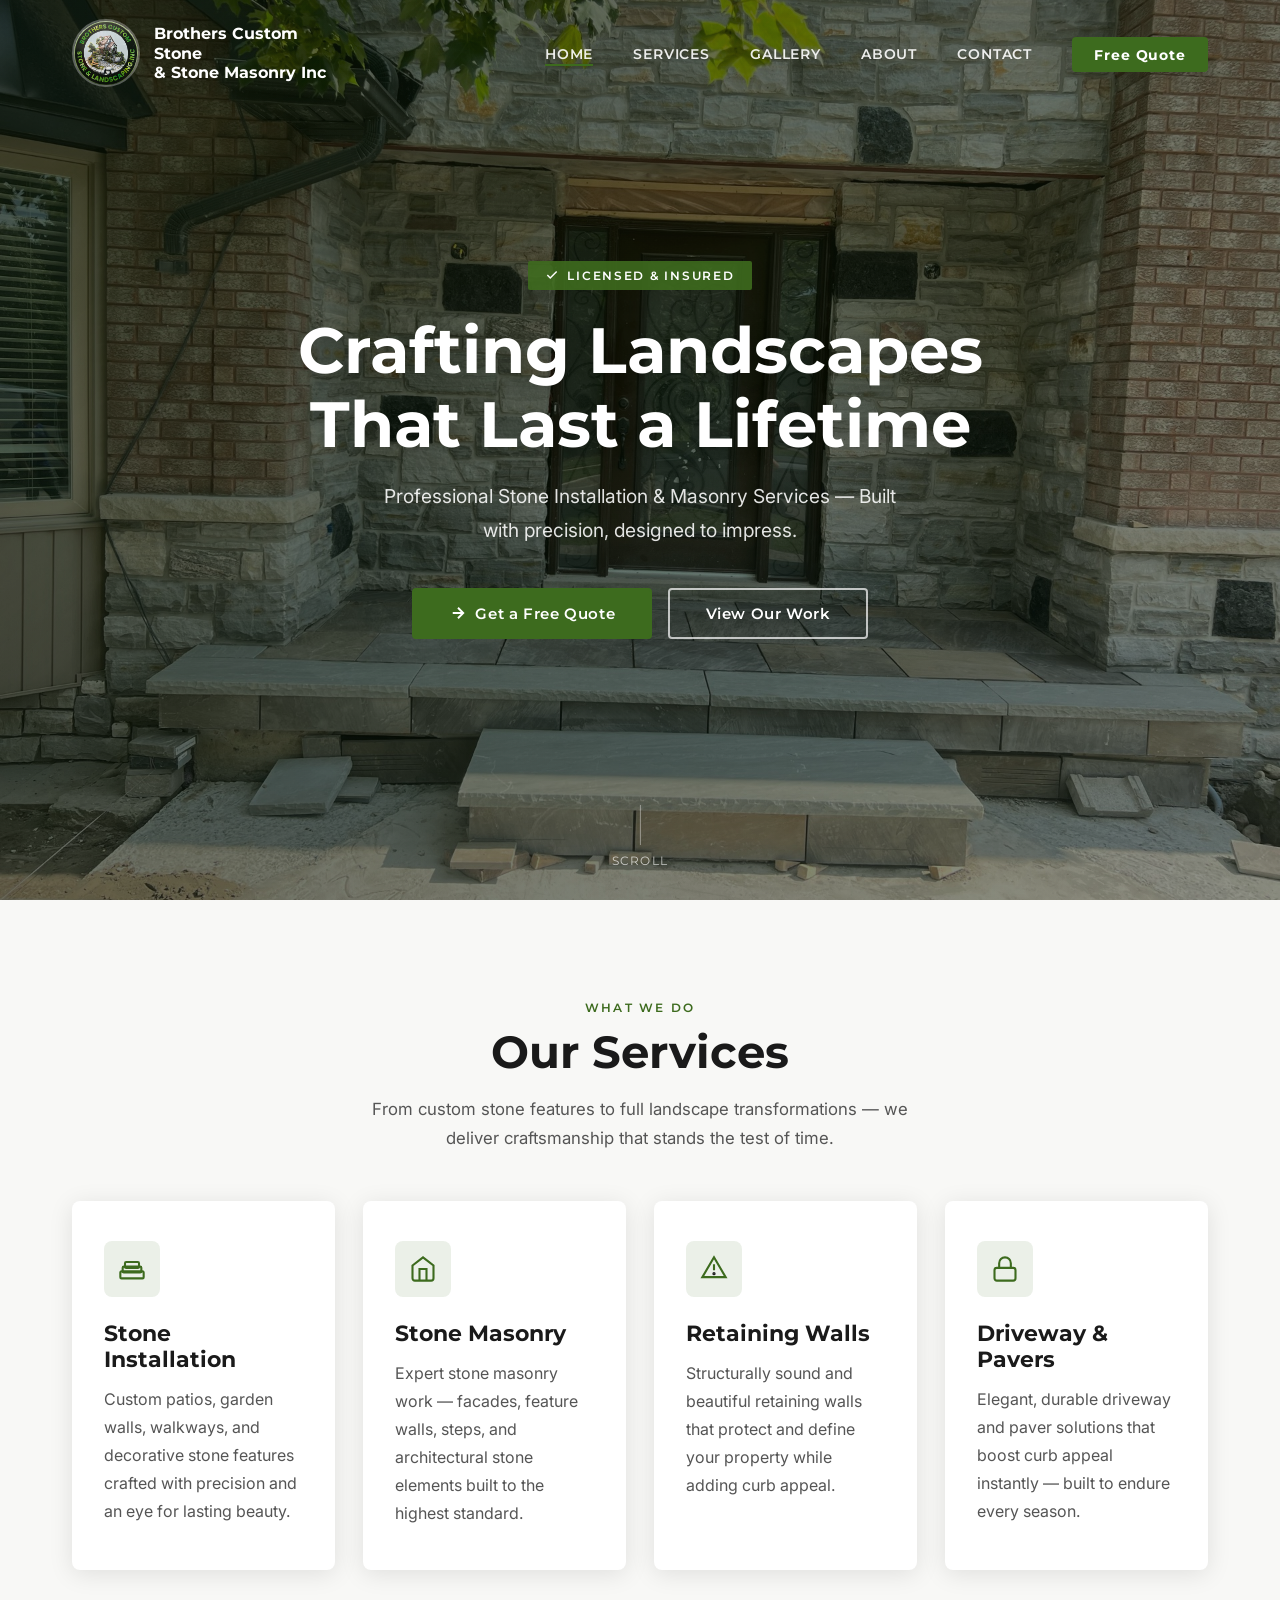
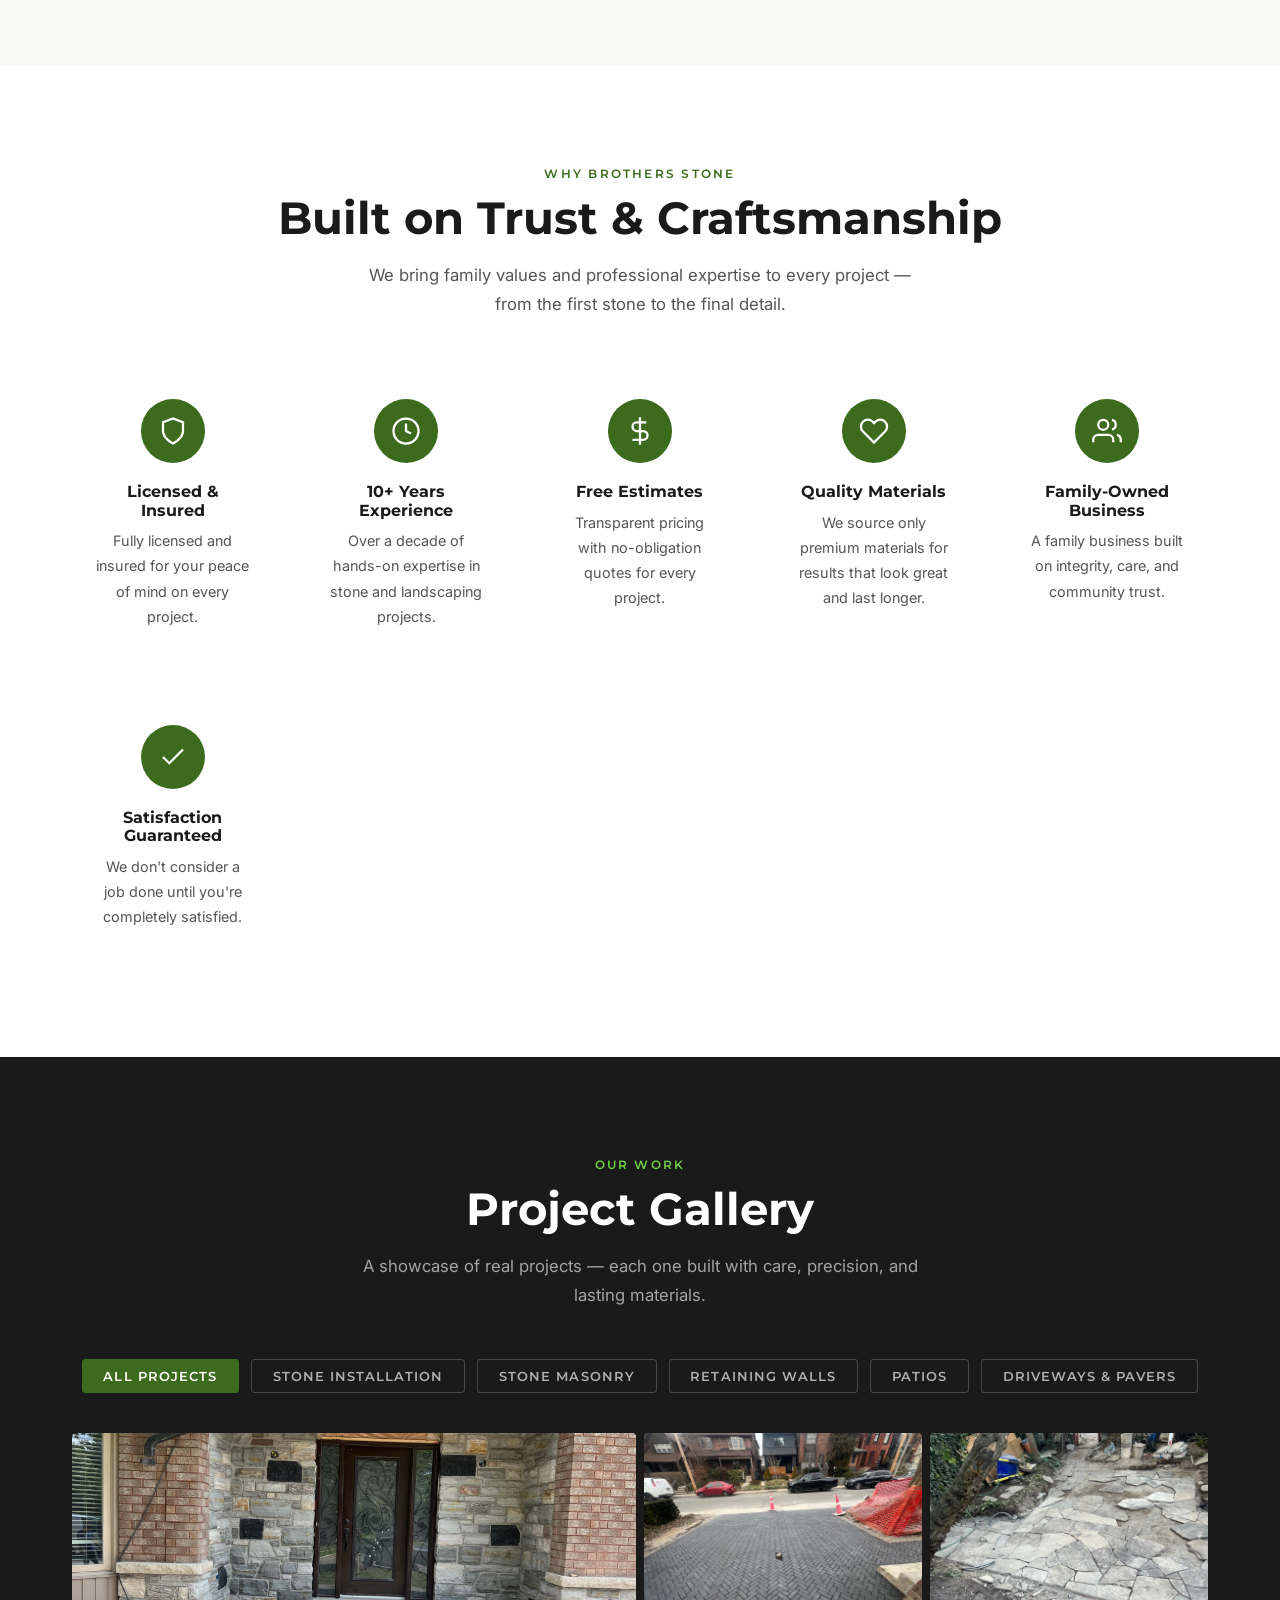
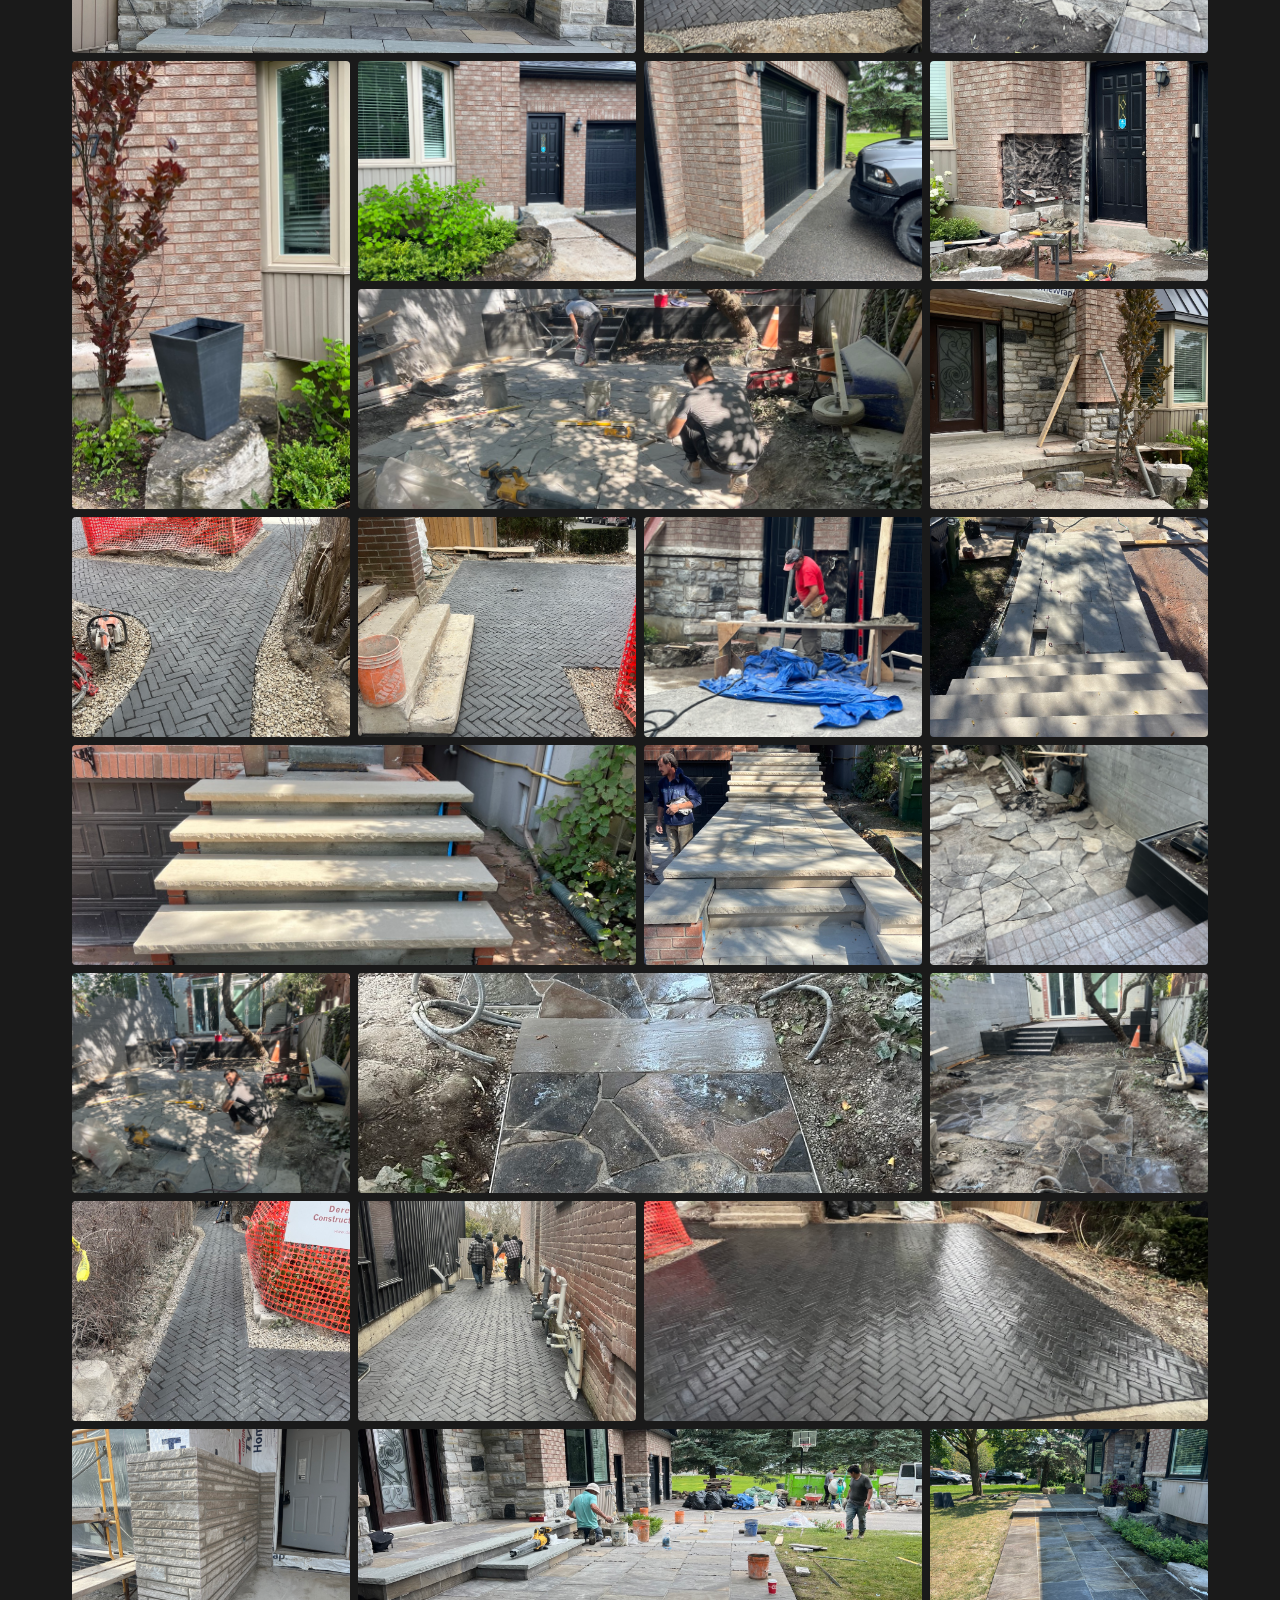
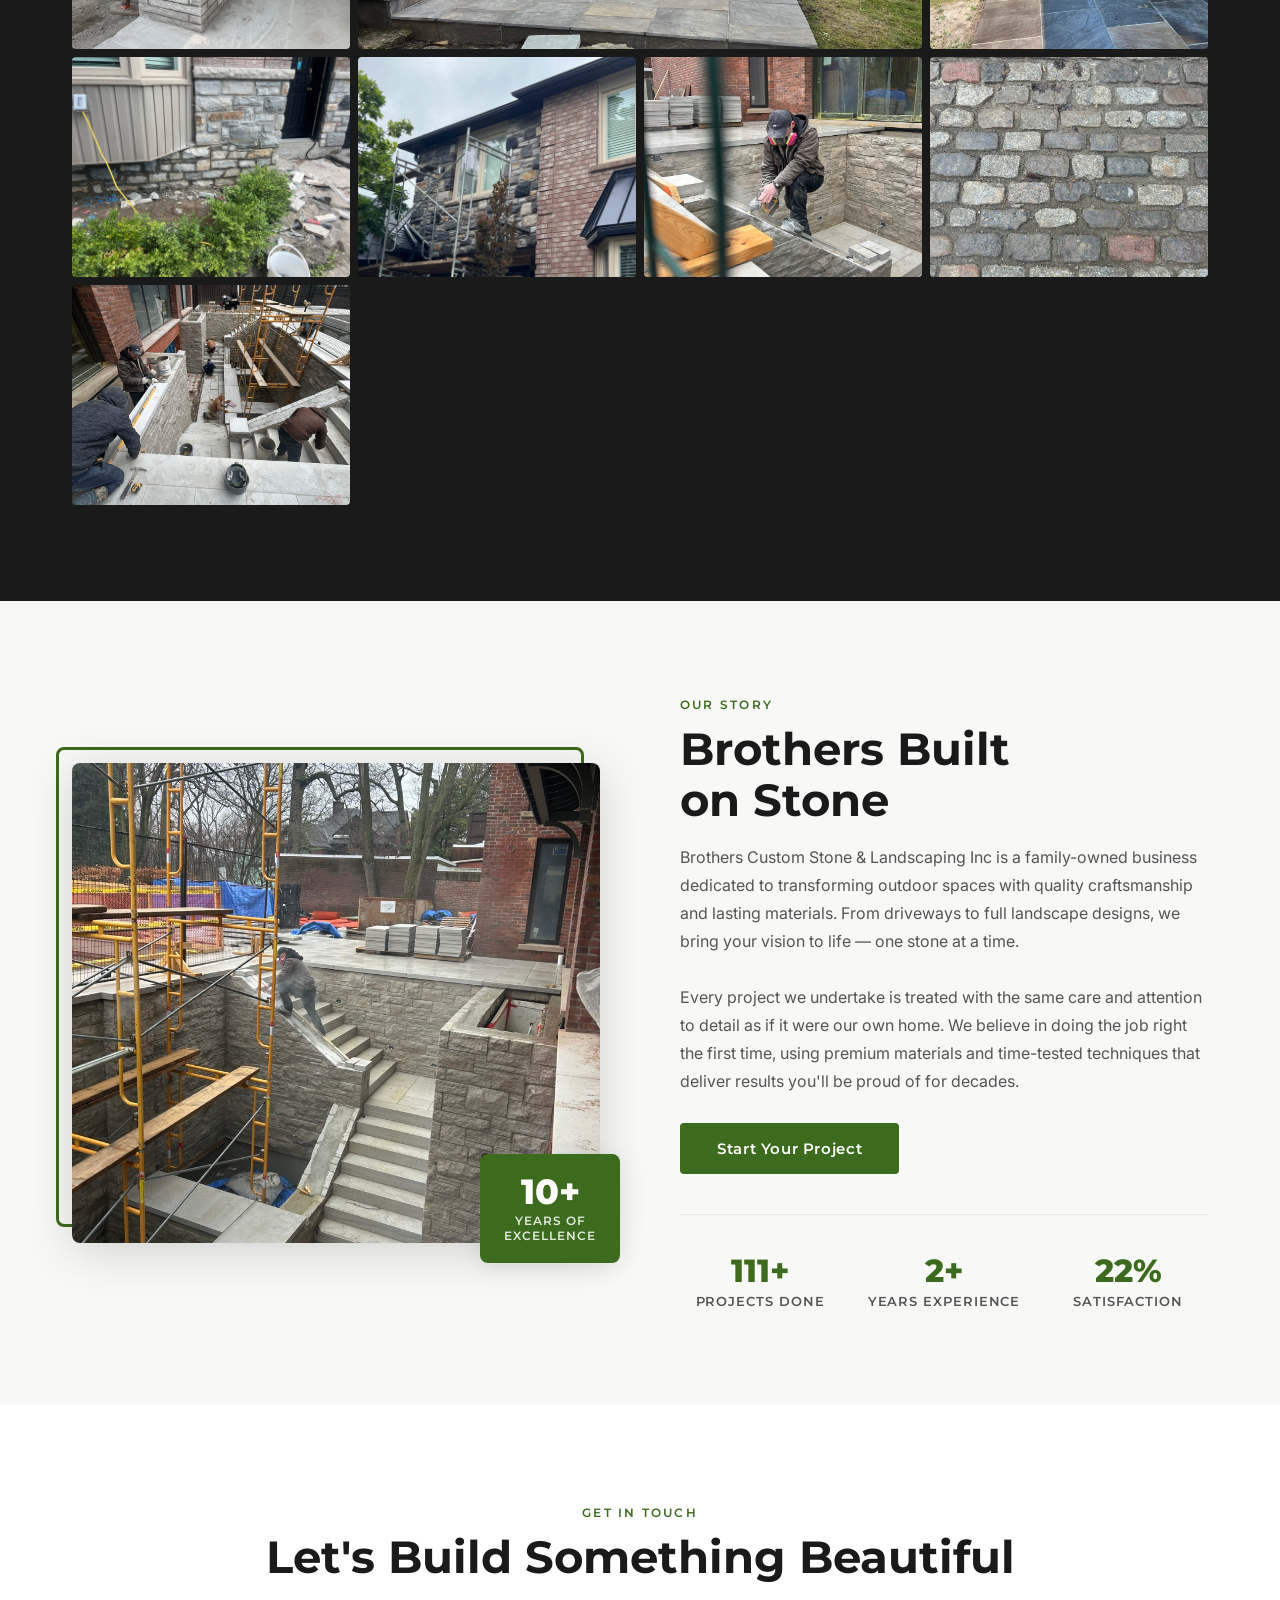
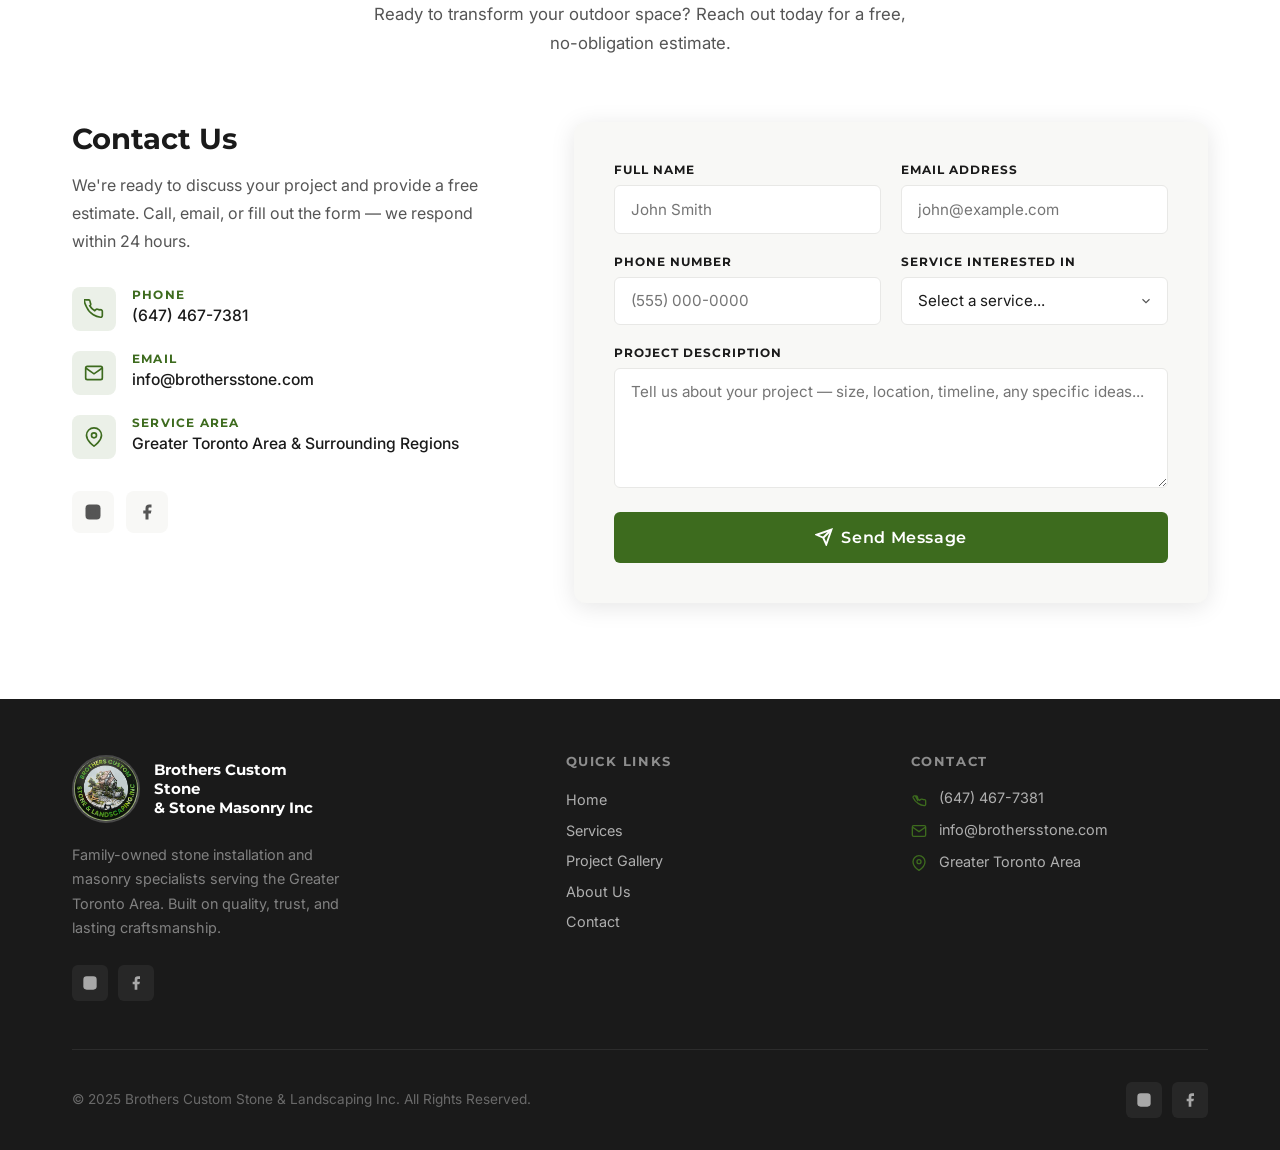
==== index.html @ 7e3fc7a3 "Initial website upload" ====
<!DOCTYPE html>
<html lang="en">
<head>
  <meta charset="UTF-8" />
  <meta name="viewport" content="width=device-width, initial-scale=1.0" />
  <title>Brothers Custom Stone &amp; Landscaping Inc — Professional Stone Installation</title>
  <meta name="description" content="Brothers Custom Stone &amp; Landscaping Inc. Professional stone installation, stone masonry, retaining walls, and driveway &amp; paver services." />
  <link rel="preconnect" href="https://fonts.googleapis.com" />
  <link rel="preconnect" href="https://fonts.gstatic.com" crossorigin />
  <link href="https://fonts.googleapis.com/css2?family=Montserrat:wght@400;600;700;800&family=Inter:wght@400;500;600&display=swap" rel="stylesheet" />
  <link rel="stylesheet" href="styles.css" />
</head>
<body>

<!-- Scroll Progress Bar -->
<div id="scroll-progress"></div>

<!-- Back to Top -->
<button id="back-to-top" aria-label="Back to top">
  <svg viewBox="0 0 24 24"><polyline points="18 15 12 9 6 15"/></svg>
</button>

<!-- ===== NAVBAR ===== -->
<nav id="navbar">
  <div class="nav-inner">
    <a href="#hero" class="nav-logo">
      <img src="images/logo/logo11.jpg" alt="Brothers Custom Stone &amp; Landscaping Inc Logo" />
      <span class="nav-brand">Brothers Custom Stone<br>&amp; Stone Masonry Inc</span>
    </a>
    <ul class="nav-menu">
      <li><a href="#hero" class="nav-link">Home</a></li>
      <li><a href="#services" class="nav-link">Services</a></li>
      <li><a href="#gallery" class="nav-link">Gallery</a></li>
      <li><a href="#about" class="nav-link">About</a></li>
      <li><a href="#contact" class="nav-link">Contact</a></li>
      <li><a href="#contact" class="nav-cta">Free Quote</a></li>
    </ul>
    <button class="hamburger" aria-label="Toggle menu">
      <span></span><span></span><span></span>
    </button>
  </div>
</nav>

<div class="nav-overlay"></div>

<!-- ===== HERO ===== -->
<section id="hero">
  <div class="hero-slider">
    <div class="hero-slide active"></div>
    <div class="hero-slide"></div>
    <div class="hero-slide"></div>
    <div class="hero-slide"></div>
  </div>
  <div class="hero-overlay"></div>
  <div class="hero-content">
    <div class="hero-badge">
      <svg width="14" height="14" viewBox="0 0 24 24" fill="none" stroke="currentColor" stroke-width="2.5"><polyline points="20 6 9 17 4 12"/></svg>
      Licensed &amp; Insured
    </div>
    <h1 class="hero-title">Crafting Landscapes<br>That Last a Lifetime</h1>
    <p class="hero-sub">Professional Stone Installation &amp; Masonry Services — Built with precision, designed to impress.</p>
    <div class="hero-actions">
      <a href="#contact" class="btn btn-primary">
        <svg width="18" height="18" viewBox="0 0 24 24" fill="none" stroke="currentColor" stroke-width="2.5"><path d="M5 12h14M12 5l7 7-7 7"/></svg>
        Get a Free Quote
      </a>
      <a href="#gallery" class="btn btn-outline">View Our Work</a>
    </div>
  </div>
  <div class="hero-scroll">
    <div class="hero-scroll-line"></div>
    <span>Scroll</span>
  </div>
</section>

<!-- ===== SERVICES ===== -->
<section id="services">
  <div class="container">
    <div class="text-center">
      <span class="section-tag">What We Do</span>
      <h2 class="section-title">Our Services</h2>
      <p class="section-sub">From custom stone features to full landscape transformations — we deliver craftsmanship that stands the test of time.</p>
    </div>
    <div class="services-grid">
      <div class="service-card fade-up">
        <div class="service-icon">
          <svg viewBox="0 0 24 24"><rect x="2" y="14" width="20" height="6" rx="1"/><rect x="4" y="10" width="16" height="5" rx="1"/><rect x="6" y="6" width="12" height="5" rx="1"/></svg>
        </div>
        <h3>Stone Installation</h3>
        <p>Custom patios, garden walls, walkways, and decorative stone features crafted with precision and an eye for lasting beauty.</p>
      </div>
      <div class="service-card fade-up fade-up-delay-1">
        <div class="service-icon">
          <svg viewBox="0 0 24 24"><path d="M3 9l9-7 9 7v11a2 2 0 01-2 2H5a2 2 0 01-2-2z"/><polyline points="9 22 9 12 15 12 15 22"/></svg>
        </div>
        <h3>Stone Masonry</h3>
        <p>Expert stone masonry work — facades, feature walls, steps, and architectural stone elements built to the highest standard.</p>
      </div>
      <div class="service-card fade-up fade-up-delay-2">
        <div class="service-icon">
          <svg viewBox="0 0 24 24"><polygon points="12 2 2 19 22 19"/><line x1="12" y1="8" x2="12" y2="13"/><circle cx="12" cy="16" r="0.5" fill="currentColor" stroke="currentColor"/></svg>
        </div>
        <h3>Retaining Walls</h3>
        <p>Structurally sound and beautiful retaining walls that protect and define your property while adding curb appeal.</p>
      </div>
      <div class="service-card fade-up fade-up-delay-3">
        <div class="service-icon">
          <svg viewBox="0 0 24 24"><rect x="3" y="11" width="18" height="11" rx="2"/><path d="M7 11V7a5 5 0 0110 0v4"/></svg>
        </div>
        <h3>Driveway &amp; Pavers</h3>
        <p>Elegant, durable driveway and paver solutions that boost curb appeal instantly — built to endure every season.</p>
      </div>
    </div>
  </div>
</section>

<!-- ===== WHY CHOOSE US ===== -->
<section id="why-us">
  <div class="container">
    <div class="text-center">
      <span class="section-tag">Why Brothers Stone</span>
      <h2 class="section-title">Built on Trust &amp; Craftsmanship</h2>
      <p class="section-sub">We bring family values and professional expertise to every project — from the first stone to the final detail.</p>
    </div>
    <div class="why-grid">
      <div class="why-item fade-up">
        <div class="why-icon"><svg viewBox="0 0 24 24"><path d="M12 22s8-4 8-10V5l-8-3-8 3v7c0 6 8 10 8 10z"/></svg></div>
        <h3>Licensed &amp; Insured</h3>
        <p>Fully licensed and insured for your peace of mind on every project.</p>
      </div>
      <div class="why-item fade-up fade-up-delay-1">
        <div class="why-icon"><svg viewBox="0 0 24 24"><circle cx="12" cy="12" r="10"/><polyline points="12 6 12 12 16 14"/></svg></div>
        <h3>10+ Years Experience</h3>
        <p>Over a decade of hands-on expertise in stone and landscaping projects.</p>
      </div>
      <div class="why-item fade-up fade-up-delay-2">
        <div class="why-icon"><svg viewBox="0 0 24 24"><line x1="12" y1="1" x2="12" y2="23"/><path d="M17 5H9.5a3.5 3.5 0 000 7h5a3.5 3.5 0 010 7H6"/></svg></div>
        <h3>Free Estimates</h3>
        <p>Transparent pricing with no-obligation quotes for every project.</p>
      </div>
      <div class="why-item fade-up fade-up-delay-3">
        <div class="why-icon"><svg viewBox="0 0 24 24"><path d="M20.84 4.61a5.5 5.5 0 00-7.78 0L12 5.67l-1.06-1.06a5.5 5.5 0 00-7.78 7.78l1.06 1.06L12 21.23l7.78-7.78 1.06-1.06a5.5 5.5 0 000-7.78z"/></svg></div>
        <h3>Quality Materials</h3>
        <p>We source only premium materials for results that look great and last longer.</p>
      </div>
      <div class="why-item fade-up fade-up-delay-4">
        <div class="why-icon"><svg viewBox="0 0 24 24"><path d="M17 21v-2a4 4 0 00-4-4H5a4 4 0 00-4 4v2"/><circle cx="9" cy="7" r="4"/><path d="M23 21v-2a4 4 0 00-3-3.87"/><path d="M16 3.13a4 4 0 010 7.75"/></svg></div>
        <h3>Family-Owned Business</h3>
        <p>A family business built on integrity, care, and community trust.</p>
      </div>
      <div class="why-item fade-up fade-up-delay-5">
        <div class="why-icon"><svg viewBox="0 0 24 24"><polyline points="20 6 9 17 4 12"/></svg></div>
        <h3>Satisfaction Guaranteed</h3>
        <p>We don't consider a job done until you're completely satisfied.</p>
      </div>
    </div>
  </div>
</section>

<!-- ===== GALLERY ===== -->
<section id="gallery">
  <div class="container">
    <div class="text-center">
      <span class="section-tag">Our Work</span>
      <h2 class="section-title">Project Gallery</h2>
      <p class="section-sub">A showcase of real projects — each one built with care, precision, and lasting materials.</p>
    </div>
    <div class="gallery-filter">
      <button class="filter-btn active" data-filter="all">All Projects</button>
      <button class="filter-btn" data-filter="stone">Stone Installation</button>
      <button class="filter-btn" data-filter="masonry">Stone Masonry</button>
      <button class="filter-btn" data-filter="retaining">Retaining Walls</button>
      <button class="filter-btn" data-filter="patio">Patios</button>
      <button class="filter-btn" data-filter="paver">Driveways &amp; Pavers</button>
    </div>
    <div class="gallery-grid">

      <!-- Hero / Featured -->
      <div class="gallery-item wide" data-category="stone">
        <img src="images/hero2.jpg" alt="Stone front entrance" loading="lazy" />
        <div class="gallery-overlay">
          <span class="gallery-label">Stone Installation</span>
          <span class="gallery-title">Front Entrance Stone Facade</span>
        </div>
        <div class="gallery-zoom"><svg viewBox="0 0 24 24"><path d="M15 3h6v6M9 21H3v-6M21 3l-7 7M3 21l7-7"/></svg></div>
      </div>

      <div class="gallery-item" data-category="paver">
        <img src="images/project4/p4_3.jpg" alt="Herringbone paver driveway aerial" loading="lazy" />
        <div class="gallery-overlay">
          <span class="gallery-label">Driveways &amp; Pavers</span>
          <span class="gallery-title">Herringbone Paver Driveway</span>
        </div>
        <div class="gallery-zoom"><svg viewBox="0 0 24 24"><path d="M15 3h6v6M9 21H3v-6M21 3l-7 7M3 21l7-7"/></svg></div>
      </div>

      <div class="gallery-item" data-category="patio">
        <img src="images/project3/p3_1.jpg" alt="Flagstone patio" loading="lazy" />
        <div class="gallery-overlay">
          <span class="gallery-label">Patio</span>
          <span class="gallery-title">Natural Flagstone Patio</span>
        </div>
        <div class="gallery-zoom"><svg viewBox="0 0 24 24"><path d="M15 3h6v6M9 21H3v-6M21 3l-7 7M3 21l7-7"/></svg></div>
      </div>

      <!-- Project 1 - Stone Installation -->
      <div class="gallery-item tall" data-category="stone">
        <img src="images/project1/p1_1.jpg" alt="Stone landscaping around home" loading="lazy" />
        <div class="gallery-overlay">
          <span class="gallery-label">Stone Installation</span>
          <span class="gallery-title">Garden Stone Feature</span>
        </div>
        <div class="gallery-zoom"><svg viewBox="0 0 24 24"><path d="M15 3h6v6M9 21H3v-6M21 3l-7 7M3 21l7-7"/></svg></div>
      </div>

      <div class="gallery-item" data-category="stone">
        <img src="images/project1/p1_2.jpg" alt="Stone around home entrance" loading="lazy" />
        <div class="gallery-overlay">
          <span class="gallery-label">Stone Installation</span>
          <span class="gallery-title">Home Entrance Stonework</span>
        </div>
        <div class="gallery-zoom"><svg viewBox="0 0 24 24"><path d="M15 3h6v6M9 21H3v-6M21 3l-7 7M3 21l7-7"/></svg></div>
      </div>

      <div class="gallery-item" data-category="stone">
        <img src="images/project1/p1_3.jpg" alt="Stone feature detail" loading="lazy" />
        <div class="gallery-overlay">
          <span class="gallery-label">Stone Installation</span>
          <span class="gallery-title">Stone Feature Detail</span>
        </div>
        <div class="gallery-zoom"><svg viewBox="0 0 24 24"><path d="M15 3h6v6M9 21H3v-6M21 3l-7 7M3 21l7-7"/></svg></div>
      </div>

      <div class="gallery-item wide" data-category="patio">
        <img src="images/project3/p3_3.jpg" alt="Large flagstone patio" loading="lazy" />
        <div class="gallery-overlay">
          <span class="gallery-label">Patio</span>
          <span class="gallery-title">Flagstone Backyard Patio</span>
        </div>
        <div class="gallery-zoom"><svg viewBox="0 0 24 24"><path d="M15 3h6v6M9 21H3v-6M21 3l-7 7M3 21l7-7"/></svg></div>
      </div>

      <div class="gallery-item" data-category="stone">
        <img src="images/project1/p1_4.jpg" alt="Stone retaining feature" loading="lazy" />
        <div class="gallery-overlay">
          <span class="gallery-label">Stone Installation</span>
          <span class="gallery-title">Stone Retaining Feature</span>
        </div>
        <div class="gallery-zoom"><svg viewBox="0 0 24 24"><path d="M15 3h6v6M9 21H3v-6M21 3l-7 7M3 21l7-7"/></svg></div>
      </div>

      <div class="gallery-item" data-category="stone">
        <img src="images/project1/p1_5.jpg" alt="Stone installation detail" loading="lazy" />
        <div class="gallery-overlay">
          <span class="gallery-label">Stone Installation</span>
          <span class="gallery-title">Custom Stone Detail</span>
        </div>
        <div class="gallery-zoom"><svg viewBox="0 0 24 24"><path d="M15 3h6v6M9 21H3v-6M21 3l-7 7M3 21l7-7"/></svg></div>
      </div>

      <!-- Project 4 - Pavers -->
      <div class="gallery-item" data-category="paver">
        <img src="images/project4/p4_1.jpg" alt="Paver driveway" loading="lazy" />
        <div class="gallery-overlay">
          <span class="gallery-label">Driveways &amp; Pavers</span>
          <span class="gallery-title">Paver Driveway Installation</span>
        </div>
        <div class="gallery-zoom"><svg viewBox="0 0 24 24"><path d="M15 3h6v6M9 21H3v-6M21 3l-7 7M3 21l7-7"/></svg></div>
      </div>

      <div class="gallery-item" data-category="paver">
        <img src="images/project4/p4_2.jpg" alt="Paver installation in progress" loading="lazy" />
        <div class="gallery-overlay">
          <span class="gallery-label">Driveways &amp; Pavers</span>
          <span class="gallery-title">Driveway in Progress</span>
        </div>
        <div class="gallery-zoom"><svg viewBox="0 0 24 24"><path d="M15 3h6v6M9 21H3v-6M21 3l-7 7M3 21l7-7"/></svg></div>
      </div>

      <div class="gallery-item" data-category="stone">
        <img src="images/project1/p1_6.jpg" alt="Stone walkway" loading="lazy" />
        <div class="gallery-overlay">
          <span class="gallery-label">Stone Installation</span>
          <span class="gallery-title">Stone Walkway</span>
        </div>
        <div class="gallery-zoom"><svg viewBox="0 0 24 24"><path d="M15 3h6v6M9 21H3v-6M21 3l-7 7M3 21l7-7"/></svg></div>
      </div>

      <!-- Project 2 - Retaining Walls -->
      <div class="gallery-item wide" data-category="retaining">
        <img src="images/project2/p2_1.jpg" alt="Retaining wall construction" loading="lazy" />
        <div class="gallery-overlay">
          <span class="gallery-label">Retaining Walls</span>
          <span class="gallery-title">Retaining Wall Build</span>
        </div>
        <div class="gallery-zoom"><svg viewBox="0 0 24 24"><path d="M15 3h6v6M9 21H3v-6M21 3l-7 7M3 21l7-7"/></svg></div>
      </div>

      <div class="gallery-item" data-category="retaining">
        <img src="images/project2/p2_2.jpg" alt="Retaining wall work" loading="lazy" />
        <div class="gallery-overlay">
          <span class="gallery-label">Retaining Walls</span>
          <span class="gallery-title">Concrete Retaining Wall</span>
        </div>
        <div class="gallery-zoom"><svg viewBox="0 0 24 24"><path d="M15 3h6v6M9 21H3v-6M21 3l-7 7M3 21l7-7"/></svg></div>
      </div>

      <div class="gallery-item" data-category="retaining">
        <img src="images/project2/p2_3.jpg" alt="Retaining wall completed" loading="lazy" />
        <div class="gallery-overlay">
          <span class="gallery-label">Retaining Walls</span>
          <span class="gallery-title">Completed Retaining Wall</span>
        </div>
        <div class="gallery-zoom"><svg viewBox="0 0 24 24"><path d="M15 3h6v6M9 21H3v-6M21 3l-7 7M3 21l7-7"/></svg></div>
      </div>

      <!-- Project 3 - Patios -->
      <div class="gallery-item" data-category="patio">
        <img src="images/project3/p3_2.jpg" alt="Patio stone laying" loading="lazy" />
        <div class="gallery-overlay">
          <span class="gallery-label">Patio</span>
          <span class="gallery-title">Patio Stone Laying</span>
        </div>
        <div class="gallery-zoom"><svg viewBox="0 0 24 24"><path d="M15 3h6v6M9 21H3v-6M21 3l-7 7M3 21l7-7"/></svg></div>
      </div>

      <div class="gallery-item" data-category="patio">
        <img src="images/project3/p3_4.jpg" alt="Flagstone detail" loading="lazy" />
        <div class="gallery-overlay">
          <span class="gallery-label">Patio</span>
          <span class="gallery-title">Flagstone Patio Detail</span>
        </div>
        <div class="gallery-zoom"><svg viewBox="0 0 24 24"><path d="M15 3h6v6M9 21H3v-6M21 3l-7 7M3 21l7-7"/></svg></div>
      </div>

      <div class="gallery-item wide" data-category="patio">
        <img src="images/project3/p3_5.jpg" alt="Stone patio wide" loading="lazy" />
        <div class="gallery-overlay">
          <span class="gallery-label">Patio</span>
          <span class="gallery-title">Stone Patio Panoramic</span>
        </div>
        <div class="gallery-zoom"><svg viewBox="0 0 24 24"><path d="M15 3h6v6M9 21H3v-6M21 3l-7 7M3 21l7-7"/></svg></div>
      </div>

      <div class="gallery-item" data-category="patio">
        <img src="images/project3/p3_6.jpg" alt="Completed flagstone patio" loading="lazy" />
        <div class="gallery-overlay">
          <span class="gallery-label">Patio</span>
          <span class="gallery-title">Completed Flagstone Patio</span>
        </div>
        <div class="gallery-zoom"><svg viewBox="0 0 24 24"><path d="M15 3h6v6M9 21H3v-6M21 3l-7 7M3 21l7-7"/></svg></div>
      </div>

      <!-- More Pavers -->
      <div class="gallery-item" data-category="paver">
        <img src="images/project4/p4_4.jpg" alt="Paver walkway" loading="lazy" />
        <div class="gallery-overlay">
          <span class="gallery-label">Driveways &amp; Pavers</span>
          <span class="gallery-title">Paver Walkway</span>
        </div>
        <div class="gallery-zoom"><svg viewBox="0 0 24 24"><path d="M15 3h6v6M9 21H3v-6M21 3l-7 7M3 21l7-7"/></svg></div>
      </div>

      <div class="gallery-item" data-category="paver">
        <img src="images/project4/p4_5.jpg" alt="Paver driveway detail" loading="lazy" />
        <div class="gallery-overlay">
          <span class="gallery-label">Driveways &amp; Pavers</span>
          <span class="gallery-title">Paver Driveway Detail</span>
        </div>
        <div class="gallery-zoom"><svg viewBox="0 0 24 24"><path d="M15 3h6v6M9 21H3v-6M21 3l-7 7M3 21l7-7"/></svg></div>
      </div>

      <div class="gallery-item wide" data-category="paver">
        <img src="images/project4/p4_6.jpg" alt="Completed paver driveway" loading="lazy" />
        <div class="gallery-overlay">
          <span class="gallery-label">Driveways &amp; Pavers</span>
          <span class="gallery-title">Completed Paver Driveway</span>
        </div>
        <div class="gallery-zoom"><svg viewBox="0 0 24 24"><path d="M15 3h6v6M9 21H3v-6M21 3l-7 7M3 21l7-7"/></svg></div>
      </div>

      <!-- Stone Masonry -->
      <div class="gallery-item" data-category="masonry">
        <img src="images/hero1.jpg" alt="Custom stone wall" loading="lazy" />
        <div class="gallery-overlay">
          <span class="gallery-label">Stone Masonry</span>
          <span class="gallery-title">Custom Stone Wall</span>
        </div>
        <div class="gallery-zoom"><svg viewBox="0 0 24 24"><path d="M15 3h6v6M9 21H3v-6M21 3l-7 7M3 21l7-7"/></svg></div>
      </div>

      <div class="gallery-item wide" data-category="masonry">
        <img src="images/hero3.jpg" alt="Stone masonry project" loading="lazy" />
        <div class="gallery-overlay">
          <span class="gallery-label">Stone Masonry</span>
          <span class="gallery-title">Stone Masonry Project</span>
        </div>
        <div class="gallery-zoom"><svg viewBox="0 0 24 24"><path d="M15 3h6v6M9 21H3v-6M21 3l-7 7M3 21l7-7"/></svg></div>
      </div>

      <div class="gallery-item" data-category="masonry">
        <img src="images/hero4.jpg" alt="Masonry detail" loading="lazy" />
        <div class="gallery-overlay">
          <span class="gallery-label">Stone Masonry</span>
          <span class="gallery-title">Masonry Work Detail</span>
        </div>
        <div class="gallery-zoom"><svg viewBox="0 0 24 24"><path d="M15 3h6v6M9 21H3v-6M21 3l-7 7M3 21l7-7"/></svg></div>
      </div>

      <div class="gallery-item" data-category="stone">
        <img src="images/project1/p1_7.jpg" alt="Stone masonry beside entrance" loading="lazy" />
        <div class="gallery-overlay">
          <span class="gallery-label">Stone Installation</span>
          <span class="gallery-title">Stone Beside Entrance</span>
        </div>
        <div class="gallery-zoom"><svg viewBox="0 0 24 24"><path d="M15 3h6v6M9 21H3v-6M21 3l-7 7M3 21l7-7"/></svg></div>
      </div>

      <div class="gallery-item" data-category="stone">
        <img src="images/project1/p1_8.jpg" alt="Stone work detail" loading="lazy" />
        <div class="gallery-overlay">
          <span class="gallery-label">Stone Installation</span>
          <span class="gallery-title">Stone Work Detail</span>
        </div>
        <div class="gallery-zoom"><svg viewBox="0 0 24 24"><path d="M15 3h6v6M9 21H3v-6M21 3l-7 7M3 21l7-7"/></svg></div>
      </div>

      <div class="gallery-item" data-category="masonry">
        <img src="images/img1.jpg" alt="Stone masonry craftsmanship" loading="lazy" />
        <div class="gallery-overlay">
          <span class="gallery-label">Stone Masonry</span>
          <span class="gallery-title">Masonry Craftsmanship</span>
        </div>
        <div class="gallery-zoom"><svg viewBox="0 0 24 24"><path d="M15 3h6v6M9 21H3v-6M21 3l-7 7M3 21l7-7"/></svg></div>
      </div>

      <div class="gallery-item" data-category="masonry">
        <img src="images/img2.jpg" alt="Stone masonry project" loading="lazy" />
        <div class="gallery-overlay">
          <span class="gallery-label">Stone Masonry</span>
          <span class="gallery-title">Masonry Project</span>
        </div>
        <div class="gallery-zoom"><svg viewBox="0 0 24 24"><path d="M15 3h6v6M9 21H3v-6M21 3l-7 7M3 21l7-7"/></svg></div>
      </div>

      <div class="gallery-item" data-category="masonry">
        <img src="images/img3.jpg" alt="Stone masonry work" loading="lazy" />
        <div class="gallery-overlay">
          <span class="gallery-label">Stone Masonry</span>
          <span class="gallery-title">Masonry Work</span>
        </div>
        <div class="gallery-zoom"><svg viewBox="0 0 24 24"><path d="M15 3h6v6M9 21H3v-6M21 3l-7 7M3 21l7-7"/></svg></div>
      </div>

    </div>
  </div>
</section>

<!-- ===== ABOUT ===== -->
<section id="about">
  <div class="container">
    <div class="about-grid">
      <div class="about-image-wrap fade-left">
        <img src="images/about.jpg" alt="Brothers Custom Stone team at work" />
        <div class="about-badge">
          <div class="about-badge-num">10+</div>
          <div class="about-badge-text">Years of<br>Excellence</div>
        </div>
      </div>
      <div class="about-text fade-right">
        <span class="section-tag">Our Story</span>
        <h2 class="section-title">Brothers Built<br>on Stone</h2>
        <p>Brothers Custom Stone &amp; Landscaping Inc is a family-owned business dedicated to transforming outdoor spaces with quality craftsmanship and lasting materials. From driveways to full landscape designs, we bring your vision to life — one stone at a time.</p>
        <p>Every project we undertake is treated with the same care and attention to detail as if it were our own home. We believe in doing the job right the first time, using premium materials and time-tested techniques that deliver results you'll be proud of for decades.</p>
        <a href="#contact" class="btn btn-primary">Start Your Project</a>
        <div class="about-stats">
          <div class="stat-item">
            <div class="stat-num" data-target="500" data-suffix="+">0+</div>
            <div class="stat-label">Projects Done</div>
          </div>
          <div class="stat-item">
            <div class="stat-num" data-target="10" data-suffix="+">0+</div>
            <div class="stat-label">Years Experience</div>
          </div>
          <div class="stat-item">
            <div class="stat-num" data-target="100" data-suffix="%">0%</div>
            <div class="stat-label">Satisfaction</div>
          </div>
        </div>
      </div>
    </div>
  </div>
</section>

<!-- ===== CONTACT ===== -->
<section id="contact">
  <div class="container">
    <div class="text-center" style="margin-bottom: 4rem;">
      <span class="section-tag">Get In Touch</span>
      <h2 class="section-title">Let's Build Something Beautiful</h2>
      <p class="section-sub">Ready to transform your outdoor space? Reach out today for a free, no-obligation estimate.</p>
    </div>
    <div class="contact-grid">
      <div class="contact-info fade-left">
        <h2 class="section-title text-left" style="font-size: 1.8rem; margin-bottom: 1rem;">Contact Us</h2>
        <p>We're ready to discuss your project and provide a free estimate. Call, email, or fill out the form — we respond within 24 hours.</p>
        <div class="contact-details">
          <div class="contact-item">
            <div class="contact-item-icon">
              <svg viewBox="0 0 24 24"><path d="M22 16.92v3a2 2 0 01-2.18 2 19.79 19.79 0 01-8.63-3.07A19.5 19.5 0 013.07 9.6 19.79 19.79 0 01.22 1 2 2 0 012.22.98h3a2 2 0 012 1.72 12.84 12.84 0 00.7 2.81 2 2 0 01-.45 2.11L6.91 8.09a16 16 0 006 6l1.27-1.27a2 2 0 012.11-.45 12.84 12.84 0 002.81.7A2 2 0 0122 14.96v1.96z"/></svg>
            </div>
            <div>
              <div class="contact-item-label">Phone</div>
              <div class="contact-item-value"><a href="tel:6474677381">(647) 467-7381</a></div>
            </div>
          </div>
          <div class="contact-item">
            <div class="contact-item-icon">
              <svg viewBox="0 0 24 24"><path d="M4 4h16c1.1 0 2 .9 2 2v12c0 1.1-.9 2-2 2H4c-1.1 0-2-.9-2-2V6c0-1.1.9-2 2-2z"/><polyline points="22,6 12,13 2,6"/></svg>
            </div>
            <div>
              <div class="contact-item-label">Email</div>
              <div class="contact-item-value"><a href="mailto:info@brothersstone.com">info@brothersstone.com</a></div>
            </div>
          </div>
          <div class="contact-item">
            <div class="contact-item-icon">
              <svg viewBox="0 0 24 24"><path d="M21 10c0 7-9 13-9 13s-9-6-9-13a9 9 0 0118 0z"/><circle cx="12" cy="10" r="3"/></svg>
            </div>
            <div>
              <div class="contact-item-label">Service Area</div>
              <div class="contact-item-value">Greater Toronto Area &amp; Surrounding Regions</div>
            </div>
          </div>
        </div>
        <div class="contact-social">
          <a href="#" class="social-link" aria-label="Instagram">
            <svg viewBox="0 0 24 24"><rect x="2" y="2" width="20" height="20" rx="5" ry="5"/><path d="M16 11.37A4 4 0 1112.63 8 4 4 0 0116 11.37z"/><line x1="17.5" y1="6.5" x2="17.51" y2="6.5" stroke-width="3" stroke-linecap="round"/></svg>
          </a>
          <a href="#" class="social-link" aria-label="Facebook">
            <svg viewBox="0 0 24 24"><path d="M18 2h-3a5 5 0 00-5 5v3H7v4h3v8h4v-8h3l1-4h-4V7a1 1 0 011-1h3z"/></svg>
          </a>
        </div>
      </div>
      <div class="contact-form fade-right">
        <form id="contact-form">
          <div class="form-row">
            <div class="form-group">
              <label for="name">Full Name</label>
              <input type="text" id="name" name="name" placeholder="John Smith" required />
            </div>
            <div class="form-group">
              <label for="email">Email Address</label>
              <input type="email" id="email" name="email" placeholder="john@example.com" required />
            </div>
          </div>
          <div class="form-row">
            <div class="form-group">
              <label for="phone">Phone Number</label>
              <input type="tel" id="phone" name="phone" placeholder="(555) 000-0000" />
            </div>
            <div class="form-group">
              <label for="service">Service Interested In</label>
              <select id="service" name="service" required>
                <option value="" disabled selected>Select a service...</option>
                <option value="stone">Stone Installation</option>
                <option value="masonry">Stone Masonry</option>
                <option value="retaining">Retaining Walls</option>
                <option value="driveway">Driveway &amp; Pavers</option>
              </select>
            </div>
          </div>
          <div class="form-group">
            <label for="message">Project Description</label>
            <textarea id="message" name="message" placeholder="Tell us about your project — size, location, timeline, any specific ideas..."></textarea>
          </div>
          <button type="submit" class="btn btn-primary btn-submit">
            <svg width="18" height="18" viewBox="0 0 24 24" fill="none" stroke="currentColor" stroke-width="2.5"><line x1="22" y1="2" x2="11" y2="13"/><polygon points="22 2 15 22 11 13 2 9 22 2"/></svg>
            Send Message
          </button>
        </form>
      </div>
    </div>
  </div>
</section>

<!-- ===== FOOTER ===== -->
<footer id="footer">
  <div class="container">
    <div class="footer-top">
      <div>
        <div class="footer-brand">
          <img src="images/logo/logo11.jpg" alt="Brothers Custom Stone Logo" />
          <span class="footer-brand-name">Brothers Custom Stone<br>&amp; Stone Masonry Inc</span>
        </div>
        <p class="footer-desc">Family-owned stone installation and masonry specialists serving the Greater Toronto Area. Built on quality, trust, and lasting craftsmanship.</p>
        <div class="footer-social">
          <a href="#" aria-label="Instagram">
            <svg viewBox="0 0 24 24" fill="currentColor"><rect x="2" y="2" width="20" height="20" rx="5" ry="5"/></svg>
          </a>
          <a href="#" aria-label="Facebook">
            <svg viewBox="0 0 24 24" fill="currentColor"><path d="M18 2h-3a5 5 0 00-5 5v3H7v4h3v8h4v-8h3l1-4h-4V7a1 1 0 011-1h3z"/></svg>
          </a>
        </div>
      </div>
      <div class="footer-col">
        <h4>Quick Links</h4>
        <ul class="footer-links">
          <li><a href="#hero">Home</a></li>
          <li><a href="#services">Services</a></li>
          <li><a href="#gallery">Project Gallery</a></li>
          <li><a href="#about">About Us</a></li>
          <li><a href="#contact">Contact</a></li>
        </ul>
      </div>
      <div class="footer-col">
        <h4>Contact</h4>
        <div class="footer-contact-list">
          <div class="footer-contact-item">
            <svg viewBox="0 0 24 24" stroke-width="2"><path d="M22 16.92v3a2 2 0 01-2.18 2 19.79 19.79 0 01-8.63-3.07A19.5 19.5 0 013.07 9.6a2 2 0 011.72-2.18h3a2 2 0 012 1.72 12.84 12.84 0 00.7 2.81 2 2 0 01-.45 2.11L6.91 8.09a16 16 0 006 6l1.27-1.27a2 2 0 012.11-.45 12.84 12.84 0 002.81.7A2 2 0 0122 14.96v1.96z"/></svg>
            (647) 467-7381
          </div>
          <div class="footer-contact-item">
            <svg viewBox="0 0 24 24" stroke-width="2"><path d="M4 4h16c1.1 0 2 .9 2 2v12c0 1.1-.9 2-2 2H4c-1.1 0-2-.9-2-2V6c0-1.1.9-2 2-2z"/><polyline points="22,6 12,13 2,6"/></svg>
            info@brothersstone.com
          </div>
          <div class="footer-contact-item">
            <svg viewBox="0 0 24 24" stroke-width="2"><path d="M21 10c0 7-9 13-9 13s-9-6-9-13a9 9 0 0118 0z"/><circle cx="12" cy="10" r="3"/></svg>
            Greater Toronto Area
          </div>
        </div>
      </div>
    </div>
    <div class="footer-bottom">
      <p class="footer-copy">&copy; 2025 Brothers Custom Stone &amp; Landscaping Inc. All Rights Reserved.</p>
      <div class="footer-social">
        <a href="#" aria-label="Instagram">
          <svg viewBox="0 0 24 24" fill="currentColor"><rect x="2" y="2" width="20" height="20" rx="5" ry="5"/></svg>
        </a>
        <a href="#" aria-label="Facebook">
          <svg viewBox="0 0 24 24" fill="currentColor"><path d="M18 2h-3a5 5 0 00-5 5v3H7v4h3v8h4v-8h3l1-4h-4V7a1 1 0 011-1h3z"/></svg>
        </a>
      </div>
    </div>
  </div>
</footer>

<!-- ===== LIGHTBOX ===== -->
<div class="lightbox" id="lightbox">
  <div class="lightbox-inner">
    <button class="lightbox-close" id="lightbox-close" aria-label="Close">&times;</button>
    <img id="lightbox-img" src="" alt="Gallery image" />
    <div class="lightbox-caption" id="lightbox-caption"></div>
  </div>
  <button class="lightbox-prev" id="lightbox-prev" aria-label="Previous">
    <svg viewBox="0 0 24 24"><polyline points="15 18 9 12 15 6"/></svg>
  </button>
  <button class="lightbox-next" id="lightbox-next" aria-label="Next">
    <svg viewBox="0 0 24 24"><polyline points="9 18 15 12 9 6"/></svg>
  </button>
</div>

<script src="script.js"></script>
</body>
</html>
---- styles.css ----
/* ===== RESET & BASE ===== */
*, *::before, *::after { box-sizing: border-box; margin: 0; padding: 0; }

:root {
  --green: #3d6b1e;
  --green-light: #4d8526;
  --green-dark: #2c4e15;
  --white: #ffffff;
  --off-white: #f8f8f6;
  --charcoal: #1a1a1a;
  --mid-gray: #555;
  --light-gray: #e8e8e6;
  --font-heading: 'Montserrat', sans-serif;
  --font-body: 'Inter', sans-serif;
  --transition: 0.3s ease;
  --shadow: 0 4px 24px rgba(0,0,0,0.10);
  --shadow-lg: 0 8px 48px rgba(0,0,0,0.16);
}

html { scroll-behavior: smooth; font-size: 16px; }

body {
  font-family: var(--font-body);
  color: var(--charcoal);
  background: var(--white);
  overflow-x: hidden;
}

img { display: block; max-width: 100%; }
a { text-decoration: none; color: inherit; }
ul { list-style: none; }

/* ===== TYPOGRAPHY ===== */
h1, h2, h3, h4 { font-family: var(--font-heading); font-weight: 700; line-height: 1.15; }
h1 { font-size: clamp(2.2rem, 5vw, 4rem); }
h2 { font-size: clamp(1.8rem, 3.5vw, 2.8rem); }
h3 { font-size: clamp(1.1rem, 2vw, 1.4rem); }
p { line-height: 1.75; color: var(--mid-gray); }

.section-tag {
  display: inline-block;
  font-family: var(--font-heading);
  font-size: 0.78rem;
  font-weight: 600;
  letter-spacing: 0.18em;
  text-transform: uppercase;
  color: var(--green);
  margin-bottom: 0.75rem;
}

.section-title {
  color: var(--charcoal);
  margin-bottom: 1rem;
}

.section-sub {
  max-width: 560px;
  margin: 0 auto 3rem;
  font-size: 1.05rem;
  text-align: center;
}

.text-center { text-align: center; }
.text-left { text-align: left; }

/* ===== BUTTONS ===== */
.btn {
  display: inline-flex;
  align-items: center;
  gap: 0.5rem;
  padding: 0.9rem 2.2rem;
  border-radius: 4px;
  font-family: var(--font-heading);
  font-weight: 600;
  font-size: 0.95rem;
  letter-spacing: 0.04em;
  cursor: pointer;
  border: 2px solid transparent;
  transition: var(--transition);
}

.btn-primary {
  background: var(--green);
  color: var(--white);
  border-color: var(--green);
}
.btn-primary:hover {
  background: var(--green-dark);
  border-color: var(--green-dark);
  transform: translateY(-2px);
  box-shadow: 0 6px 20px rgba(61,107,30,0.35);
}

.btn-outline {
  background: transparent;
  color: var(--white);
  border-color: rgba(255,255,255,0.7);
}
.btn-outline:hover {
  background: rgba(255,255,255,0.12);
  border-color: var(--white);
}

/* ===== NAVBAR ===== */
#navbar {
  position: fixed;
  top: 0; left: 0; right: 0;
  z-index: 1000;
  padding: 1.2rem 0;
  transition: background 0.4s ease, box-shadow 0.4s ease, padding 0.4s ease;
}

#navbar.scrolled {
  background: var(--white);
  box-shadow: 0 2px 20px rgba(0,0,0,0.08);
  padding: 0.75rem 0;
}

.nav-inner {
  max-width: 1200px;
  margin: 0 auto;
  padding: 0 2rem;
  display: flex;
  align-items: center;
  justify-content: space-between;
}

.nav-logo {
  display: flex;
  align-items: center;
  gap: 0.85rem;
}

.nav-logo img {
  height: 68px;
  width: 68px;
  border-radius: 50%;
  object-fit: cover;
  object-position: center center;
  border: 2px solid rgba(255,255,255,0.3);
  transition: border-color var(--transition);
}
#navbar.scrolled .nav-logo img { border-color: var(--light-gray); }

.nav-brand {
  font-family: var(--font-heading);
  font-weight: 700;
  font-size: 1rem;
  line-height: 1.2;
  color: var(--white);
  transition: color var(--transition);
  max-width: 180px;
}
#navbar.scrolled .nav-brand { color: var(--charcoal); }

.nav-menu {
  display: flex;
  align-items: center;
  gap: 2.5rem;
}

.nav-link {
  font-family: var(--font-heading);
  font-weight: 600;
  font-size: 0.88rem;
  letter-spacing: 0.06em;
  text-transform: uppercase;
  color: rgba(255,255,255,0.9);
  position: relative;
  transition: color var(--transition);
}

.nav-link::after {
  content: '';
  position: absolute;
  bottom: -3px; left: 0;
  width: 0; height: 2px;
  background: var(--green);
  transition: width var(--transition);
}
.nav-link:hover::after, .nav-link.active::after { width: 100%; }
.nav-link:hover { color: var(--white); }

#navbar.scrolled .nav-link { color: var(--charcoal); }
#navbar.scrolled .nav-link:hover { color: var(--green); }

.nav-cta {
  font-family: var(--font-heading);
  font-weight: 700;
  font-size: 0.85rem;
  letter-spacing: 0.06em;
  padding: 0.6rem 1.4rem;
  background: var(--green);
  color: var(--white);
  border-radius: 4px;
  transition: var(--transition);
}
.nav-cta:hover {
  background: var(--green-dark);
  transform: translateY(-1px);
  box-shadow: 0 4px 14px rgba(61,107,30,0.35);
}

.hamburger {
  display: none;
  flex-direction: column;
  gap: 5px;
  cursor: pointer;
  padding: 4px;
}
.hamburger span {
  display: block;
  width: 26px; height: 2px;
  background: var(--white);
  border-radius: 2px;
  transition: var(--transition);
}
#navbar.scrolled .hamburger span { background: var(--charcoal); }
.hamburger.active span:nth-child(1) { transform: translateY(7px) rotate(45deg); }
.hamburger.active span:nth-child(2) { opacity: 0; }
.hamburger.active span:nth-child(3) { transform: translateY(-7px) rotate(-45deg); }

/* ===== HERO ===== */
#hero {
  position: relative;
  height: 100vh;
  min-height: 600px;
  display: flex;
  align-items: center;
  justify-content: center;
  overflow: hidden;
}

.hero-slider {
  position: absolute;
  inset: 0;
}

.hero-slide {
  position: absolute;
  inset: 0;
  background-size: cover;
  background-position: center;
  opacity: 0;
  transition: opacity 1.2s ease;
}
.hero-slide.active { opacity: 1; }

.hero-slide:nth-child(1) { background-image: url('images/hero2.jpg'); }
.hero-slide:nth-child(2) { background-image: url('images/project4/p4_2.jpg'); }
.hero-slide:nth-child(3) { background-image: url('images/project3/p3_3.jpg'); }
.hero-slide:nth-child(4) { background-image: url('images/hero3.jpg'); }

.hero-overlay {
  position: absolute;
  inset: 0;
  background: linear-gradient(135deg, rgba(10,20,5,0.72) 0%, rgba(10,20,5,0.45) 100%);
}

.hero-content {
  position: relative;
  z-index: 2;
  text-align: center;
  padding: 0 1.5rem;
  max-width: 820px;
}

.hero-badge {
  display: inline-flex;
  align-items: center;
  gap: 0.5rem;
  background: rgba(61,107,30,0.9);
  color: var(--white);
  font-family: var(--font-heading);
  font-size: 0.78rem;
  font-weight: 600;
  letter-spacing: 0.14em;
  text-transform: uppercase;
  padding: 0.45rem 1.1rem;
  border-radius: 2px;
  margin-bottom: 1.5rem;
}

.hero-title {
  color: var(--white);
  margin-bottom: 1.2rem;
  text-shadow: 0 2px 20px rgba(0,0,0,0.3);
}

.hero-sub {
  color: rgba(255,255,255,0.88);
  font-size: clamp(1rem, 2vw, 1.2rem);
  margin-bottom: 2.5rem;
  max-width: 540px;
  margin-left: auto;
  margin-right: auto;
}

.hero-actions {
  display: flex;
  gap: 1rem;
  justify-content: center;
  flex-wrap: wrap;
}

.hero-scroll {
  position: absolute;
  bottom: 2rem;
  left: 50%;
  transform: translateX(-50%);
  z-index: 2;
  display: flex;
  flex-direction: column;
  align-items: center;
  gap: 0.5rem;
  color: rgba(255,255,255,0.7);
  font-size: 0.75rem;
  letter-spacing: 0.1em;
  font-family: var(--font-heading);
  text-transform: uppercase;
}
.hero-scroll-line {
  width: 1px; height: 40px;
  background: rgba(255,255,255,0.4);
  animation: scrollLine 1.8s ease-in-out infinite;
}
@keyframes scrollLine {
  0%, 100% { opacity: 0.4; transform: scaleY(1); }
  50% { opacity: 1; transform: scaleY(0.5); }
}

/* ===== SECTIONS ===== */
section { padding: 6rem 0; }

.container {
  max-width: 1200px;
  margin: 0 auto;
  padding: 0 2rem;
}

/* ===== SERVICES ===== */
#services { background: var(--off-white); }

.services-grid {
  display: grid;
  grid-template-columns: repeat(auto-fit, minmax(260px, 1fr));
  gap: 1.75rem;
}

.service-card {
  background: var(--white);
  border-radius: 8px;
  padding: 2.5rem 2rem;
  box-shadow: var(--shadow);
  border-bottom: 3px solid transparent;
  transition: var(--transition);
  position: relative;
  overflow: hidden;
}
.service-card::before {
  content: '';
  position: absolute;
  top: 0; left: 0; right: 0;
  height: 3px;
  background: var(--green);
  transform: scaleX(0);
  transition: transform var(--transition);
}
.service-card:hover::before { transform: scaleX(1); }
.service-card:hover {
  transform: translateY(-6px);
  box-shadow: var(--shadow-lg);
}

.service-icon {
  width: 56px; height: 56px;
  background: rgba(61,107,30,0.1);
  border-radius: 8px;
  display: flex;
  align-items: center;
  justify-content: center;
  margin-bottom: 1.5rem;
}
.service-icon svg { width: 28px; height: 28px; stroke: var(--green); fill: none; stroke-width: 1.8; }

.service-card h3 {
  color: var(--charcoal);
  margin-bottom: 0.75rem;
}

/* ===== WHY US ===== */
#why-us { background: var(--white); }

.why-grid {
  display: grid;
  grid-template-columns: repeat(auto-fit, minmax(200px, 1fr));
  gap: 2rem;
}

.why-item {
  text-align: center;
  padding: 2rem 1.5rem;
  border-radius: 8px;
  transition: var(--transition);
}
.why-item:hover {
  background: var(--off-white);
  transform: translateY(-4px);
}

.why-icon {
  width: 64px; height: 64px;
  background: var(--green);
  border-radius: 50%;
  display: flex;
  align-items: center;
  justify-content: center;
  margin: 0 auto 1.25rem;
}
.why-icon svg { width: 30px; height: 30px; stroke: var(--white); fill: none; stroke-width: 1.8; }

.why-item h3 {
  margin-bottom: 0.5rem;
  font-size: 1rem;
}
.why-item p { font-size: 0.9rem; }

/* ===== GALLERY ===== */
#gallery { background: var(--charcoal); }
#gallery .section-title { color: var(--white); }
#gallery .section-tag { color: #6fcf42; }
#gallery .section-sub { color: rgba(255,255,255,0.6); }

.gallery-filter {
  display: flex;
  gap: 0.75rem;
  justify-content: center;
  flex-wrap: wrap;
  margin-bottom: 2.5rem;
}

.filter-btn {
  font-family: var(--font-heading);
  font-weight: 600;
  font-size: 0.82rem;
  letter-spacing: 0.08em;
  text-transform: uppercase;
  padding: 0.5rem 1.3rem;
  border-radius: 3px;
  border: 1.5px solid rgba(255,255,255,0.2);
  color: rgba(255,255,255,0.65);
  background: transparent;
  cursor: pointer;
  transition: var(--transition);
}
.filter-btn.active, .filter-btn:hover {
  background: var(--green);
  border-color: var(--green);
  color: var(--white);
}

.gallery-grid {
  display: grid;
  grid-template-columns: repeat(4, 1fr);
  grid-auto-rows: 220px;
  grid-auto-flow: dense;
  gap: 8px;
}

.gallery-item {
  position: relative;
  overflow: hidden;
  border-radius: 4px;
  cursor: pointer;
}
.gallery-item.wide { grid-column: span 2; }
.gallery-item.tall { grid-row: span 2; }

.gallery-item img {
  width: 100%; height: 100%;
  object-fit: cover;
  transition: transform 0.6s ease;
}
.gallery-item:hover img { transform: scale(1.07); }

.gallery-overlay {
  position: absolute;
  inset: 0;
  background: linear-gradient(to top, rgba(10,20,5,0.8) 0%, transparent 60%);
  opacity: 0;
  transition: opacity var(--transition);
  display: flex;
  flex-direction: column;
  justify-content: flex-end;
  padding: 1.25rem;
}
.gallery-item:hover .gallery-overlay { opacity: 1; }

.gallery-label {
  font-family: var(--font-heading);
  font-size: 0.8rem;
  font-weight: 700;
  letter-spacing: 0.1em;
  text-transform: uppercase;
  color: rgba(255,255,255,0.75);
  margin-bottom: 0.25rem;
}
.gallery-title {
  color: var(--white);
  font-family: var(--font-heading);
  font-weight: 700;
  font-size: 0.95rem;
}

.gallery-zoom {
  position: absolute;
  top: 1rem; right: 1rem;
  width: 36px; height: 36px;
  background: rgba(255,255,255,0.15);
  backdrop-filter: blur(4px);
  border-radius: 50%;
  display: flex;
  align-items: center;
  justify-content: center;
  opacity: 0;
  transform: scale(0.8);
  transition: var(--transition);
}
.gallery-item:hover .gallery-zoom {
  opacity: 1;
  transform: scale(1);
}
.gallery-zoom svg { width: 16px; height: 16px; stroke: white; fill: none; }

/* ===== ABOUT ===== */
#about { background: var(--off-white); }

.about-grid {
  display: grid;
  grid-template-columns: 1fr 1fr;
  gap: 5rem;
  align-items: center;
}

.about-image-wrap {
  position: relative;
}
.about-image-wrap::before {
  content: '';
  position: absolute;
  top: -16px; left: -16px;
  right: 16px; bottom: 16px;
  border: 3px solid var(--green);
  border-radius: 8px;
  z-index: 0;
}
.about-image-wrap img {
  position: relative;
  z-index: 1;
  border-radius: 8px;
  width: 100%;
  height: 480px;
  object-fit: cover;
  box-shadow: var(--shadow-lg);
}

.about-badge {
  position: absolute;
  bottom: -20px; right: -20px;
  z-index: 2;
  background: var(--green);
  color: var(--white);
  padding: 1.25rem 1.5rem;
  border-radius: 8px;
  text-align: center;
  box-shadow: var(--shadow);
}
.about-badge-num {
  font-family: var(--font-heading);
  font-size: 2.2rem;
  font-weight: 800;
  line-height: 1;
}
.about-badge-text {
  font-family: var(--font-heading);
  font-size: 0.75rem;
  font-weight: 600;
  text-transform: uppercase;
  letter-spacing: 0.08em;
  opacity: 0.85;
  margin-top: 0.25rem;
}

.about-text .section-tag { display: block; }
.about-text .section-title { text-align: left; }
.about-text > p { margin-bottom: 1.75rem; }

.about-stats {
  display: grid;
  grid-template-columns: repeat(3, 1fr);
  gap: 1.5rem;
  margin-top: 2.5rem;
  padding-top: 2.5rem;
  border-top: 1px solid var(--light-gray);
}
.stat-item { text-align: center; }
.stat-num {
  font-family: var(--font-heading);
  font-size: 2rem;
  font-weight: 800;
  color: var(--green);
  line-height: 1;
}
.stat-label {
  font-size: 0.82rem;
  color: var(--mid-gray);
  margin-top: 0.35rem;
  font-family: var(--font-heading);
  font-weight: 600;
  text-transform: uppercase;
  letter-spacing: 0.07em;
}

/* ===== CONTACT ===== */
#contact { background: var(--white); }

.contact-grid {
  display: grid;
  grid-template-columns: 1fr 1.5fr;
  gap: 5rem;
  align-items: start;
}

.contact-info h2 { text-align: left; margin-bottom: 1rem; }
.contact-info > p { margin-bottom: 2rem; }

.contact-details {
  display: flex;
  flex-direction: column;
  gap: 1.25rem;
}

.contact-item {
  display: flex;
  align-items: flex-start;
  gap: 1rem;
}
.contact-item-icon {
  width: 44px; height: 44px;
  background: rgba(61,107,30,0.1);
  border-radius: 8px;
  display: flex;
  align-items: center;
  justify-content: center;
  flex-shrink: 0;
}
.contact-item-icon svg { width: 20px; height: 20px; stroke: var(--green); fill: none; stroke-width: 2; }
.contact-item-label {
  font-family: var(--font-heading);
  font-size: 0.75rem;
  font-weight: 700;
  text-transform: uppercase;
  letter-spacing: 0.1em;
  color: var(--green);
  margin-bottom: 0.2rem;
}
.contact-item-value {
  font-size: 0.98rem;
  color: var(--charcoal);
  font-weight: 500;
}

.contact-social {
  display: flex;
  gap: 0.75rem;
  margin-top: 2rem;
}
.social-link {
  width: 42px; height: 42px;
  background: var(--off-white);
  border-radius: 8px;
  display: flex;
  align-items: center;
  justify-content: center;
  transition: var(--transition);
}
.social-link:hover { background: var(--green); }
.social-link svg { width: 18px; height: 18px; fill: var(--mid-gray); transition: fill var(--transition); }
.social-link:hover svg { fill: var(--white); }

.contact-form {
  background: var(--off-white);
  border-radius: 12px;
  padding: 2.5rem;
  box-shadow: var(--shadow);
}

.form-row {
  display: grid;
  grid-template-columns: 1fr 1fr;
  gap: 1.25rem;
}

.form-group {
  margin-bottom: 1.25rem;
}
.form-group label {
  display: block;
  font-family: var(--font-heading);
  font-weight: 700;
  font-size: 0.78rem;
  letter-spacing: 0.08em;
  text-transform: uppercase;
  color: var(--charcoal);
  margin-bottom: 0.5rem;
}
.form-group input,
.form-group select,
.form-group textarea {
  width: 100%;
  padding: 0.85rem 1rem;
  border: 1.5px solid var(--light-gray);
  border-radius: 6px;
  font-family: var(--font-body);
  font-size: 0.95rem;
  color: var(--charcoal);
  background: var(--white);
  transition: border-color var(--transition), box-shadow var(--transition);
  outline: none;
  -webkit-appearance: none;
  appearance: none;
}
.form-group select {
  background-image: url("data:image/svg+xml,%3Csvg xmlns='http://www.w3.org/2000/svg' width='14' height='14' viewBox='0 0 24 24' fill='none' stroke='%23555' stroke-width='2'%3E%3Cpolyline points='6 9 12 15 18 9'/%3E%3C/svg%3E");
  background-repeat: no-repeat;
  background-position: right 0.85rem center;
  padding-right: 2.5rem;
}
.form-group input:focus,
.form-group select:focus,
.form-group textarea:focus {
  border-color: var(--green);
  box-shadow: 0 0 0 3px rgba(61,107,30,0.12);
}
.form-group textarea { resize: vertical; min-height: 120px; }

.btn-submit {
  width: 100%;
  justify-content: center;
  padding: 1rem 2rem;
  font-size: 1rem;
  border-radius: 6px;
  border: none;
}

/* ===== FOOTER ===== */
#footer {
  background: var(--charcoal);
  padding: 3.5rem 0 2rem;
}

.footer-top {
  display: grid;
  grid-template-columns: 1.5fr 1fr 1fr;
  gap: 3rem;
  padding-bottom: 3rem;
  border-bottom: 1px solid rgba(255,255,255,0.08);
  margin-bottom: 2rem;
}

.footer-brand {
  display: flex;
  align-items: center;
  gap: 0.85rem;
  margin-bottom: 1.25rem;
}
.footer-brand img {
  height: 68px; width: 68px;
  border-radius: 50%;
  object-fit: cover;
  object-position: center center;
  border: 2px solid rgba(255,255,255,0.2);
}
.footer-brand-name {
  font-family: var(--font-heading);
  font-weight: 700;
  font-size: 0.95rem;
  color: var(--white);
  line-height: 1.25;
  max-width: 160px;
}

.footer-desc {
  color: rgba(255,255,255,0.45);
  font-size: 0.9rem;
  line-height: 1.7;
  margin-bottom: 1.5rem;
  max-width: 280px;
}

.footer-col h4 {
  font-family: var(--font-heading);
  font-size: 0.8rem;
  font-weight: 700;
  letter-spacing: 0.12em;
  text-transform: uppercase;
  color: rgba(255,255,255,0.5);
  margin-bottom: 1.25rem;
}

.footer-links {
  display: flex;
  flex-direction: column;
  gap: 0.65rem;
}
.footer-links a {
  color: rgba(255,255,255,0.65);
  font-size: 0.9rem;
  transition: color var(--transition);
}
.footer-links a:hover { color: var(--white); }

.footer-contact-list {
  display: flex;
  flex-direction: column;
  gap: 0.85rem;
}
.footer-contact-item {
  display: flex;
  align-items: flex-start;
  gap: 0.75rem;
  color: rgba(255,255,255,0.65);
  font-size: 0.9rem;
}
.footer-contact-item svg {
  width: 16px; height: 16px;
  stroke: var(--green);
  fill: none;
  flex-shrink: 0;
  margin-top: 2px;
}

.footer-bottom {
  display: flex;
  align-items: center;
  justify-content: space-between;
  flex-wrap: wrap;
  gap: 1rem;
}
.footer-copy {
  color: rgba(255,255,255,0.35);
  font-size: 0.85rem;
}
.footer-social {
  display: flex;
  gap: 0.6rem;
}
.footer-social a {
  width: 36px; height: 36px;
  border-radius: 6px;
  background: rgba(255,255,255,0.06);
  display: flex; align-items: center; justify-content: center;
  transition: background var(--transition);
}
.footer-social a:hover { background: var(--green); }
.footer-social svg { width: 16px; height: 16px; fill: rgba(255,255,255,0.6); transition: fill var(--transition); }
.footer-social a:hover svg { fill: var(--white); }

/* ===== LIGHTBOX ===== */
.lightbox {
  position: fixed;
  inset: 0;
  z-index: 9999;
  background: rgba(0,0,0,0.95);
  display: flex;
  align-items: center;
  justify-content: center;
  opacity: 0;
  pointer-events: none;
  transition: opacity 0.3s ease;
}
.lightbox.active { opacity: 1; pointer-events: all; }

.lightbox-inner {
  position: relative;
  max-width: 90vw;
  max-height: 90vh;
}
.lightbox-inner img {
  max-width: 90vw;
  max-height: 88vh;
  object-fit: contain;
  border-radius: 4px;
}
.lightbox-close {
  position: absolute;
  top: -44px; right: 0;
  background: none;
  border: none;
  cursor: pointer;
  color: rgba(255,255,255,0.75);
  font-size: 2rem;
  line-height: 1;
  transition: color var(--transition);
}
.lightbox-close:hover { color: var(--white); }

.lightbox-prev, .lightbox-next {
  position: fixed;
  top: 50%; transform: translateY(-50%);
  background: rgba(255,255,255,0.1);
  backdrop-filter: blur(4px);
  border: none;
  color: white;
  cursor: pointer;
  padding: 1rem 0.8rem;
  transition: background var(--transition);
  border-radius: 4px;
}
.lightbox-prev:hover, .lightbox-next:hover { background: var(--green); }
.lightbox-prev { left: 1.5rem; }
.lightbox-next { right: 1.5rem; }
.lightbox-prev svg, .lightbox-next svg { width: 22px; height: 22px; stroke: white; fill: none; stroke-width: 2.5; }

.lightbox-caption {
  position: absolute;
  bottom: -40px; left: 0; right: 0;
  text-align: center;
  color: rgba(255,255,255,0.6);
  font-size: 0.85rem;
  font-family: var(--font-heading);
  letter-spacing: 0.06em;
}

/* ===== SCROLL PROGRESS BAR ===== */
#scroll-progress {
  position: fixed;
  top: 0; left: 0;
  width: 0%;
  height: 3px;
  background: linear-gradient(90deg, var(--green), var(--green-light));
  z-index: 10000;
  transition: width 0.08s linear;
  box-shadow: 0 0 8px rgba(61,107,30,0.6);
}

/* ===== BACK TO TOP ===== */
#back-to-top {
  position: fixed;
  bottom: 2rem; right: 2rem;
  z-index: 999;
  width: 46px; height: 46px;
  background: var(--green);
  color: var(--white);
  border-radius: 8px;
  border: none;
  cursor: pointer;
  display: flex;
  align-items: center;
  justify-content: center;
  box-shadow: 0 4px 20px rgba(0,0,0,0.2);
  opacity: 0;
  transform: translateY(16px);
  transition: opacity 0.35s ease, transform 0.35s ease, background var(--transition);
  pointer-events: none;
}
#back-to-top.visible { opacity: 1; transform: translateY(0); pointer-events: all; }
#back-to-top:hover { background: var(--green-dark); }
#back-to-top svg { width: 20px; height: 20px; stroke: white; fill: none; stroke-width: 2.5; }

/* ===== SCROLL ANIMATIONS ===== */
.fade-up {
  opacity: 0;
  transform: translateY(36px);
  transition: opacity 0.75s ease, transform 0.75s ease;
}
.fade-up.visible {
  opacity: 1;
  transform: translateY(0);
}

.fade-left {
  opacity: 0;
  transform: translateX(-48px);
  transition: opacity 0.75s ease, transform 0.75s ease;
}
.fade-left.visible { opacity: 1; transform: translateX(0); }

.fade-right {
  opacity: 0;
  transform: translateX(48px);
  transition: opacity 0.75s ease, transform 0.75s ease;
}
.fade-right.visible { opacity: 1; transform: translateX(0); }

.fade-up-delay-1 { transition-delay: 0.08s; }
.fade-up-delay-2 { transition-delay: 0.16s; }
.fade-up-delay-3 { transition-delay: 0.24s; }
.fade-up-delay-4 { transition-delay: 0.32s; }
.fade-up-delay-5 { transition-delay: 0.40s; }

/* Parallax hero */
.hero-slider { will-change: transform; }

/* ===== MOBILE NAV OVERLAY ===== */
.nav-overlay {
  display: none;
  position: fixed;
  inset: 0;
  background: rgba(0,0,0,0.5);
  z-index: 998;
}
.nav-overlay.show { display: block; }

/* ===== RESPONSIVE ===== */
@media (max-width: 1024px) {
  .about-grid { grid-template-columns: 1fr; gap: 3rem; }
  .about-image-wrap::before { display: none; }
  .about-image-wrap img { height: 380px; }
  .about-badge { right: 1rem; bottom: 1rem; }
  .contact-grid { grid-template-columns: 1fr; gap: 3rem; }
  .contact-info h2 { text-align: center; }
  .contact-info { text-align: center; }
  .contact-details { align-items: center; }
  .contact-item { flex-direction: column; align-items: center; text-align: center; }
  .contact-social { justify-content: center; }
  .footer-top { grid-template-columns: 1fr 1fr; }
}

@media (max-width: 768px) {
  section { padding: 4rem 0; }
  .hamburger { display: flex; }

  .nav-menu {
    position: fixed;
    top: 0; right: -100%;
    width: min(320px, 80vw);
    height: 100vh;
    background: var(--white);
    flex-direction: column;
    align-items: flex-start;
    padding: 6rem 2.5rem 2rem;
    gap: 0;
    z-index: 999;
    transition: right 0.4s cubic-bezier(0.4, 0, 0.2, 1);
    box-shadow: -8px 0 40px rgba(0,0,0,0.15);
  }
  .nav-menu.open { right: 0; }

  .nav-link {
    color: var(--charcoal);
    font-size: 1rem;
    padding: 1rem 0;
    border-bottom: 1px solid var(--light-gray);
    width: 100%;
  }
  .nav-cta {
    margin-top: 1.5rem;
    width: 100%;
    text-align: center;
    display: block;
    padding: 0.85rem 1.4rem;
  }

  .gallery-grid {
    grid-template-columns: repeat(2, 1fr);
    grid-auto-rows: 180px;
  }
  .gallery-item.wide, .gallery-item.tall { grid-column: span 1; grid-row: span 1; }

  .form-row { grid-template-columns: 1fr; }
  .footer-top { grid-template-columns: 1fr; gap: 2rem; }
  .footer-bottom { flex-direction: column; text-align: center; }

  .hero-actions { flex-direction: column; align-items: center; }
  .about-stats { grid-template-columns: repeat(3, 1fr); }
}

@media (max-width: 480px) {
  .container { padding: 0 1.25rem; }
  .gallery-grid { grid-template-columns: 1fr; grid-auto-rows: 240px; }
  .why-grid { grid-template-columns: repeat(2, 1fr); }
  .about-stats { grid-template-columns: 1fr 1fr; }
  .stat-item:last-child { grid-column: span 2; }
}
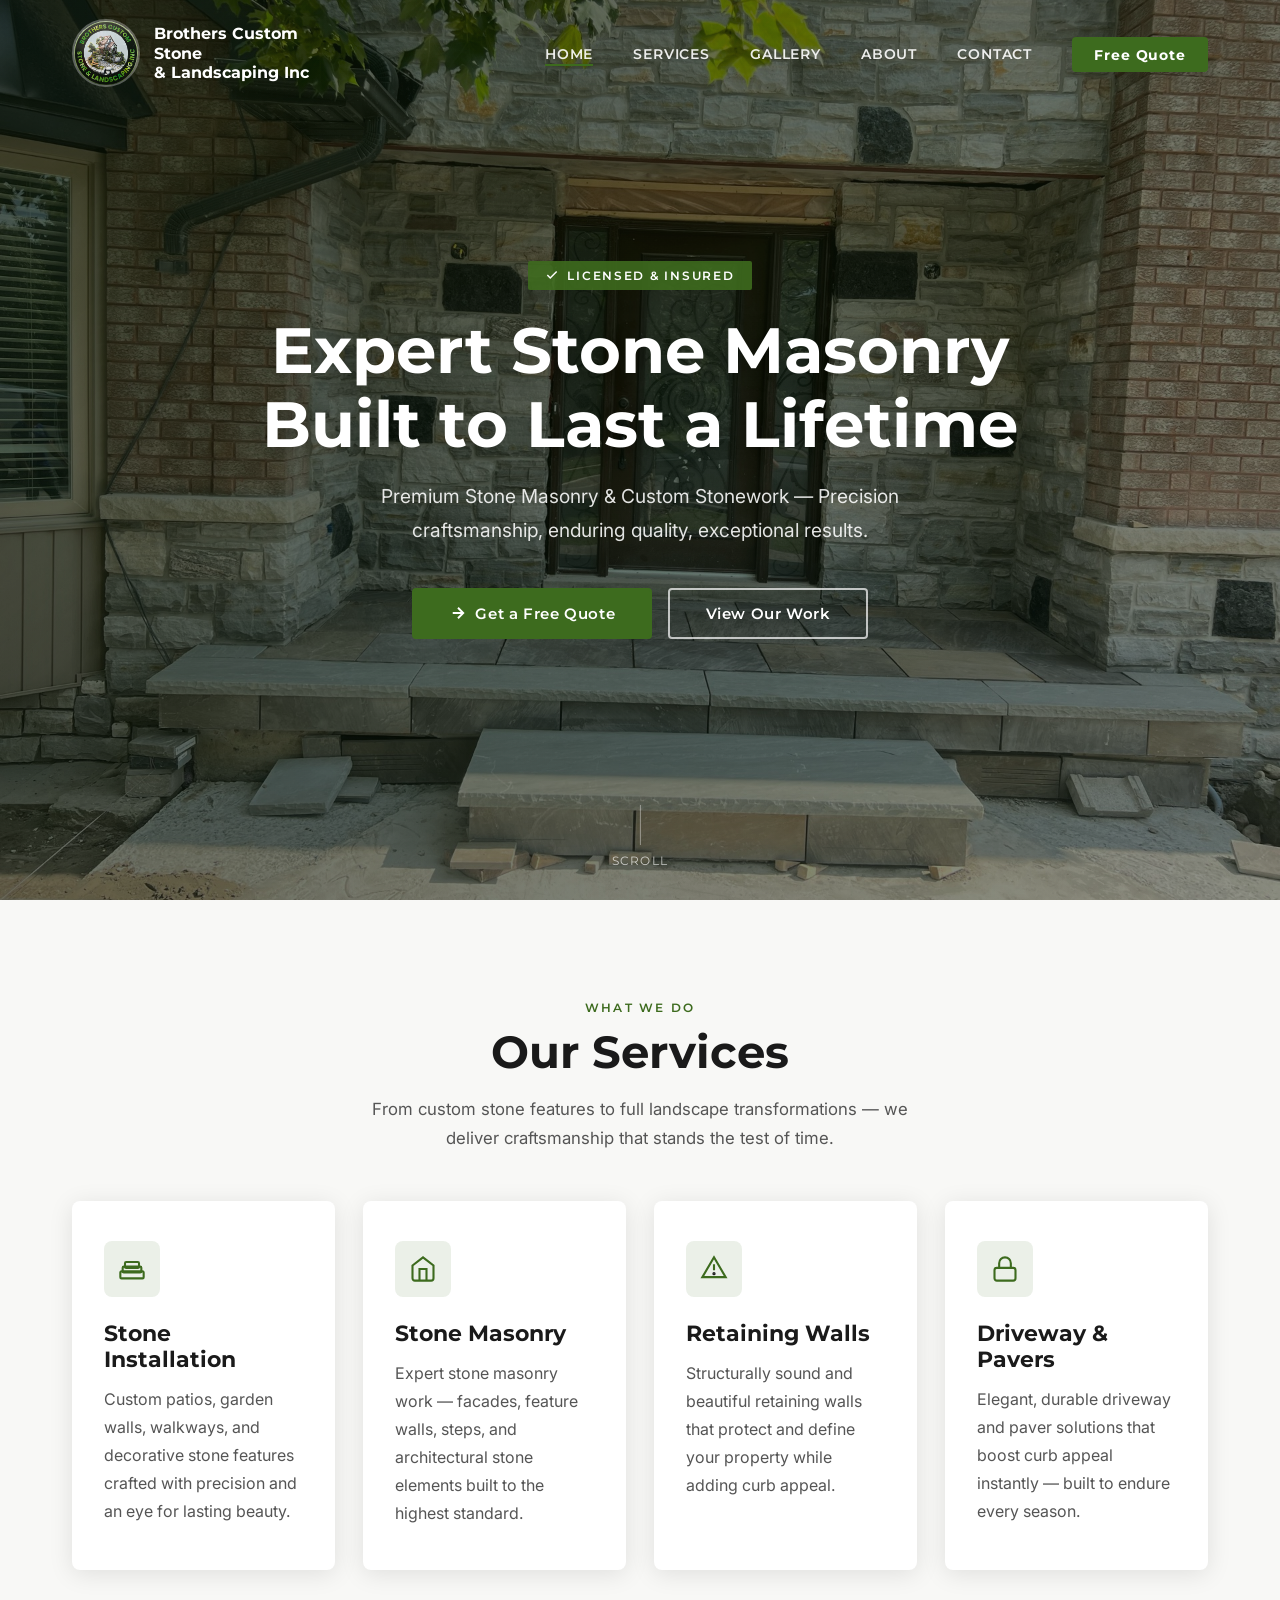
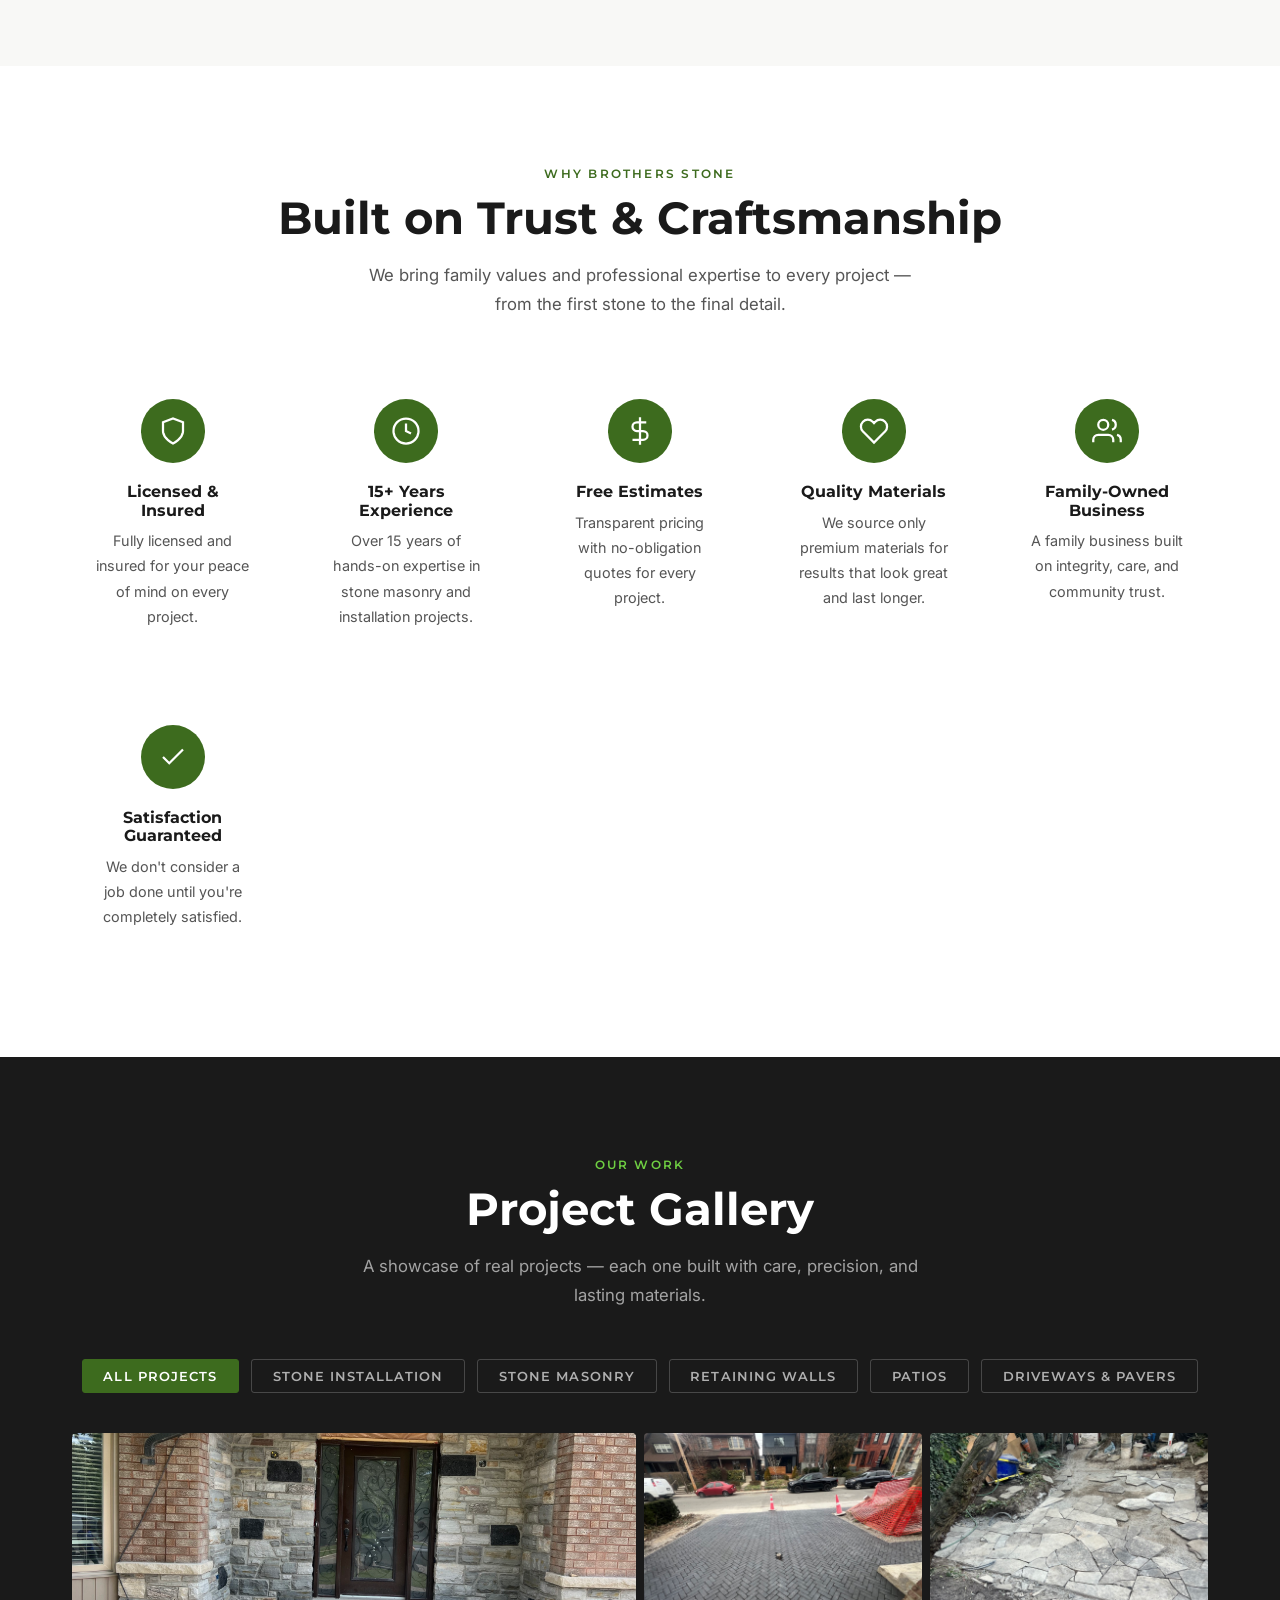
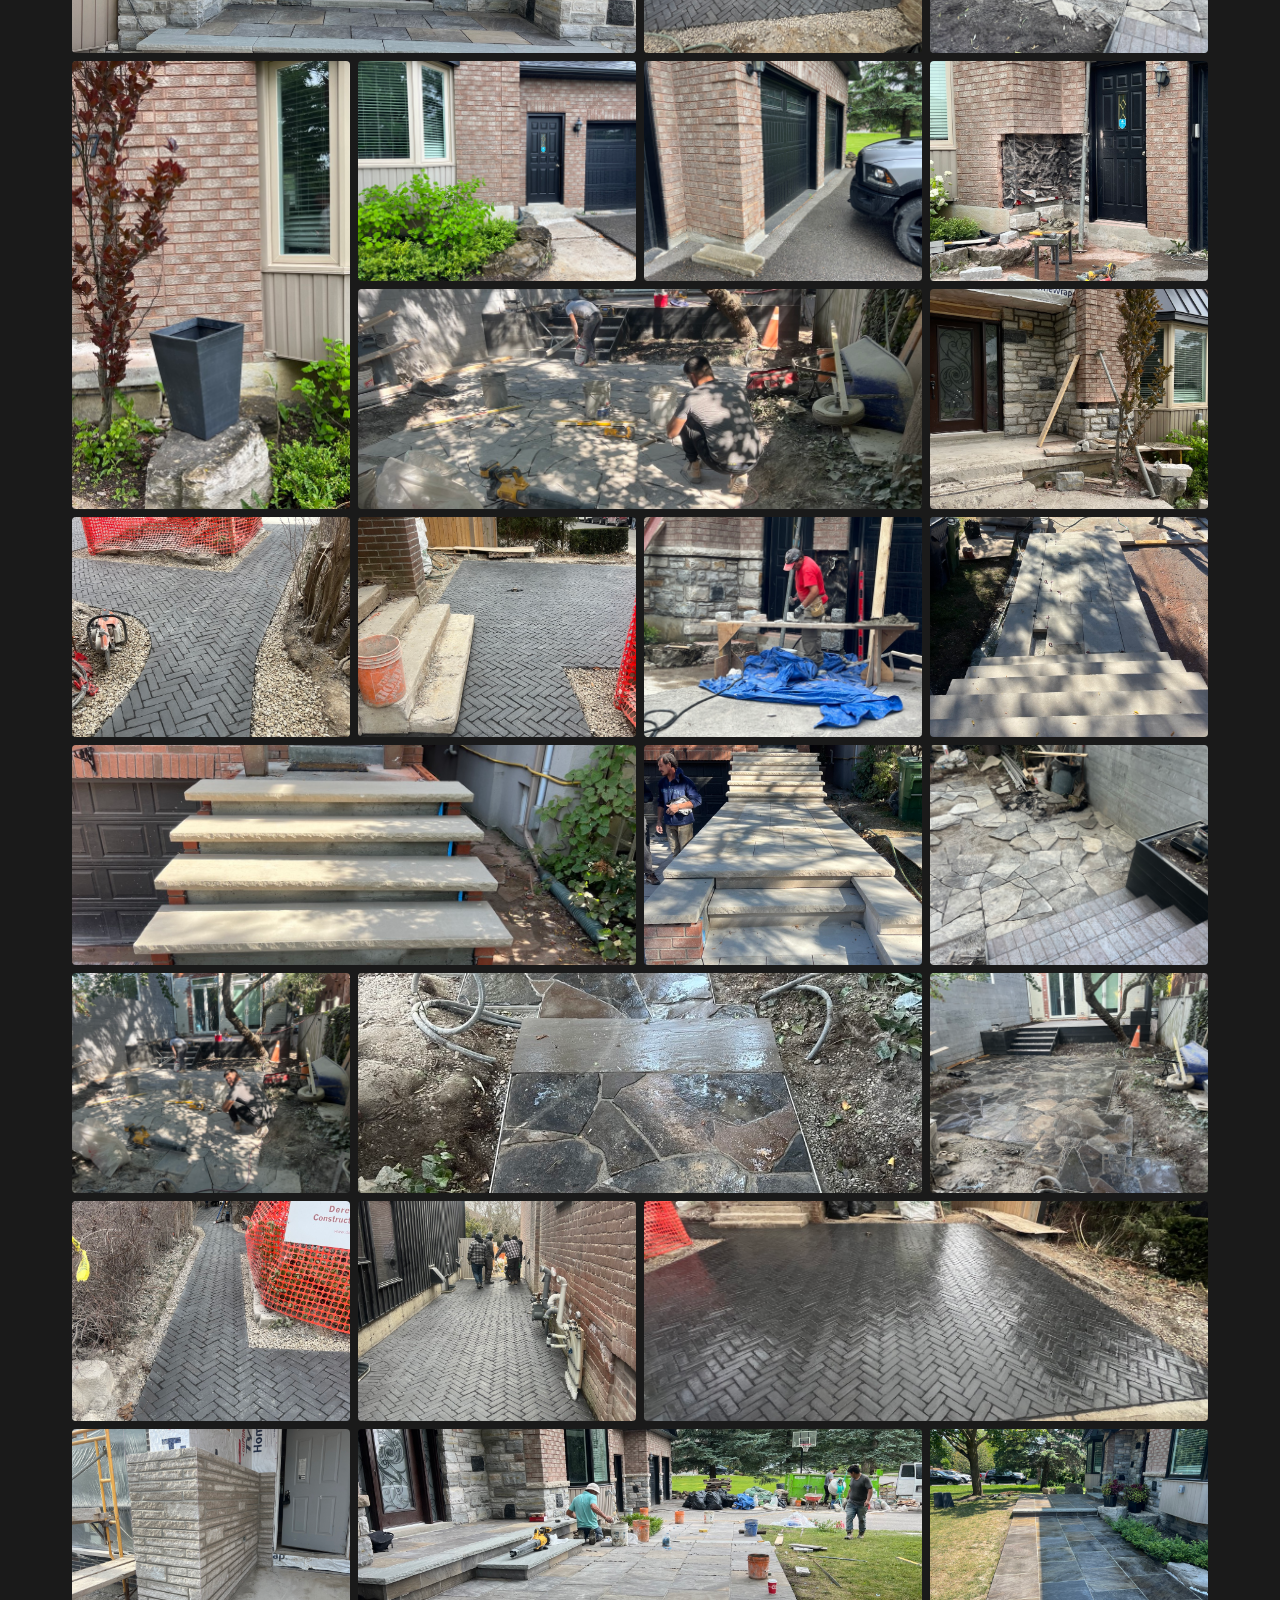
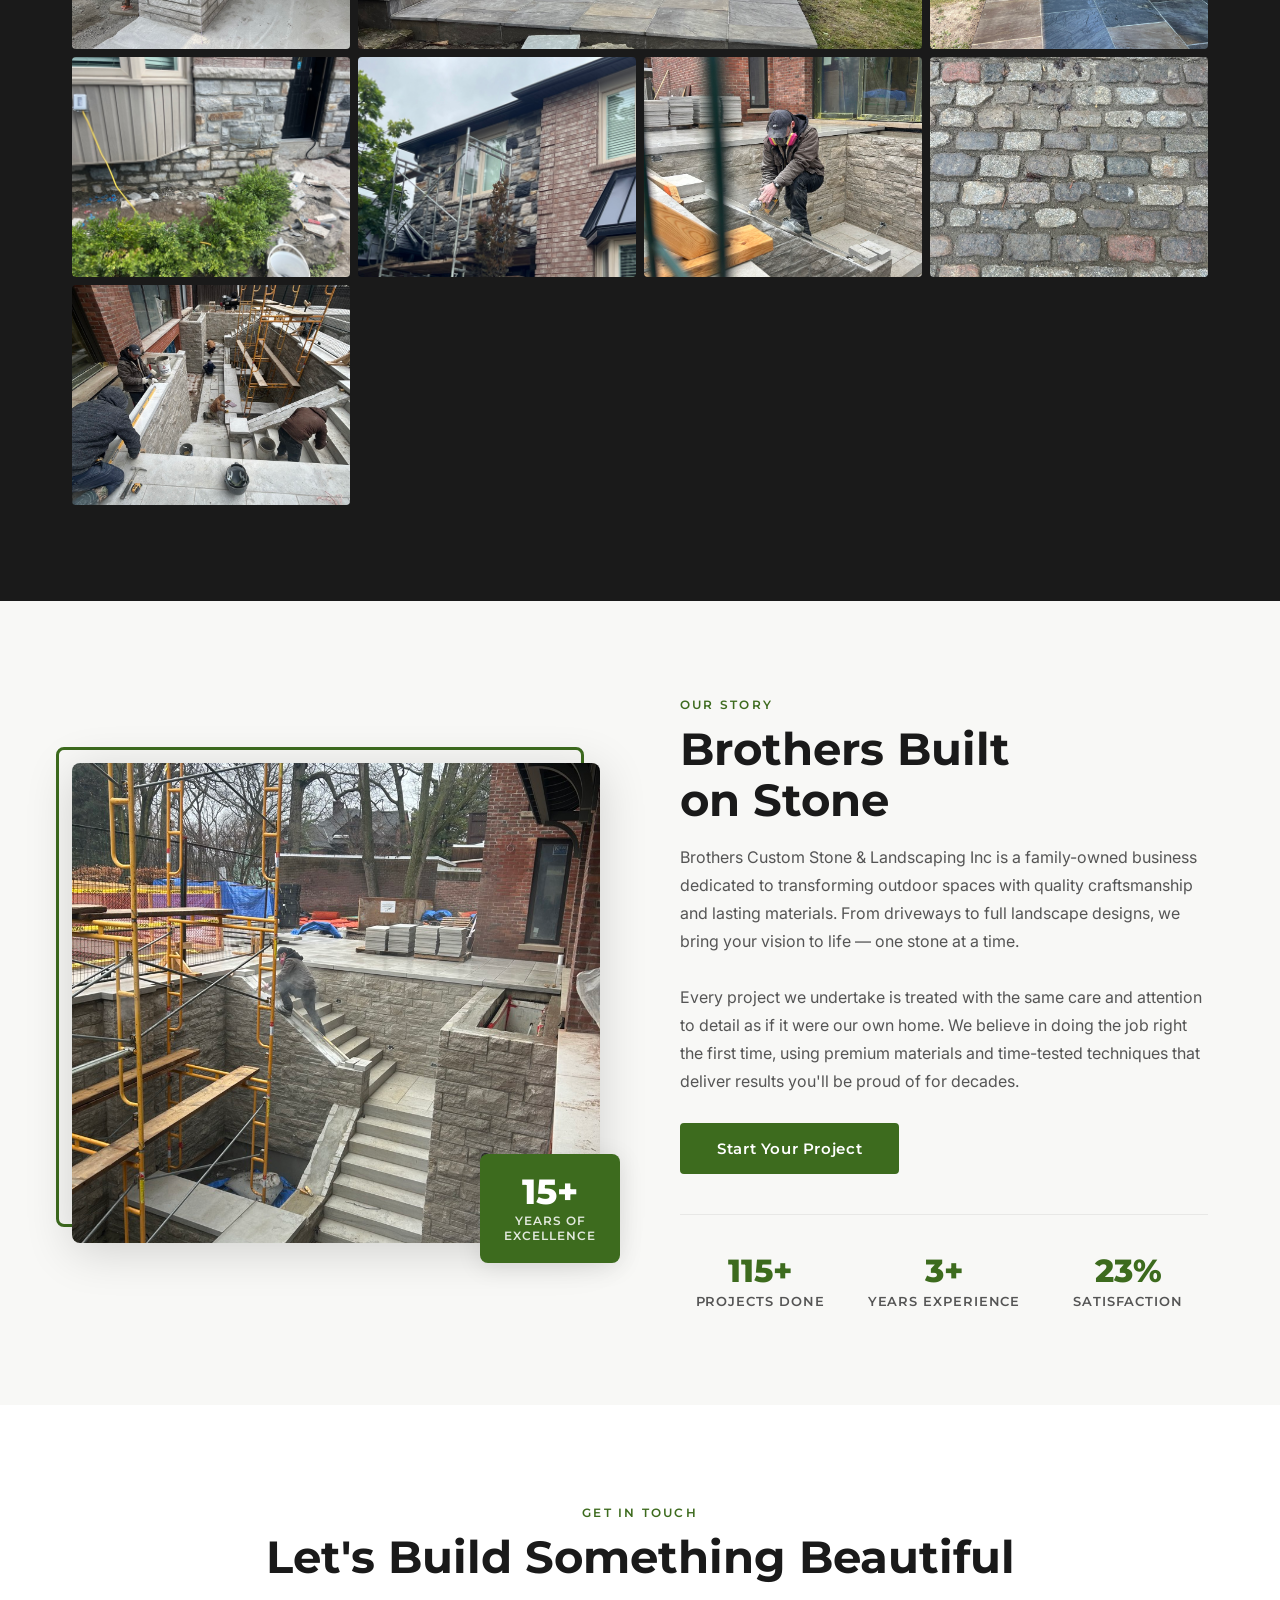
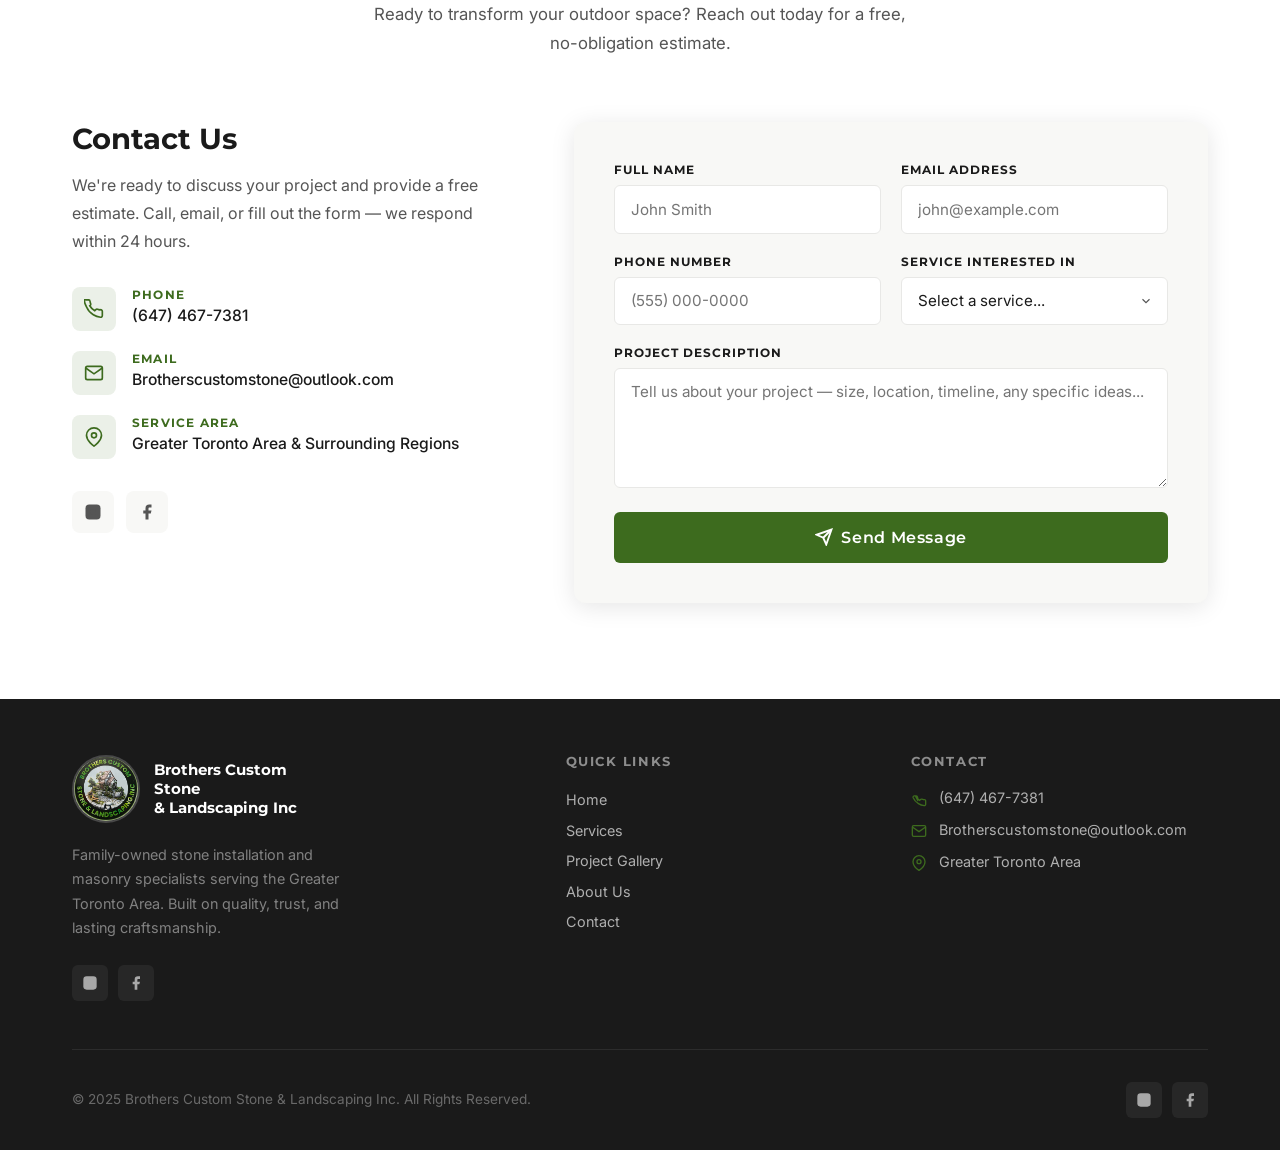
==== commit e3537632: "Update hero text, 15+ years, email, brand name" ====
--- a/index.html
+++ b/index.html
@@ -25,7 +25,7 @@
   <div class="nav-inner">
     <a href="#hero" class="nav-logo">
       <img src="images/logo/logo11.jpg" alt="Brothers Custom Stone &amp; Landscaping Inc Logo" />
-      <span class="nav-brand">Brothers Custom Stone<br>&amp; Stone Masonry Inc</span>
+      <span class="nav-brand">Brothers Custom Stone<br>&amp; Landscaping Inc</span>
     </a>
     <ul class="nav-menu">
       <li><a href="#hero" class="nav-link">Home</a></li>
@@ -57,8 +57,8 @@
       <svg width="14" height="14" viewBox="0 0 24 24" fill="none" stroke="currentColor" stroke-width="2.5"><polyline points="20 6 9 17 4 12"/></svg>
       Licensed &amp; Insured
     </div>
-    <h1 class="hero-title">Crafting Landscapes<br>That Last a Lifetime</h1>
-    <p class="hero-sub">Professional Stone Installation &amp; Masonry Services — Built with precision, designed to impress.</p>
+    <h1 class="hero-title">Expert Stone Masonry<br>Built to Last a Lifetime</h1>
+    <p class="hero-sub">Premium Stone Masonry &amp; Custom Stonework — Precision craftsmanship, enduring quality, exceptional results.</p>
     <div class="hero-actions">
       <a href="#contact" class="btn btn-primary">
         <svg width="18" height="18" viewBox="0 0 24 24" fill="none" stroke="currentColor" stroke-width="2.5"><path d="M5 12h14M12 5l7 7-7 7"/></svg>
@@ -130,8 +130,8 @@
       </div>
       <div class="why-item fade-up fade-up-delay-1">
         <div class="why-icon"><svg viewBox="0 0 24 24"><circle cx="12" cy="12" r="10"/><polyline points="12 6 12 12 16 14"/></svg></div>
-        <h3>10+ Years Experience</h3>
-        <p>Over a decade of hands-on expertise in stone and landscaping projects.</p>
+        <h3>15+ Years Experience</h3>
+        <p>Over 15 years of hands-on expertise in stone masonry and installation projects.</p>
       </div>
       <div class="why-item fade-up fade-up-delay-2">
         <div class="why-icon"><svg viewBox="0 0 24 24"><line x1="12" y1="1" x2="12" y2="23"/><path d="M17 5H9.5a3.5 3.5 0 000 7h5a3.5 3.5 0 010 7H6"/></svg></div>
@@ -463,7 +463,7 @@
       <div class="about-image-wrap fade-left">
         <img src="images/about.jpg" alt="Brothers Custom Stone team at work" />
         <div class="about-badge">
-          <div class="about-badge-num">10+</div>
+          <div class="about-badge-num">15+</div>
           <div class="about-badge-text">Years of<br>Excellence</div>
         </div>
       </div>
@@ -479,7 +479,7 @@
             <div class="stat-label">Projects Done</div>
           </div>
           <div class="stat-item">
-            <div class="stat-num" data-target="10" data-suffix="+">0+</div>
+            <div class="stat-num" data-target="15" data-suffix="+">0+</div>
             <div class="stat-label">Years Experience</div>
           </div>
           <div class="stat-item">
@@ -520,7 +520,7 @@
             </div>
             <div>
               <div class="contact-item-label">Email</div>
-              <div class="contact-item-value"><a href="mailto:info@brothersstone.com">info@brothersstone.com</a></div>
+              <div class="contact-item-value"><a href="mailto:Brotherscustomstone@outlook.com">Brotherscustomstone@outlook.com</a></div>
             </div>
           </div>
           <div class="contact-item">
@@ -591,7 +591,7 @@
       <div>
         <div class="footer-brand">
           <img src="images/logo/logo11.jpg" alt="Brothers Custom Stone Logo" />
-          <span class="footer-brand-name">Brothers Custom Stone<br>&amp; Stone Masonry Inc</span>
+          <span class="footer-brand-name">Brothers Custom Stone<br>&amp; Landscaping Inc</span>
         </div>
         <p class="footer-desc">Family-owned stone installation and masonry specialists serving the Greater Toronto Area. Built on quality, trust, and lasting craftsmanship.</p>
         <div class="footer-social">
@@ -622,7 +622,7 @@
           </div>
           <div class="footer-contact-item">
             <svg viewBox="0 0 24 24" stroke-width="2"><path d="M4 4h16c1.1 0 2 .9 2 2v12c0 1.1-.9 2-2 2H4c-1.1 0-2-.9-2-2V6c0-1.1.9-2 2-2z"/><polyline points="22,6 12,13 2,6"/></svg>
-            info@brothersstone.com
+            Brotherscustomstone@outlook.com
           </div>
           <div class="footer-contact-item">
             <svg viewBox="0 0 24 24" stroke-width="2"><path d="M21 10c0 7-9 13-9 13s-9-6-9-13a9 9 0 0118 0z"/><circle cx="12" cy="10" r="3"/></svg>
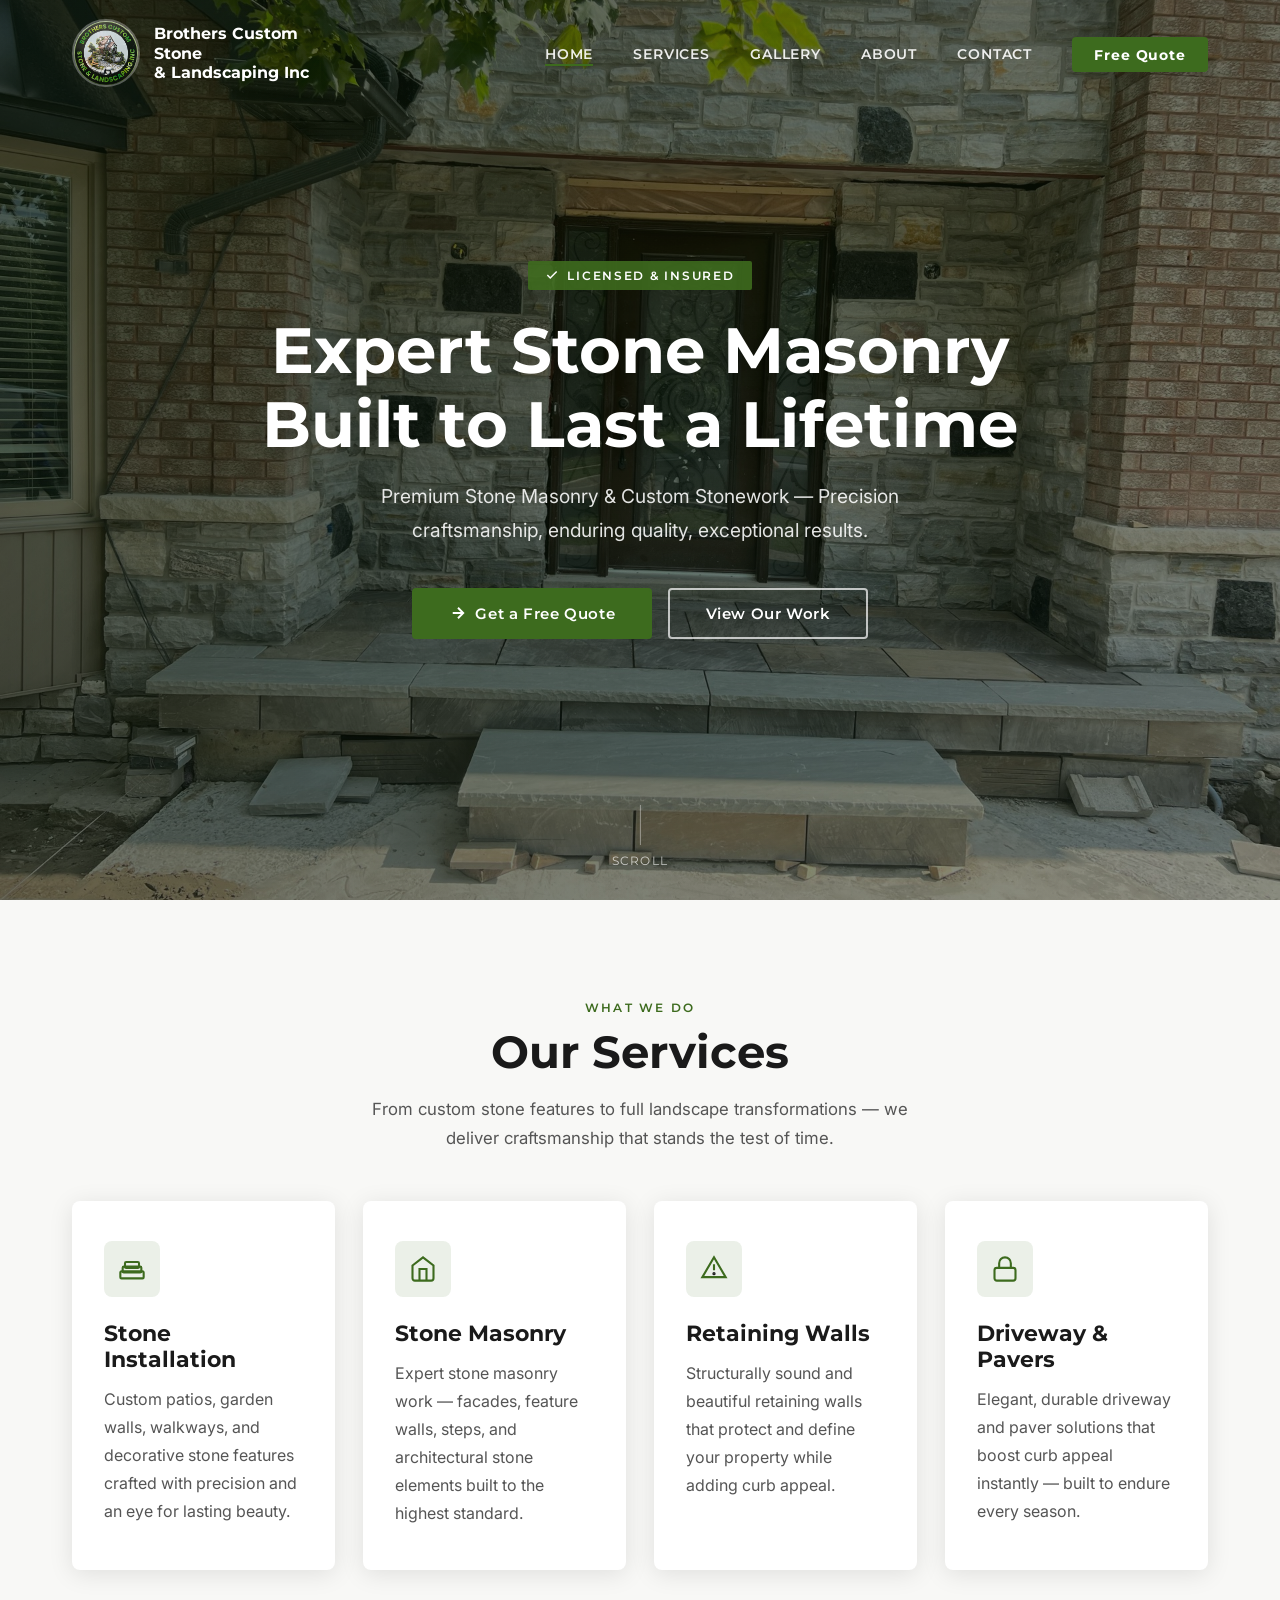
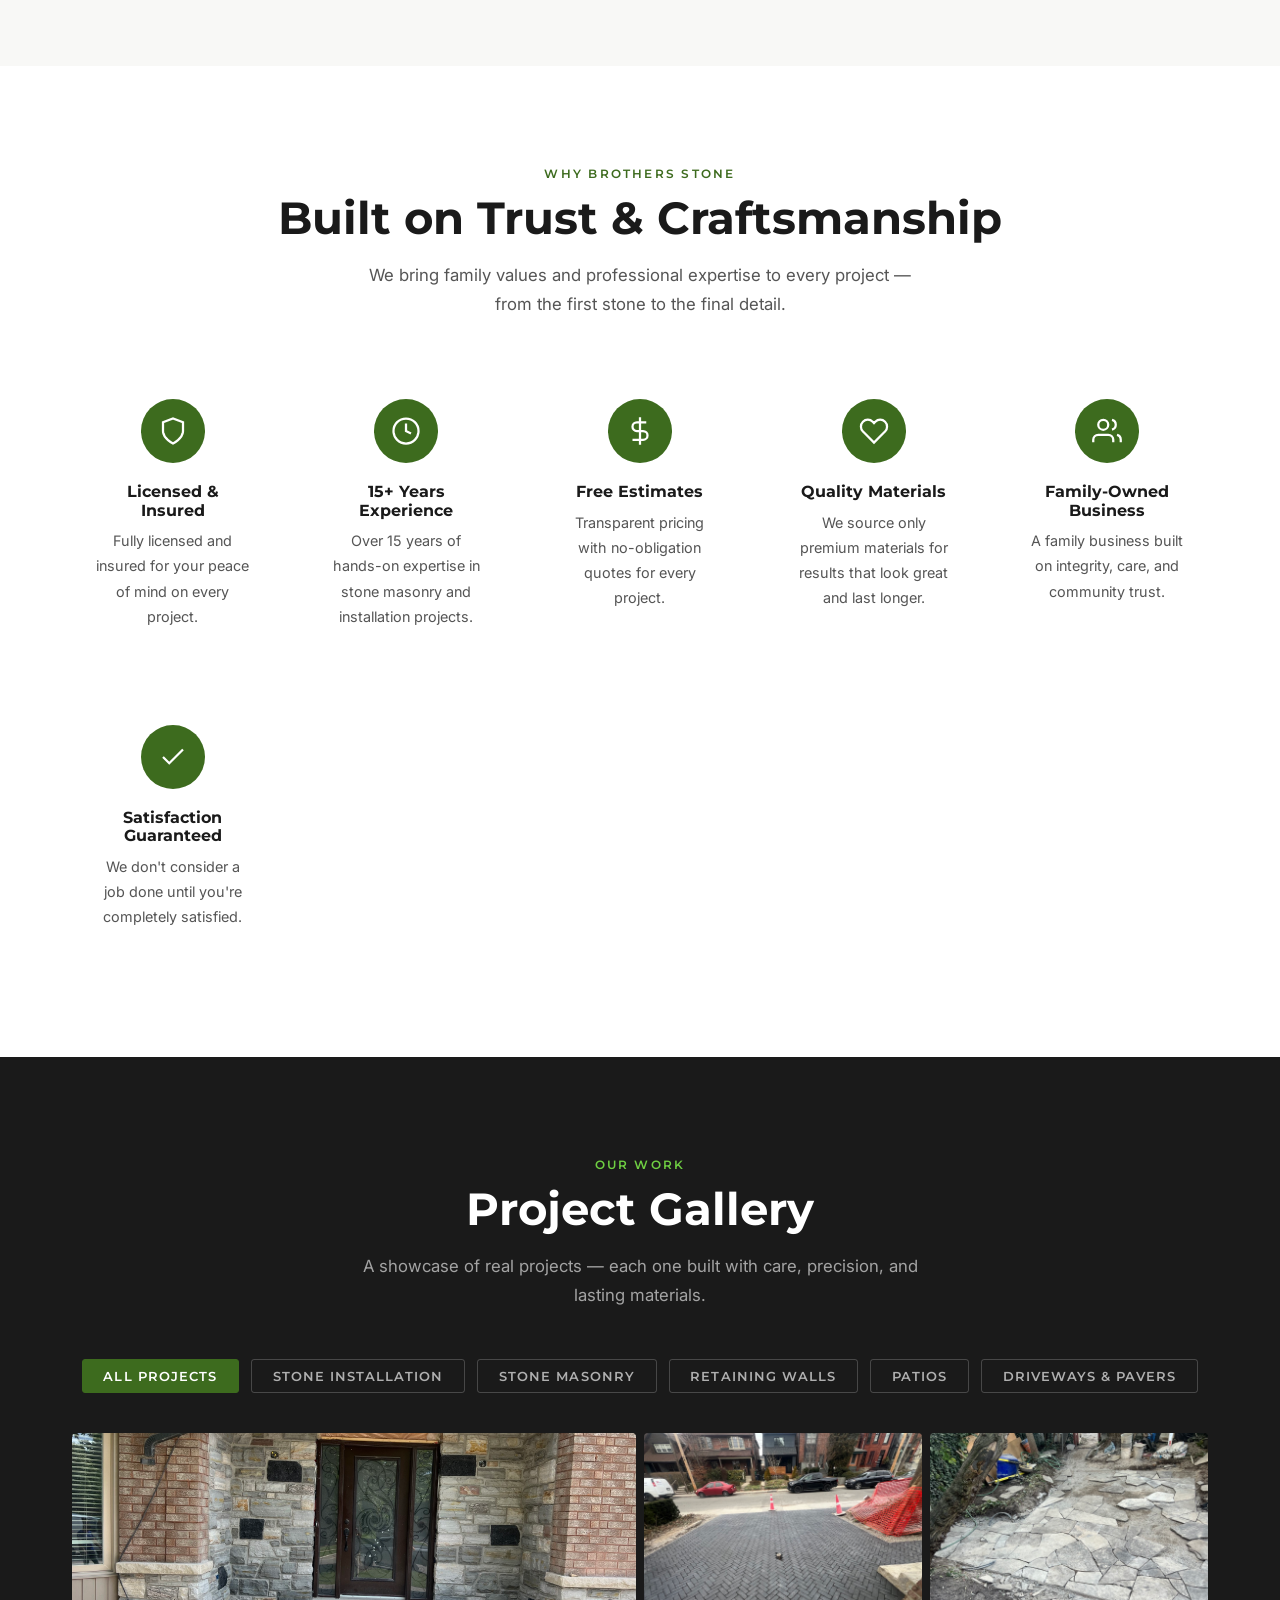
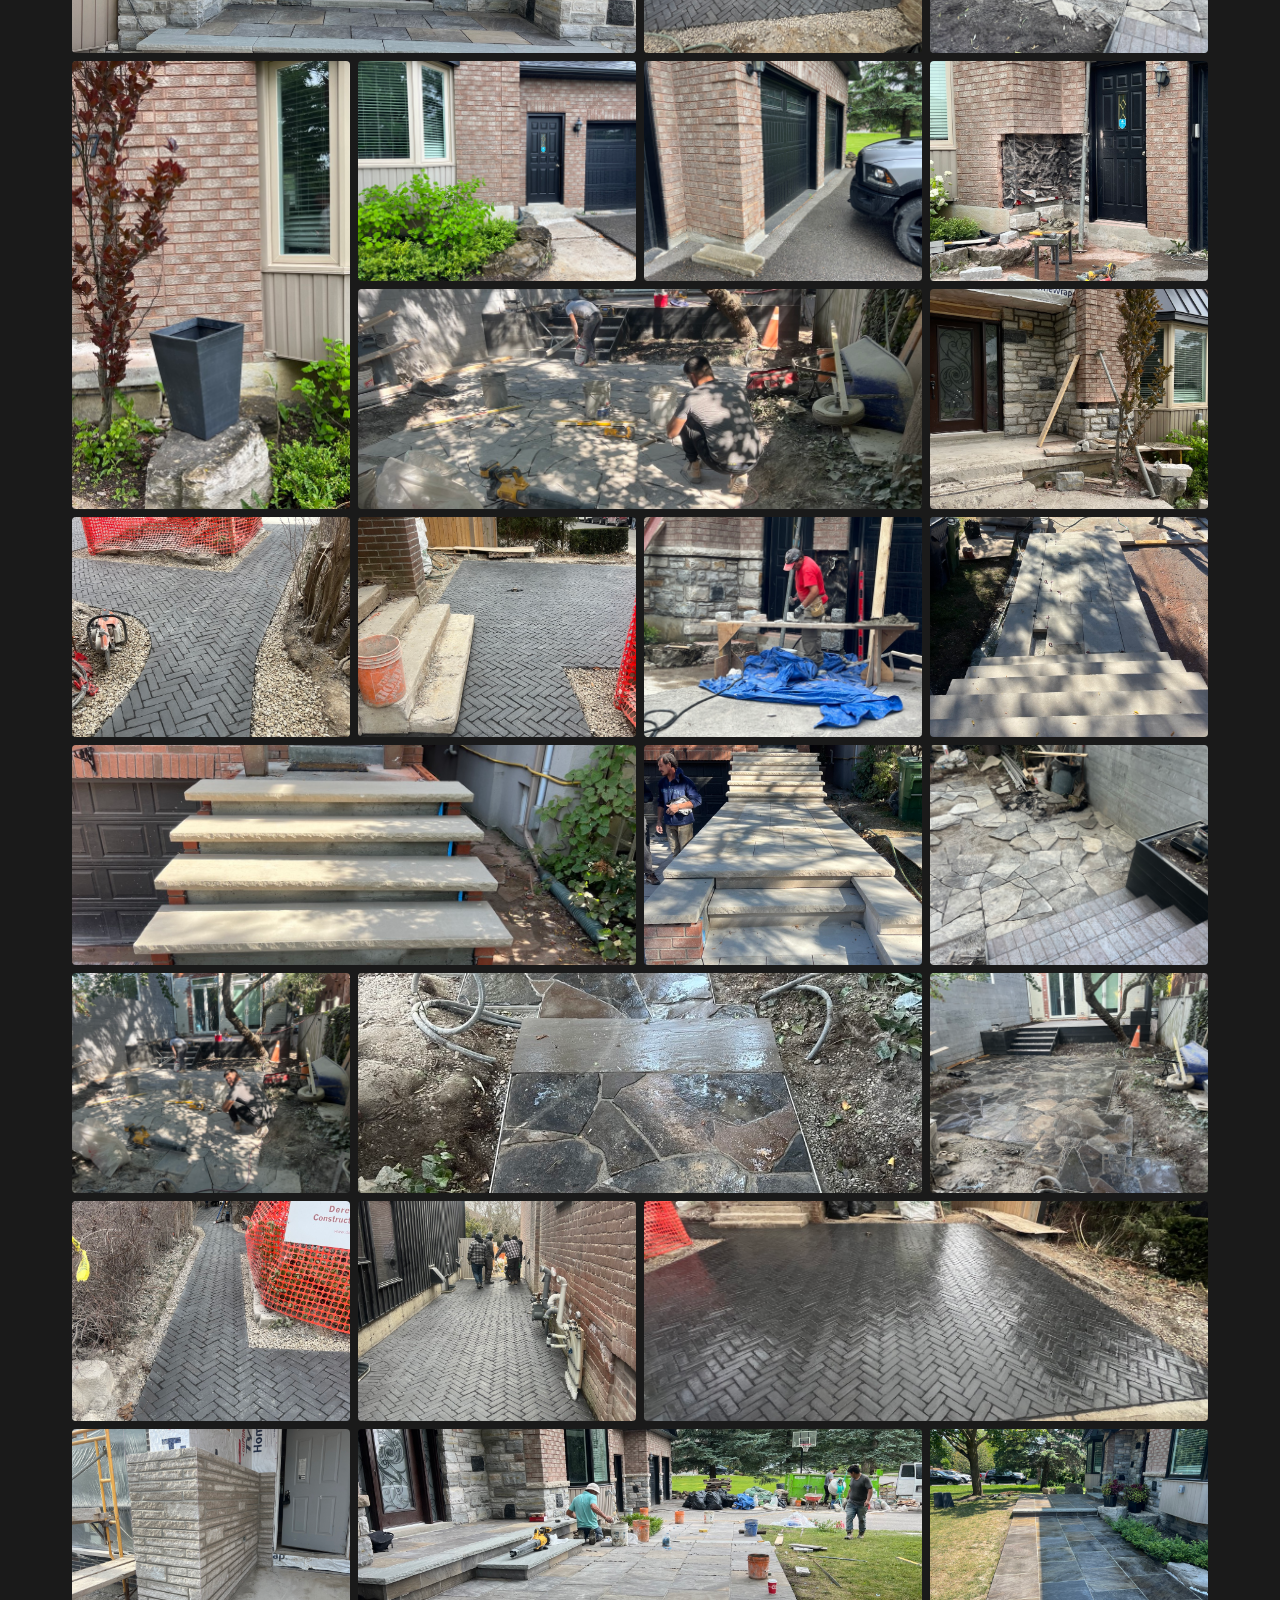
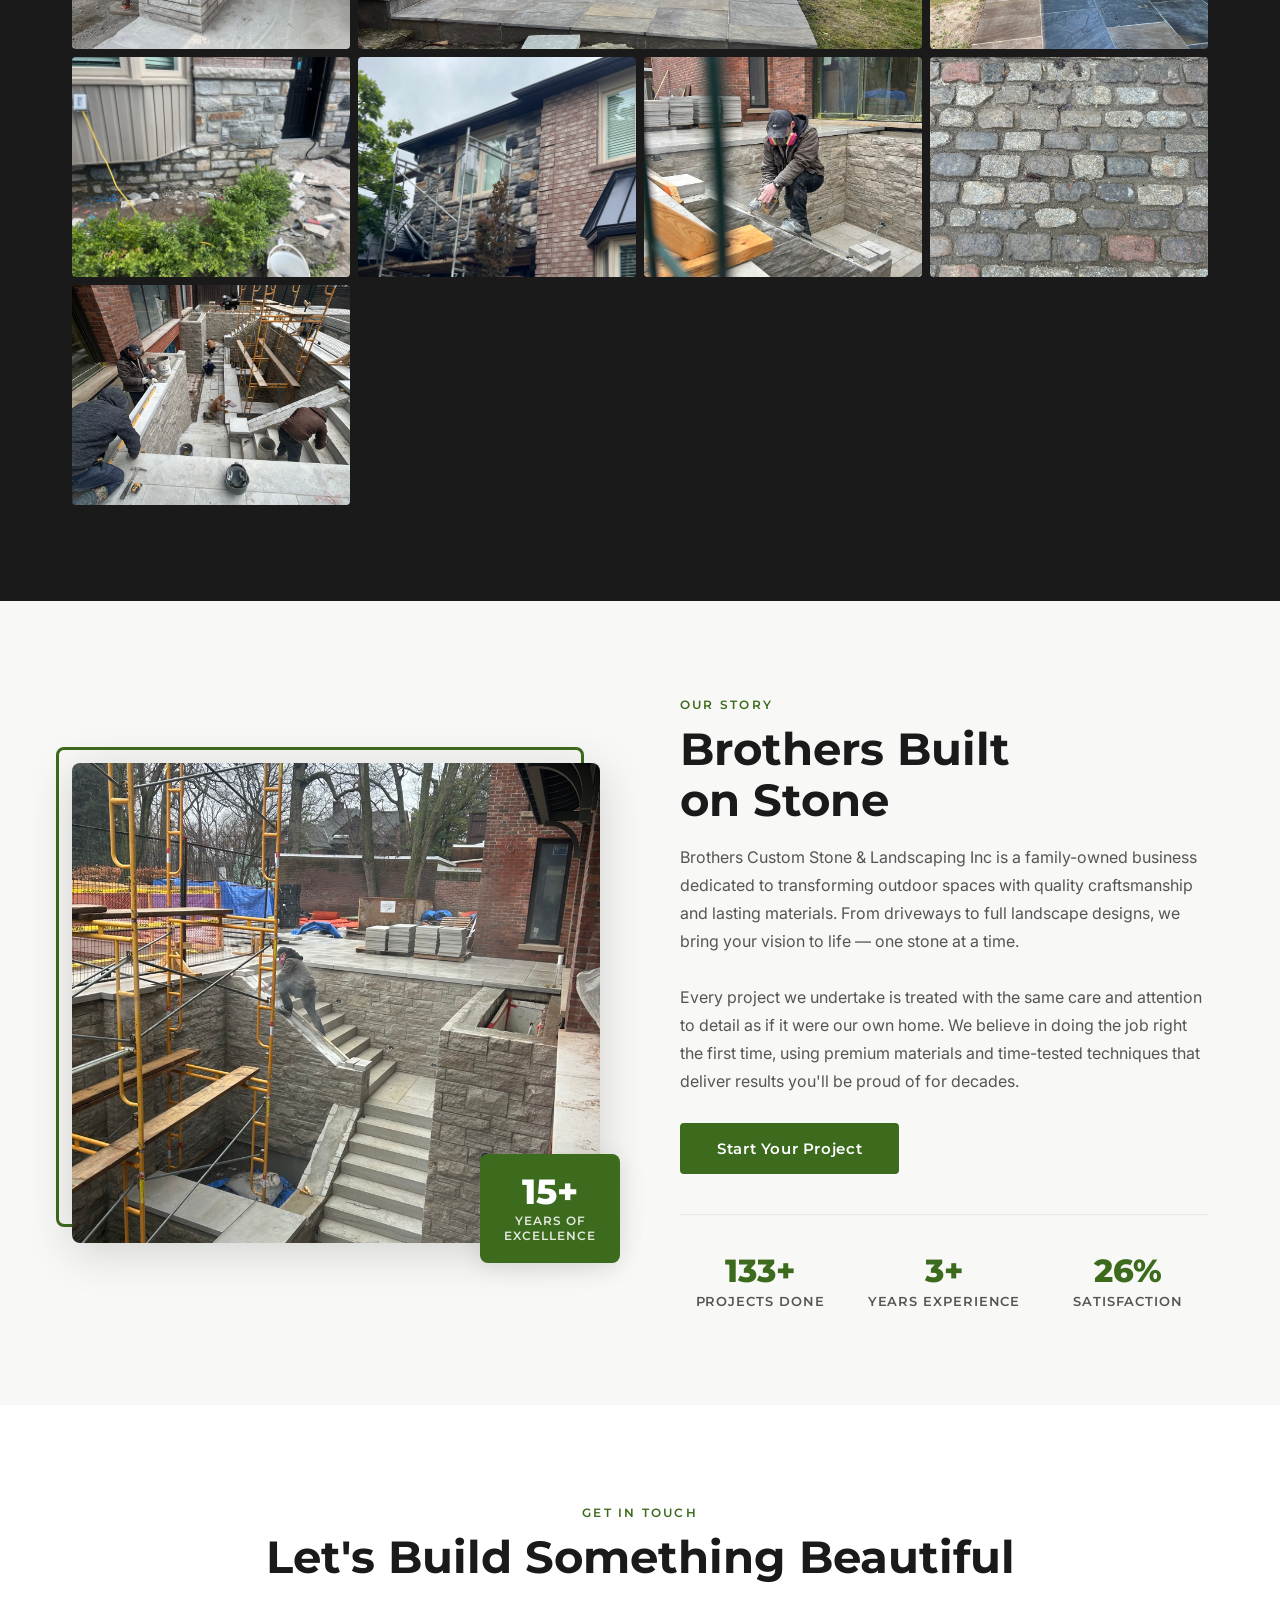
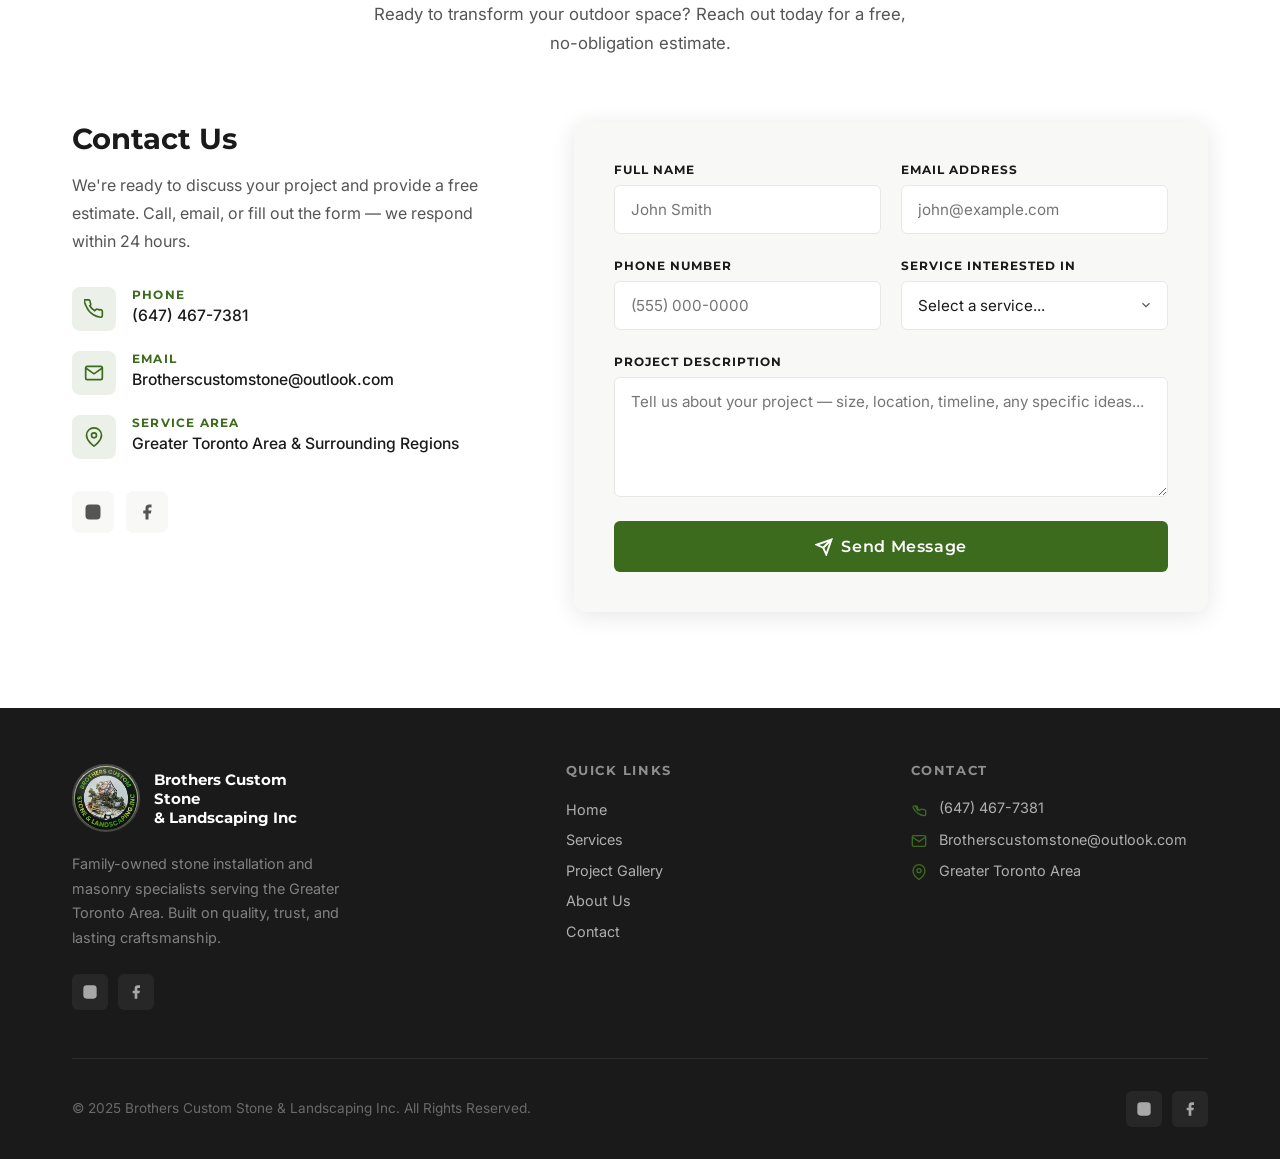
==== commit 6d8975a8: "Integrate Formspree contact form (xykbakob)" ====
--- a/index.html
+++ b/index.html
@@ -543,42 +543,59 @@
         </div>
       </div>
       <div class="contact-form fade-right">
+        <div data-fs-success class="fs-success" style="display:none">
+          <svg width="48" height="48" viewBox="0 0 24 24" fill="none" stroke="#3d6b1e" stroke-width="2"><circle cx="12" cy="12" r="10"/><polyline points="20 6 9 17 4 12"/></svg>
+          <h3>Message Sent!</h3>
+          <p>Thank you! We'll get back to you within 24 hours.</p>
+        </div>
+        <div data-fs-error class="fs-error-global" style="display:none">
+          Something went wrong. Please try again or call us directly.
+        </div>
         <form id="contact-form">
           <div class="form-row">
             <div class="form-group">
               <label for="name">Full Name</label>
-              <input type="text" id="name" name="name" placeholder="John Smith" required />
+              <input type="text" id="name" name="name" placeholder="John Smith" required data-fs-field />
+              <span data-fs-error="name" class="fs-field-error"></span>
             </div>
             <div class="form-group">
               <label for="email">Email Address</label>
-              <input type="email" id="email" name="email" placeholder="john@example.com" required />
+              <input type="email" id="email" name="email" placeholder="john@example.com" required data-fs-field />
+              <span data-fs-error="email" class="fs-field-error"></span>
             </div>
           </div>
           <div class="form-row">
             <div class="form-group">
               <label for="phone">Phone Number</label>
-              <input type="tel" id="phone" name="phone" placeholder="(555) 000-0000" />
+              <input type="tel" id="phone" name="phone" placeholder="(555) 000-0000" data-fs-field />
             </div>
             <div class="form-group">
               <label for="service">Service Interested In</label>
-              <select id="service" name="service" required>
+              <select id="service" name="service" required data-fs-field>
                 <option value="" disabled selected>Select a service...</option>
                 <option value="stone">Stone Installation</option>
                 <option value="masonry">Stone Masonry</option>
                 <option value="retaining">Retaining Walls</option>
                 <option value="driveway">Driveway &amp; Pavers</option>
               </select>
+              <span data-fs-error="service" class="fs-field-error"></span>
             </div>
           </div>
           <div class="form-group">
             <label for="message">Project Description</label>
-            <textarea id="message" name="message" placeholder="Tell us about your project — size, location, timeline, any specific ideas..."></textarea>
-          </div>
-          <button type="submit" class="btn btn-primary btn-submit">
+            <textarea id="message" name="message" placeholder="Tell us about your project — size, location, timeline, any specific ideas..." data-fs-field></textarea>
+            <span data-fs-error="message" class="fs-field-error"></span>
+          </div>
+          <button type="submit" class="btn btn-primary btn-submit" data-fs-submit-btn>
             <svg width="18" height="18" viewBox="0 0 24 24" fill="none" stroke="currentColor" stroke-width="2.5"><line x1="22" y1="2" x2="11" y2="13"/><polygon points="22 2 15 22 11 13 2 9 22 2"/></svg>
             Send Message
           </button>
         </form>
+        <script>
+          window.formspree = window.formspree || function () { (formspree.q = formspree.q || []).push(arguments); };
+          formspree('initForm', { formElement: '#contact-form', formId: 'xykbakob' });
+        </script>
+        <script src="https://unpkg.com/@formspree/ajax@1" defer></script>
       </div>
     </div>
   </div>
--- a/styles.css
+++ b/styles.css
@@ -752,6 +752,41 @@
   border-radius: 6px;
   border: none;
 }
+.btn-submit:disabled {
+  opacity: 0.7;
+  cursor: not-allowed;
+  transform: none;
+}
+
+.fs-success {
+  text-align: center;
+  padding: 3rem 2rem;
+  color: var(--charcoal);
+}
+.fs-success h3 {
+  font-size: 1.5rem;
+  color: var(--green);
+  margin: 1rem 0 0.5rem;
+}
+.fs-success p { color: var(--mid-gray); }
+
+.fs-error-global {
+  background: #fff3f3;
+  border: 1px solid #ffcdd2;
+  color: #c62828;
+  padding: 0.85rem 1rem;
+  border-radius: 6px;
+  font-size: 0.9rem;
+  margin-bottom: 1rem;
+}
+
+.fs-field-error {
+  display: block;
+  color: #c62828;
+  font-size: 0.78rem;
+  margin-top: 0.3rem;
+  font-family: var(--font-heading);
+}
 
 /* ===== FOOTER ===== */
 #footer {
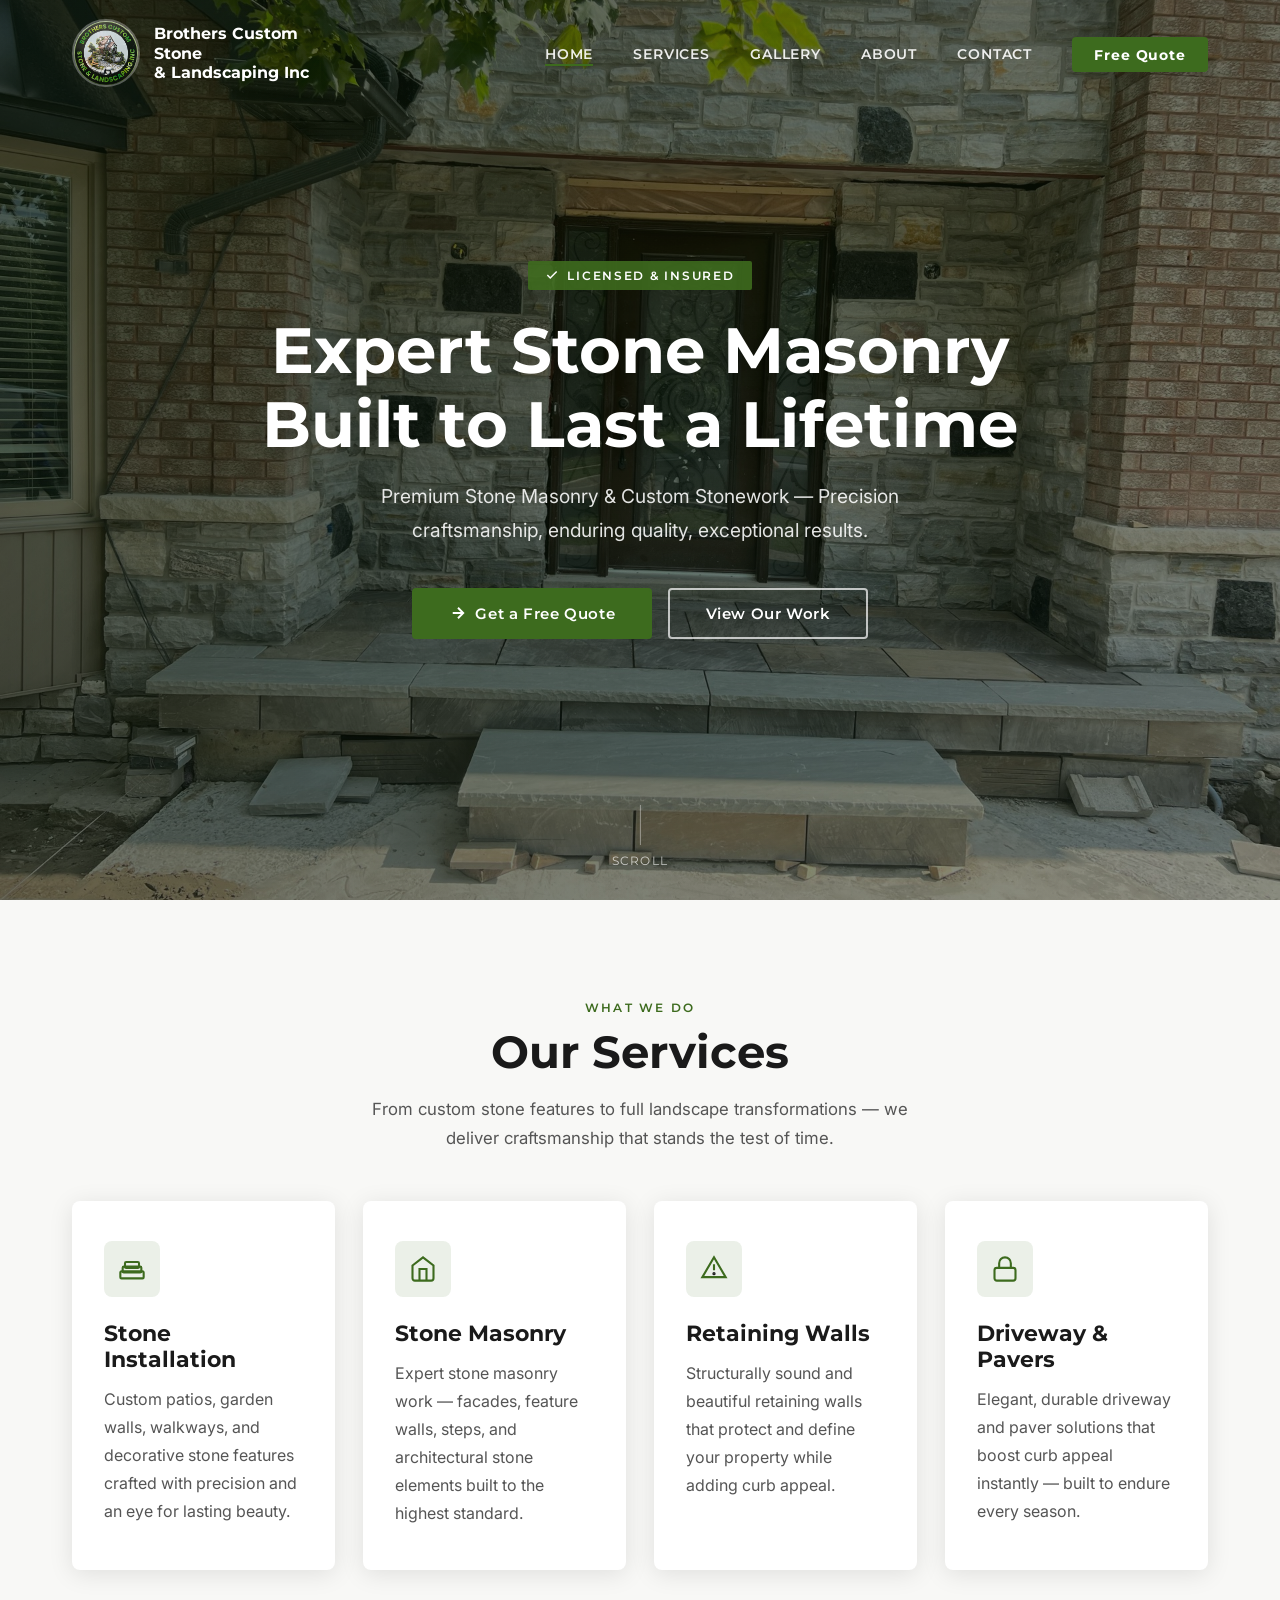
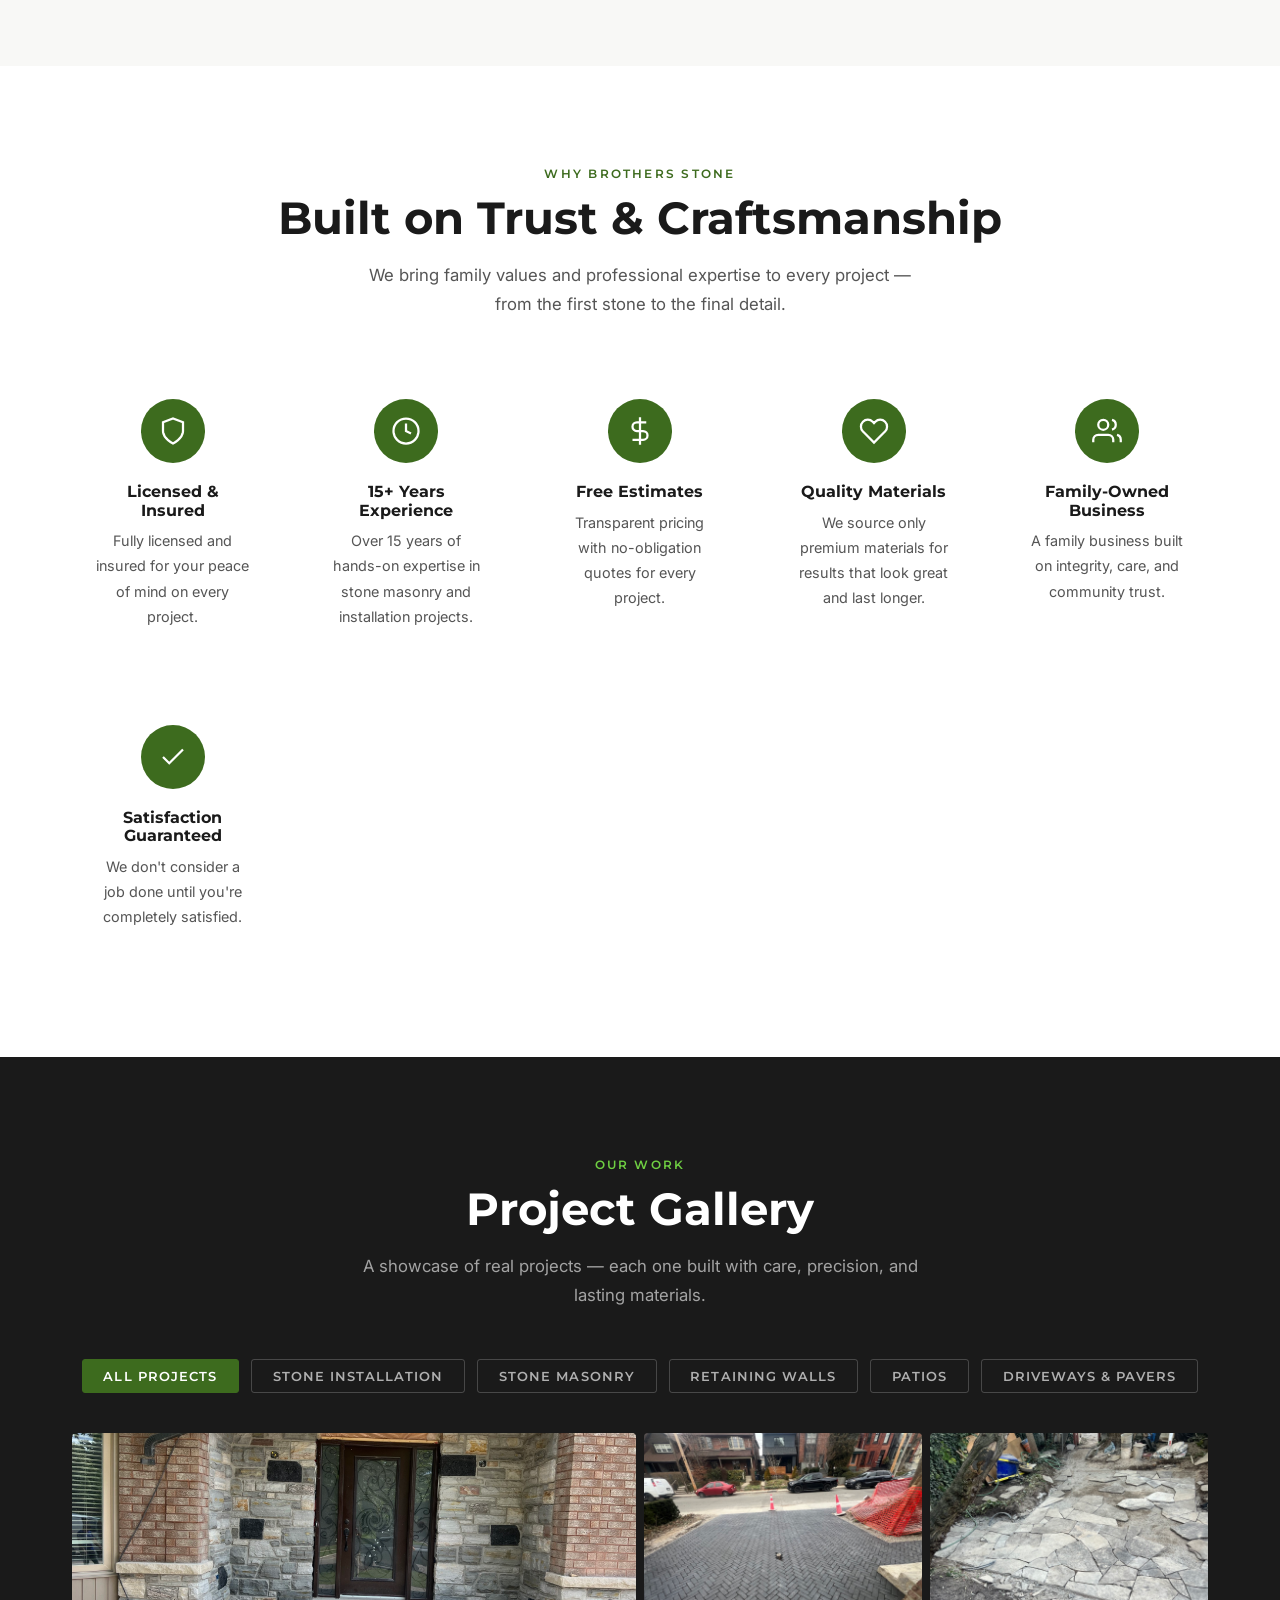
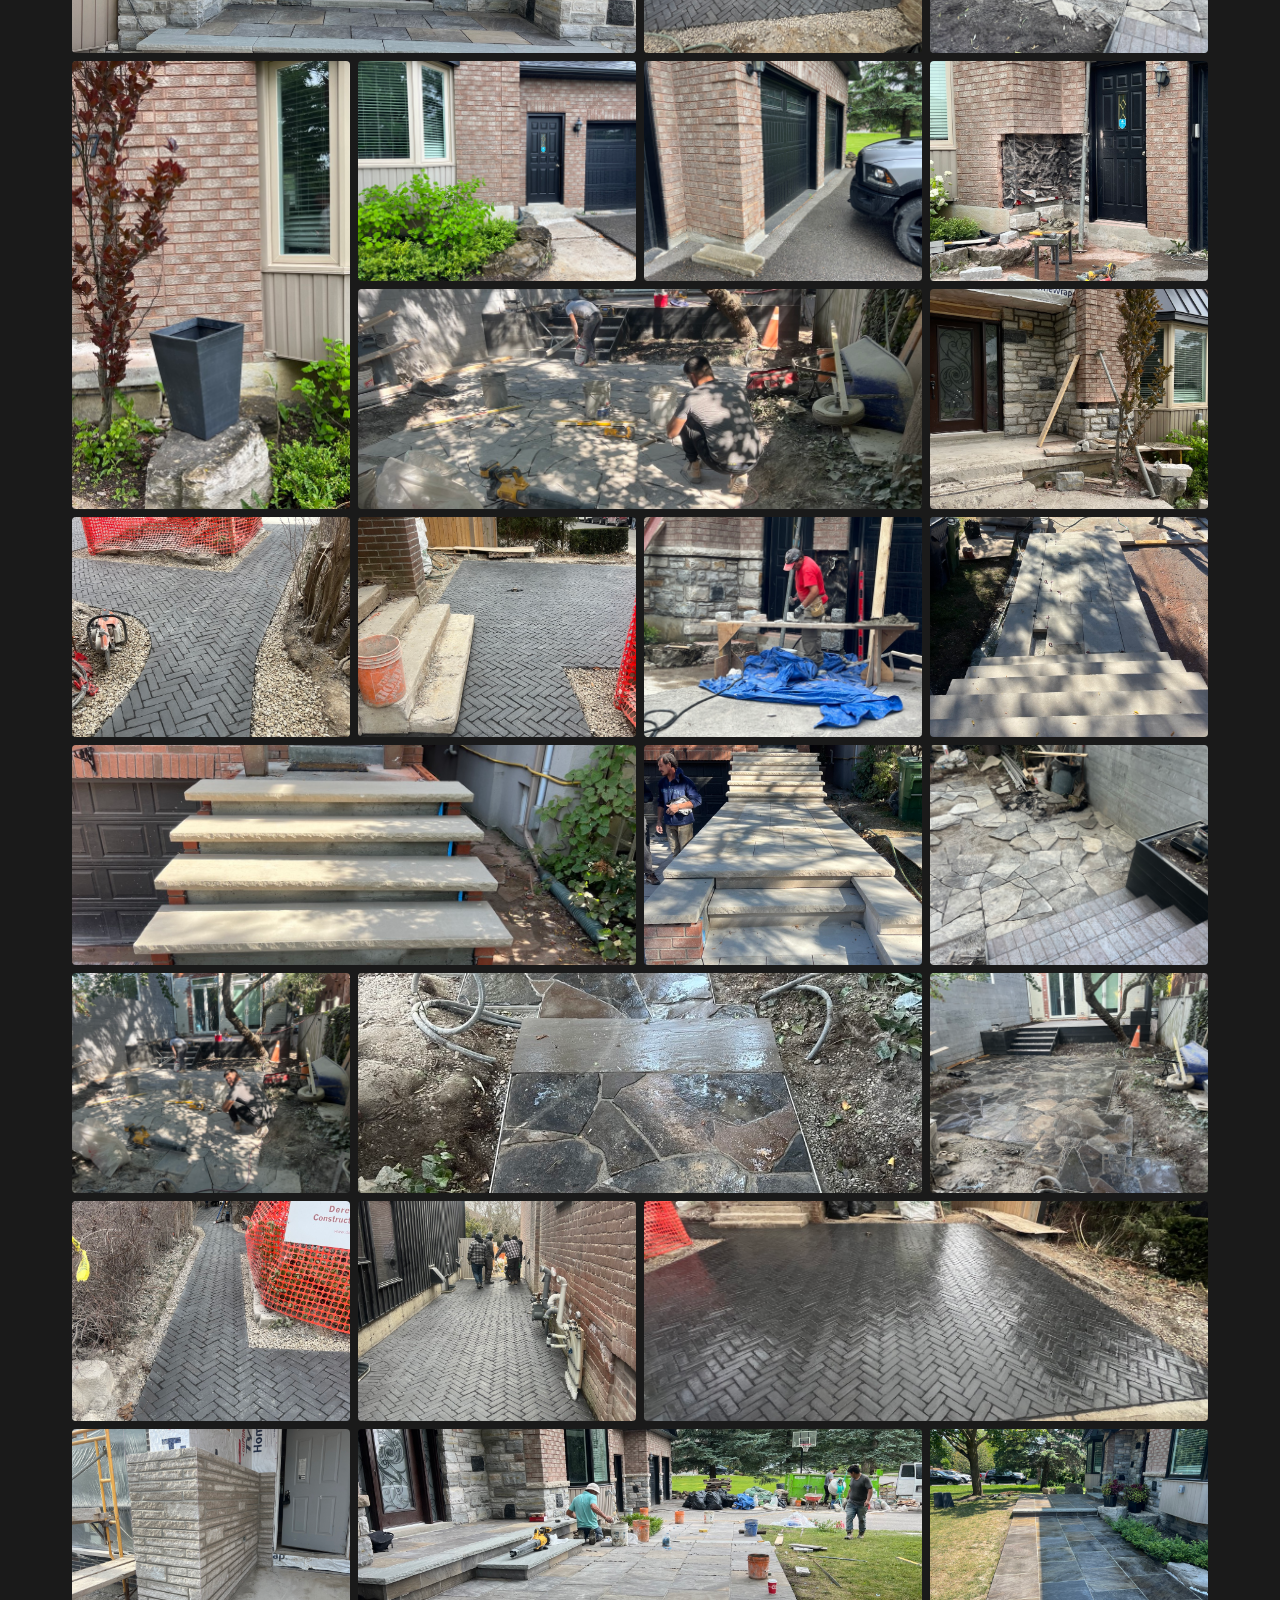
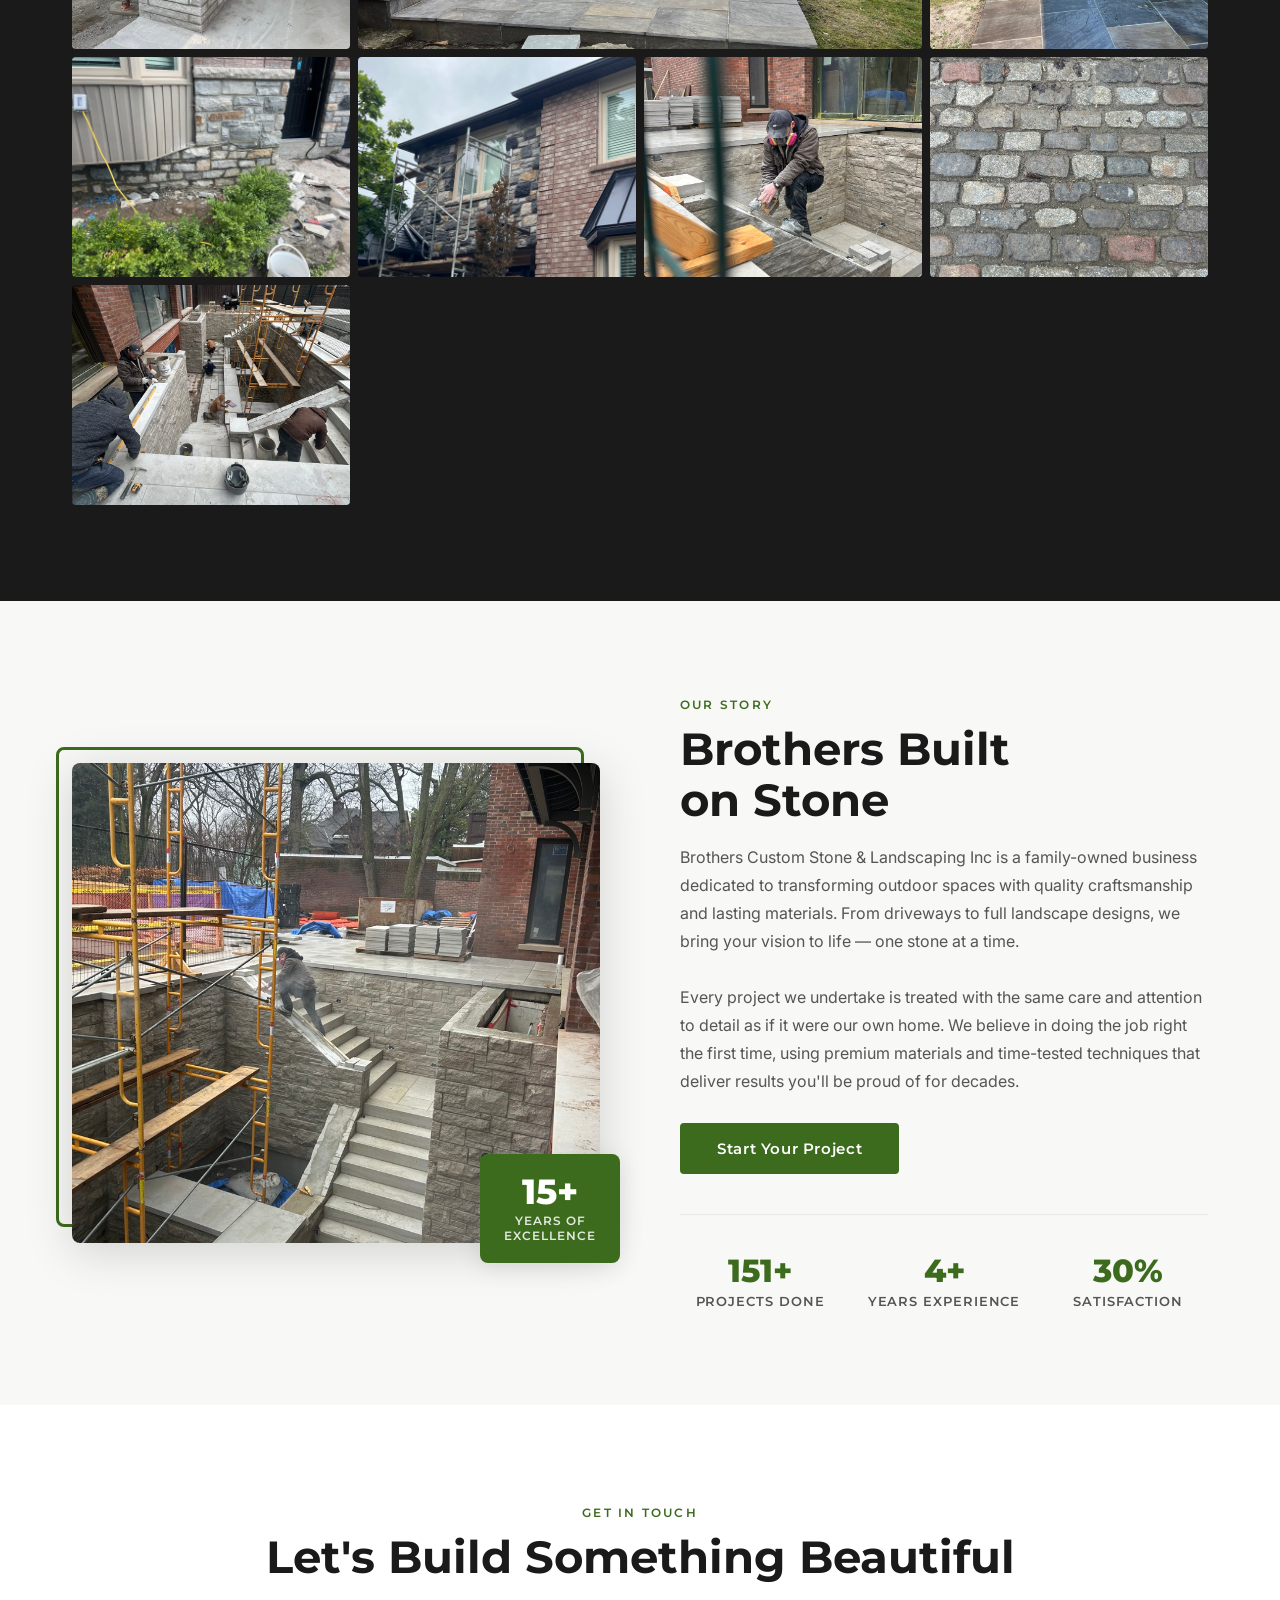
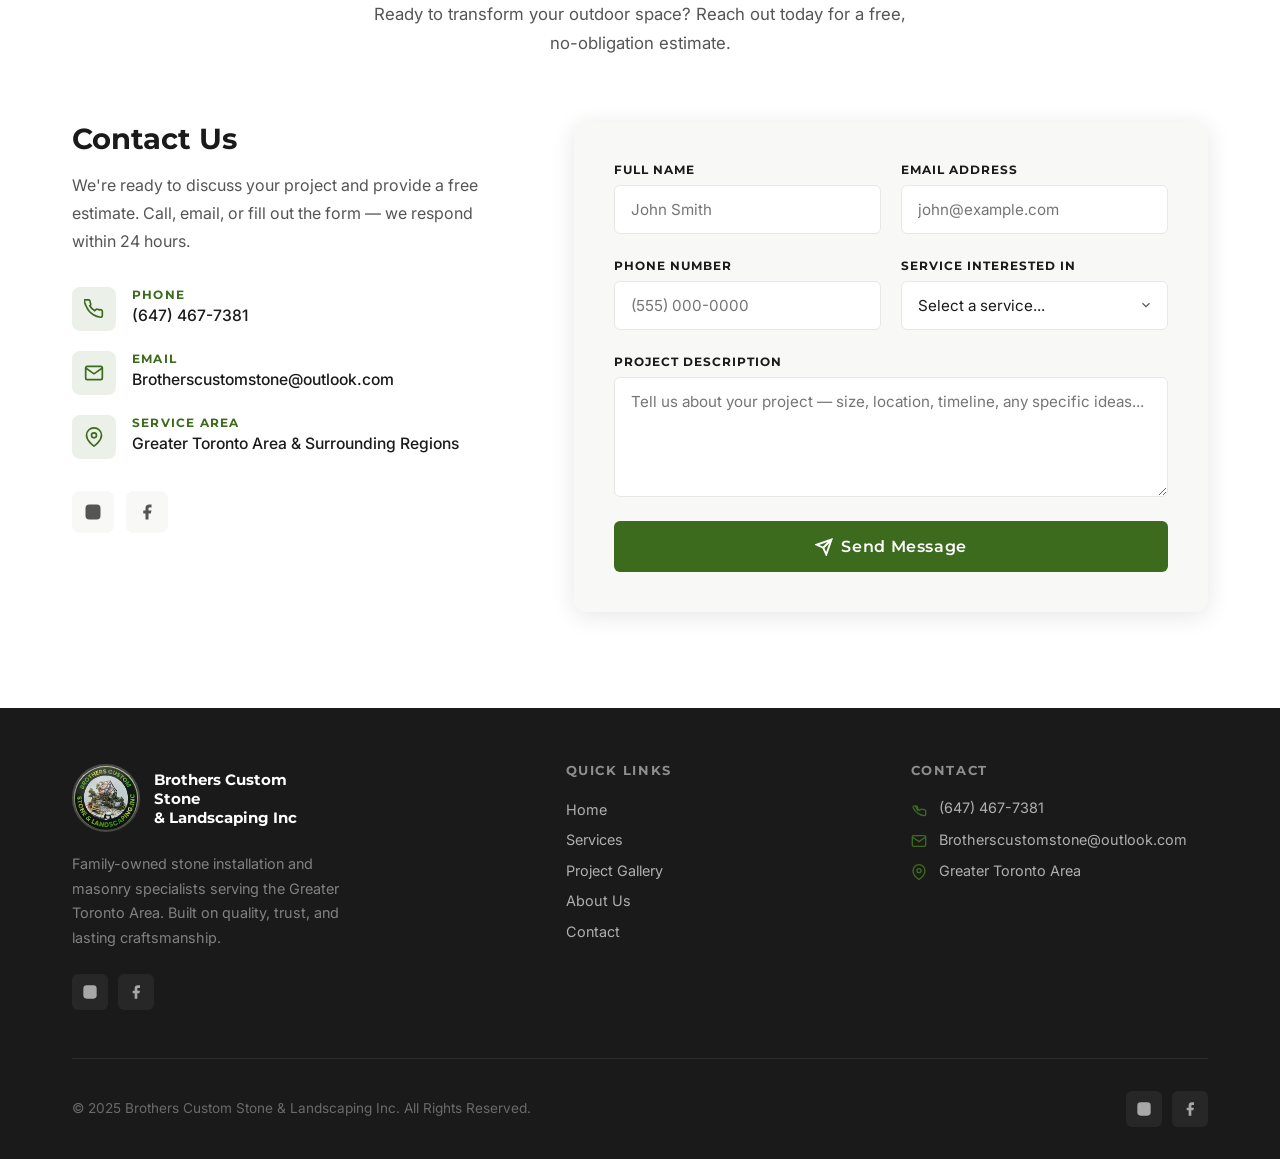
==== commit ccc1ee40: "Add admin panel with login, messages, gallery, and content management" ====
--- a/index.html
+++ b/index.html
@@ -678,5 +678,6 @@
 </div>
 
 <script src="script.js"></script>
+<script src="site-data.js"></script>
 </body>
 </html>
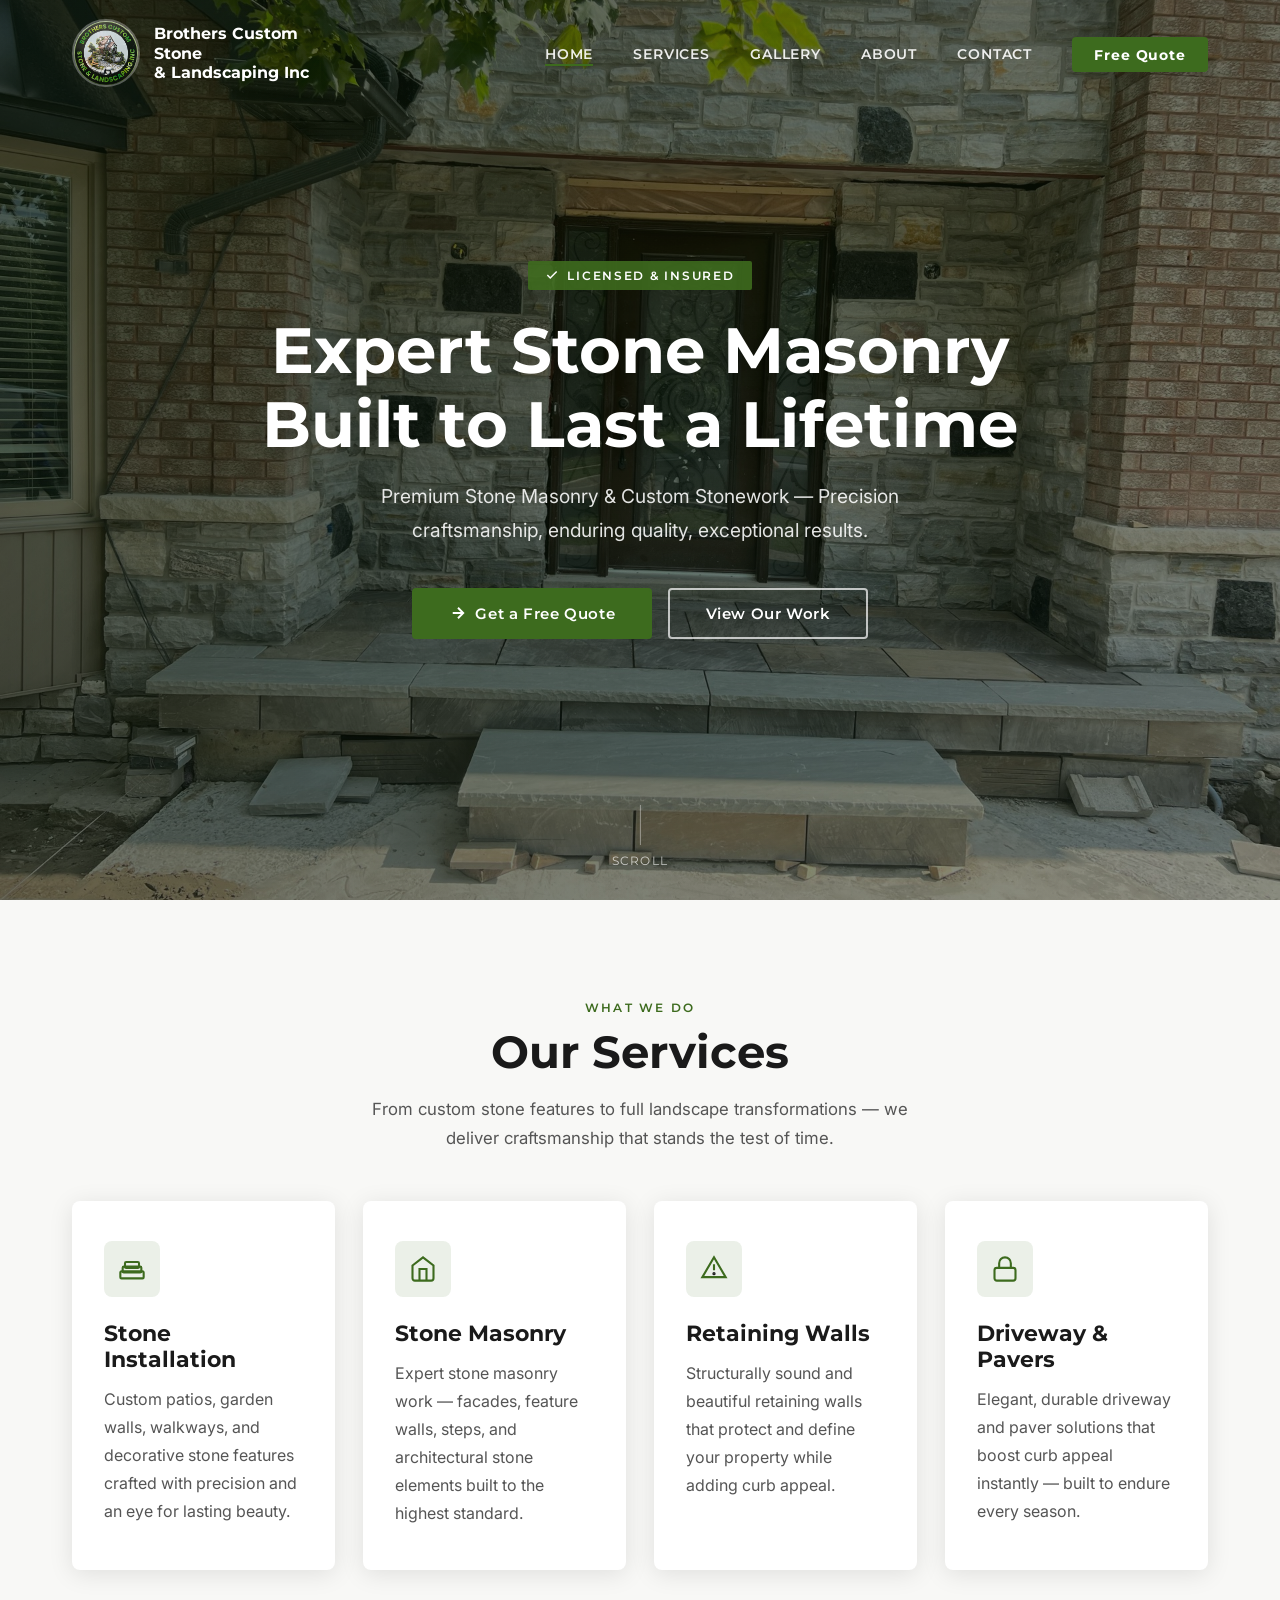
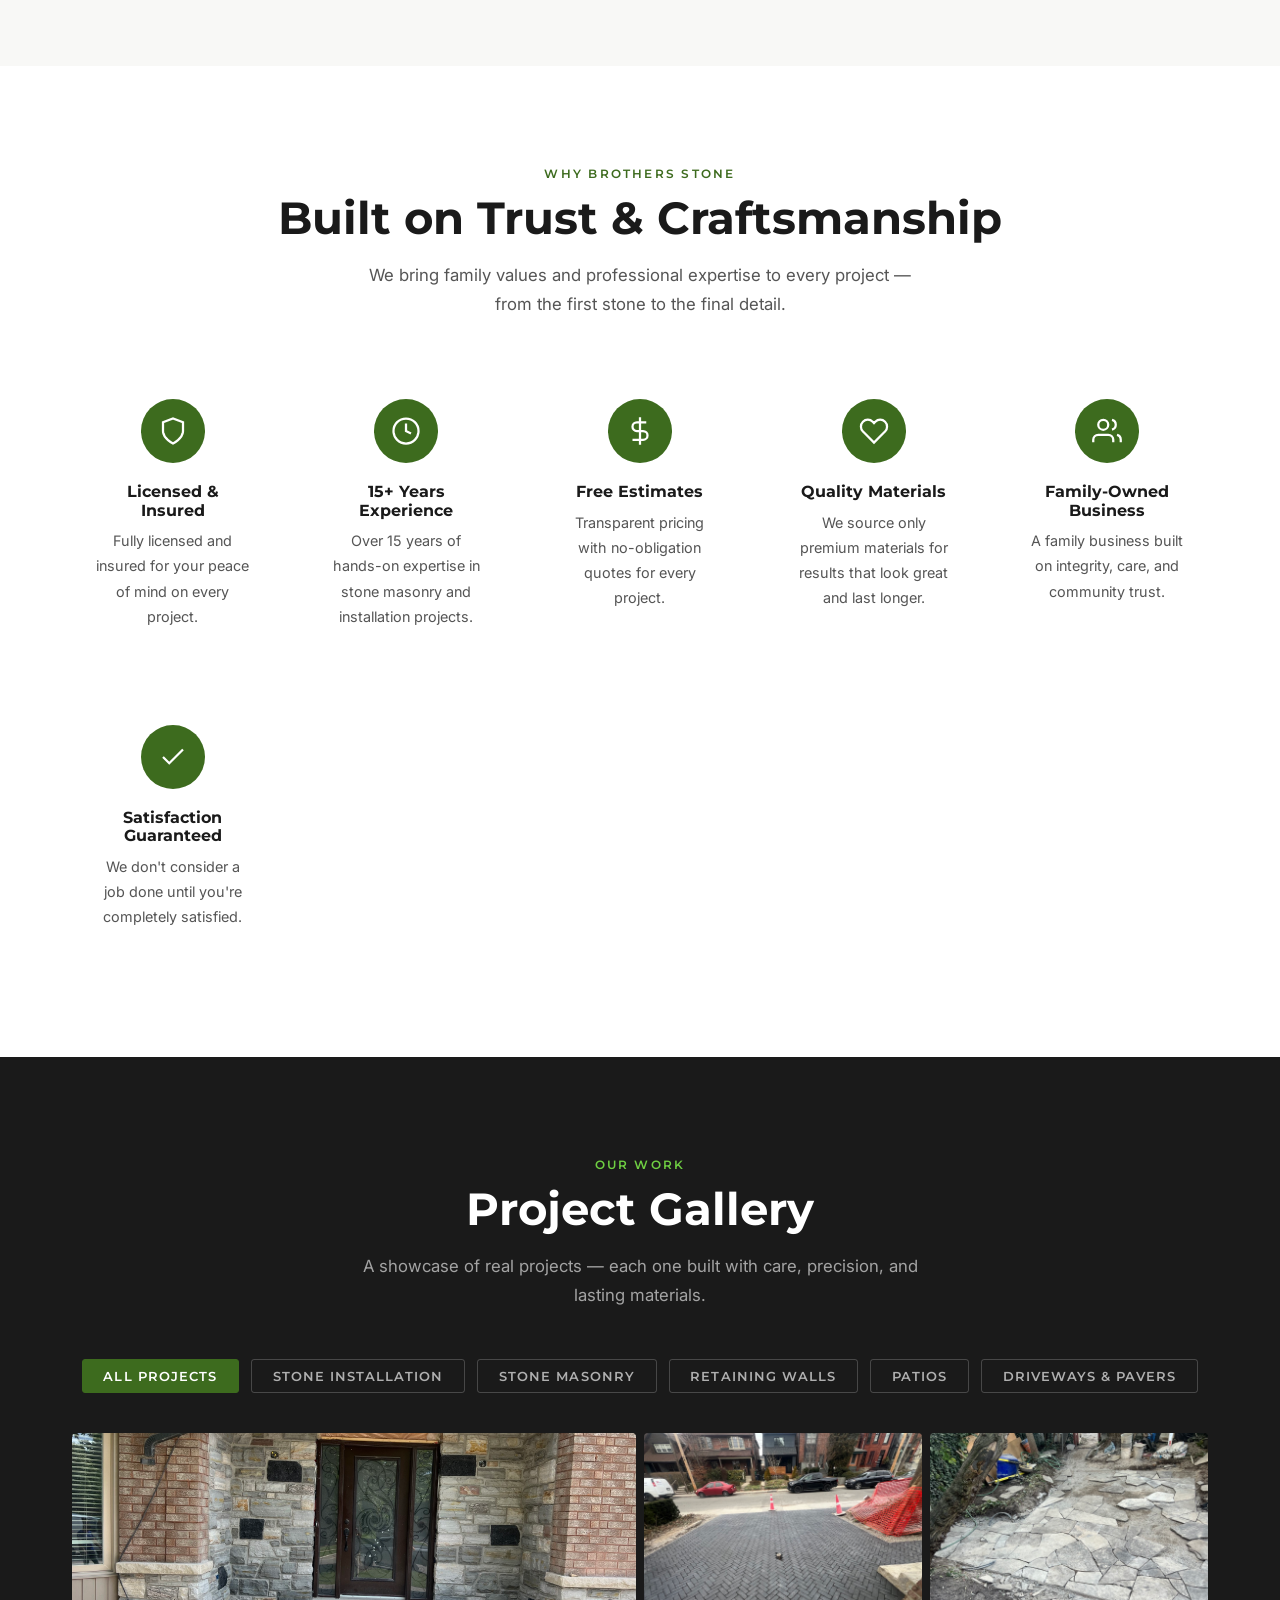
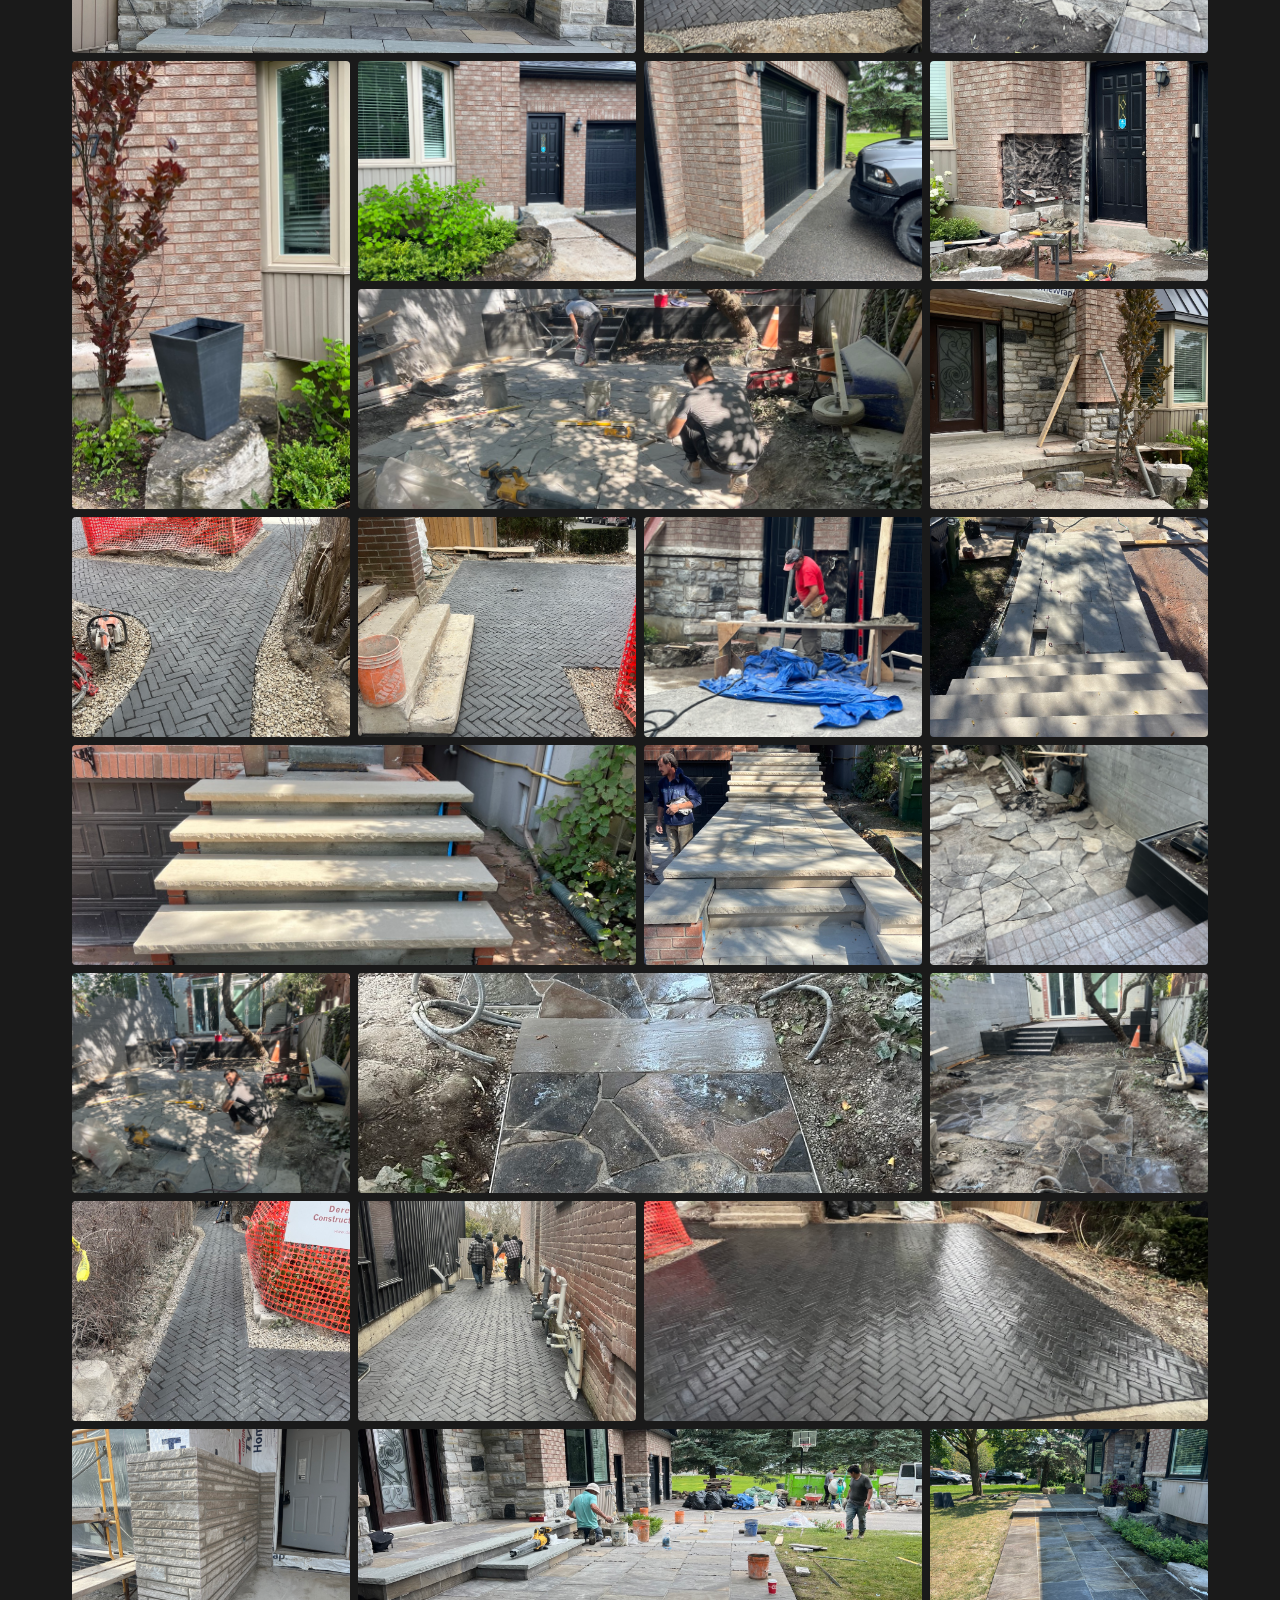
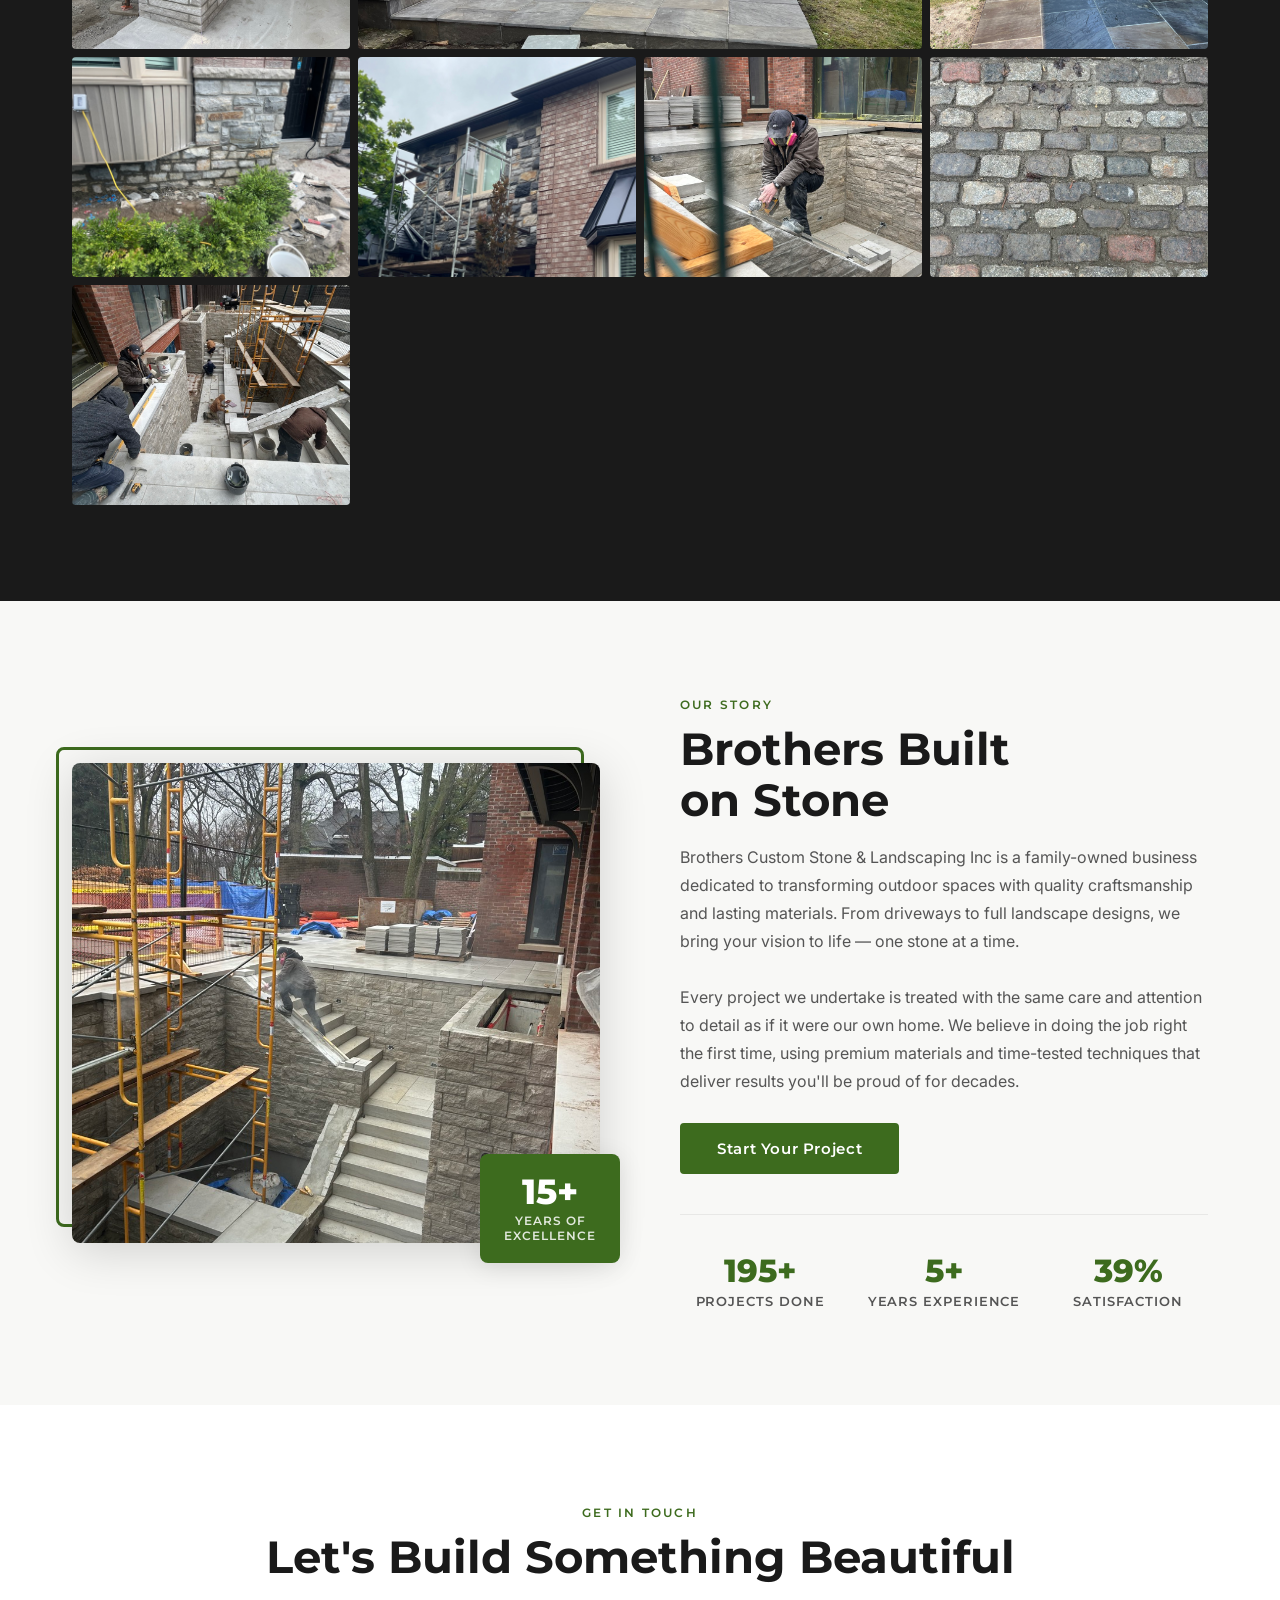
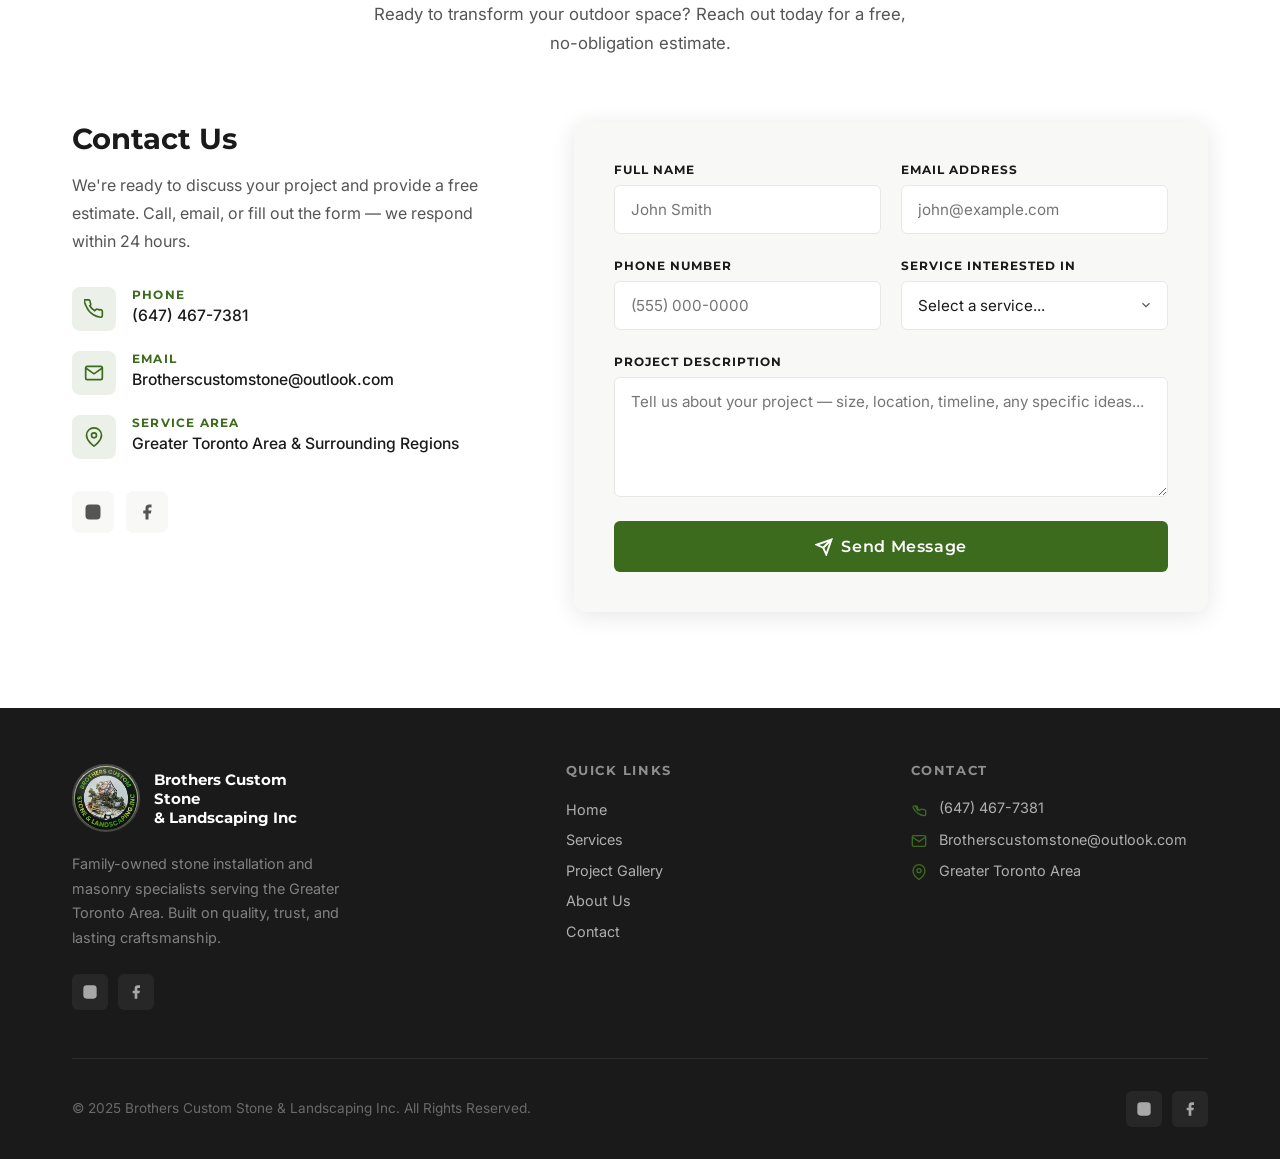
==== commit cde43b35: "Add Instagram link to social section" ====
--- a/index.html
+++ b/index.html
@@ -534,7 +534,7 @@
           </div>
         </div>
         <div class="contact-social">
-          <a href="#" class="social-link" aria-label="Instagram">
+          <a href="https://www.instagram.com/brotherscustomstone" target="_blank" rel="noopener noreferrer" class="social-link" aria-label="Instagram">
             <svg viewBox="0 0 24 24"><rect x="2" y="2" width="20" height="20" rx="5" ry="5"/><path d="M16 11.37A4 4 0 1112.63 8 4 4 0 0116 11.37z"/><line x1="17.5" y1="6.5" x2="17.51" y2="6.5" stroke-width="3" stroke-linecap="round"/></svg>
           </a>
           <a href="#" class="social-link" aria-label="Facebook">
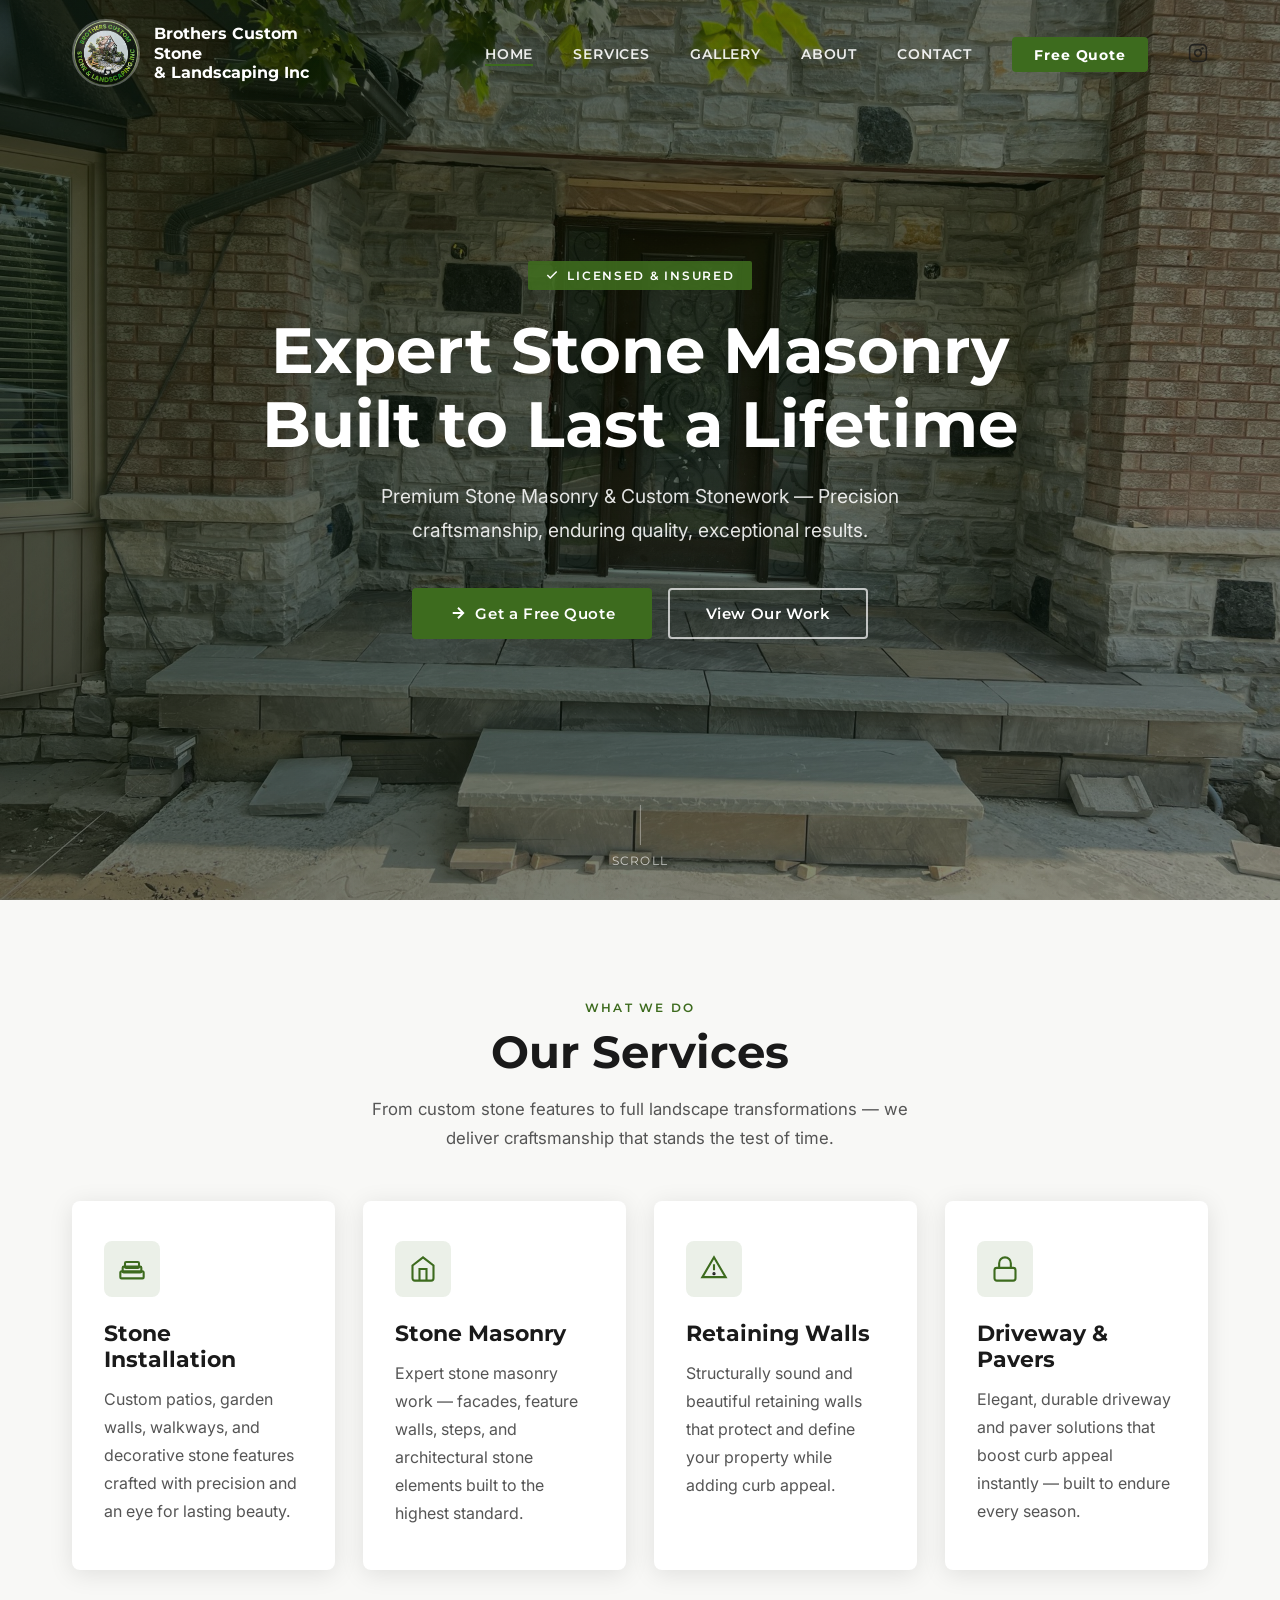
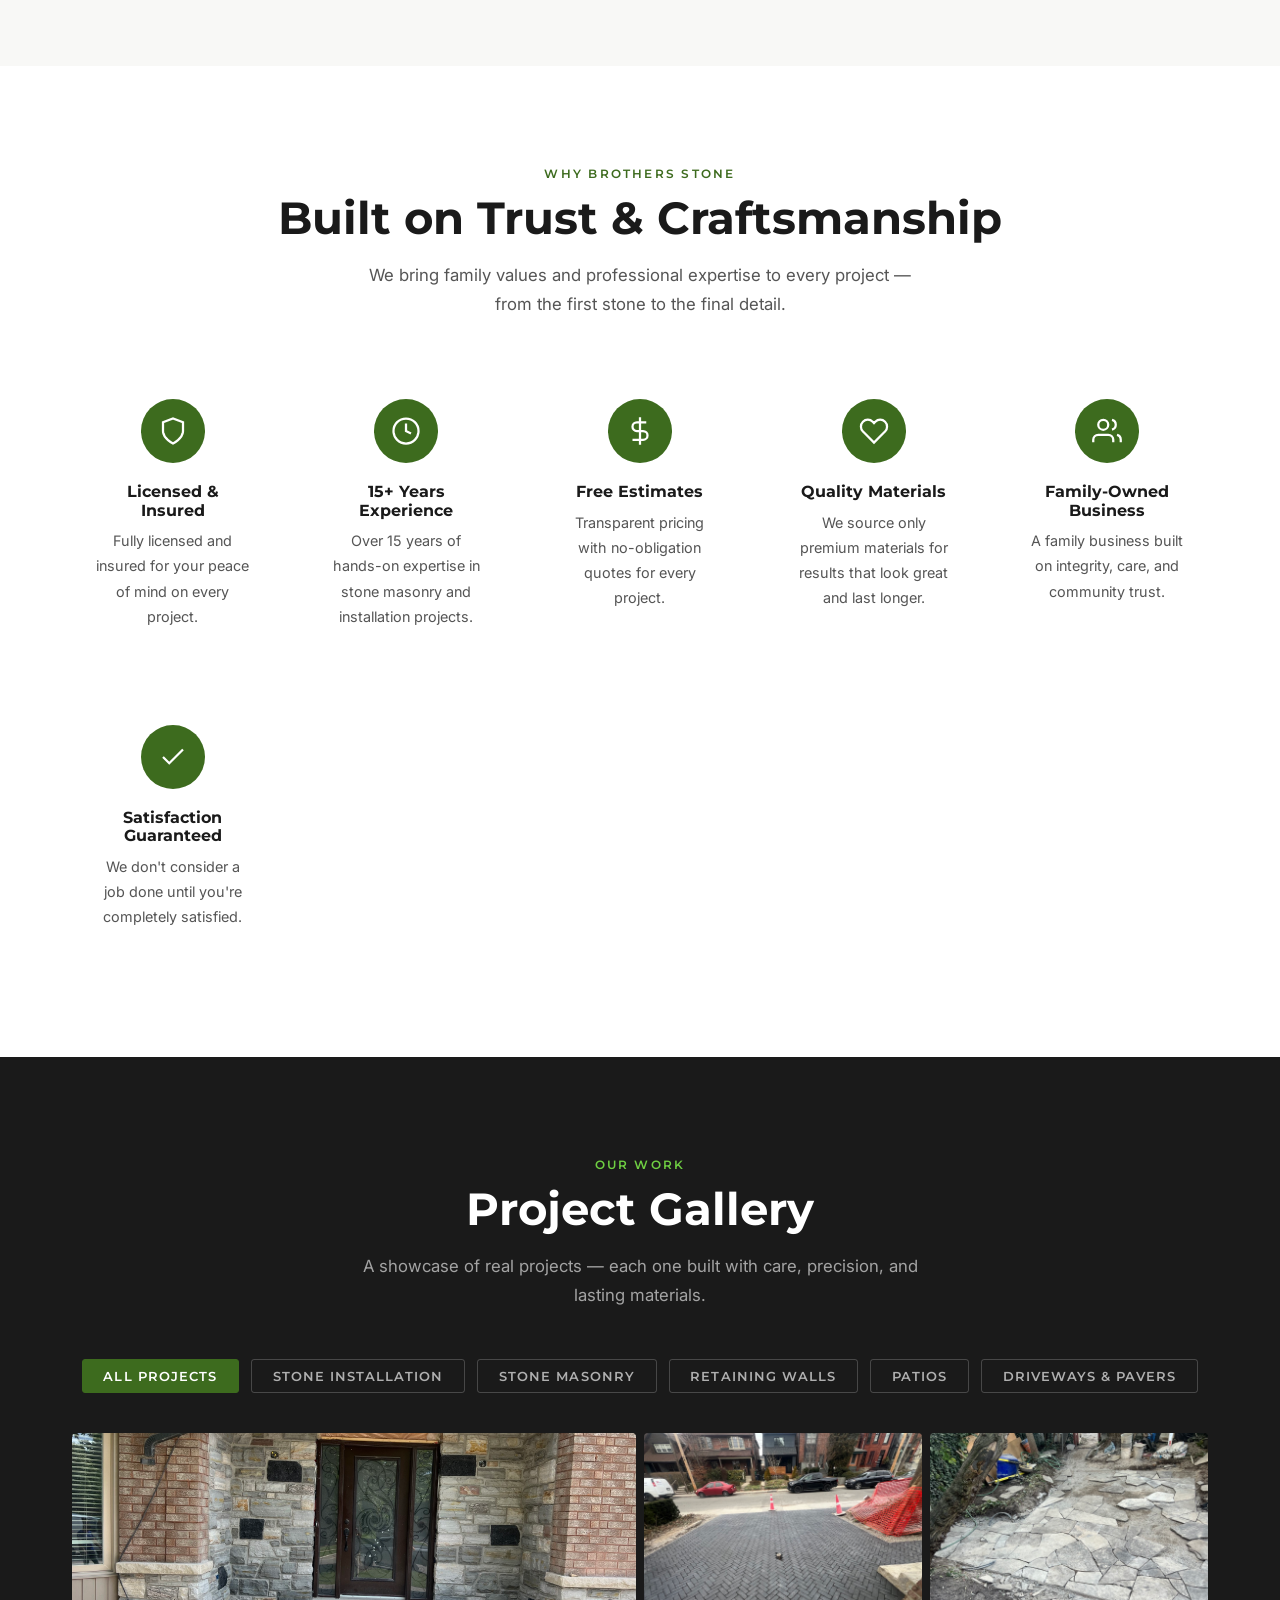
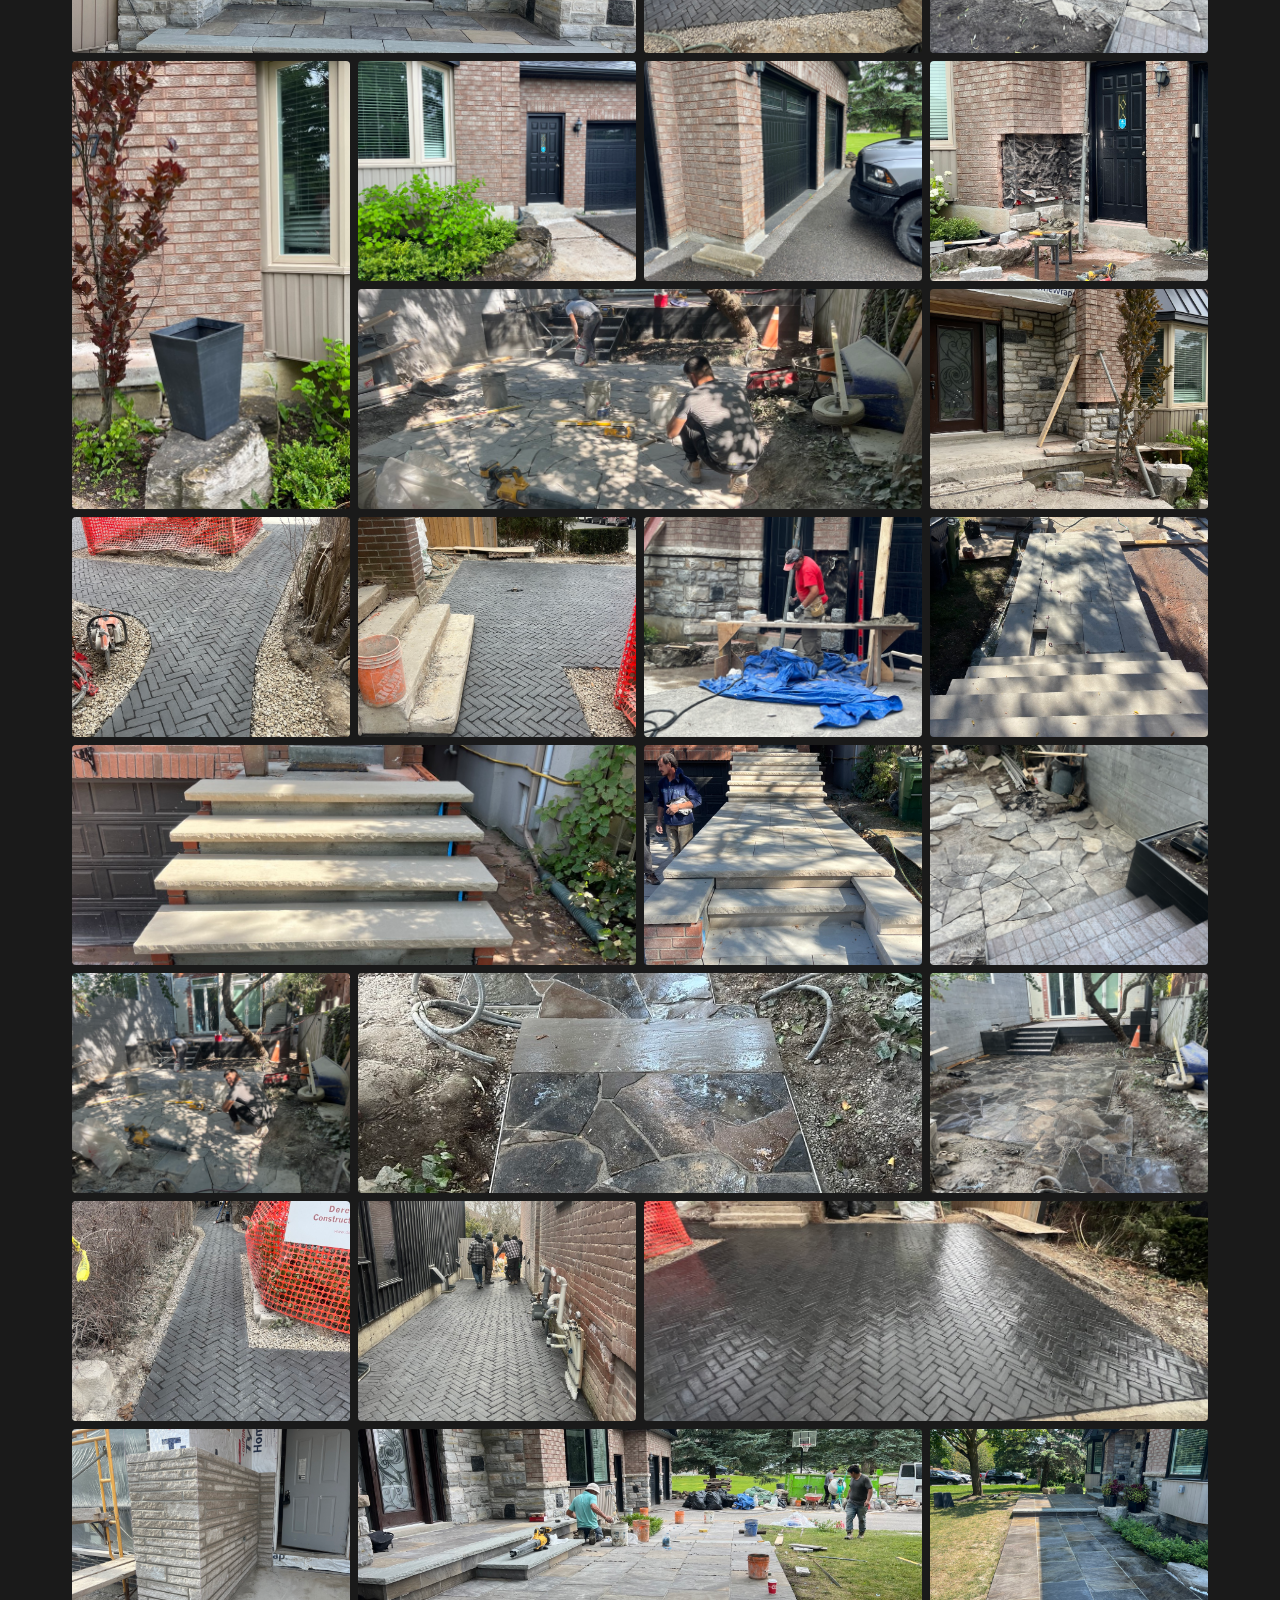
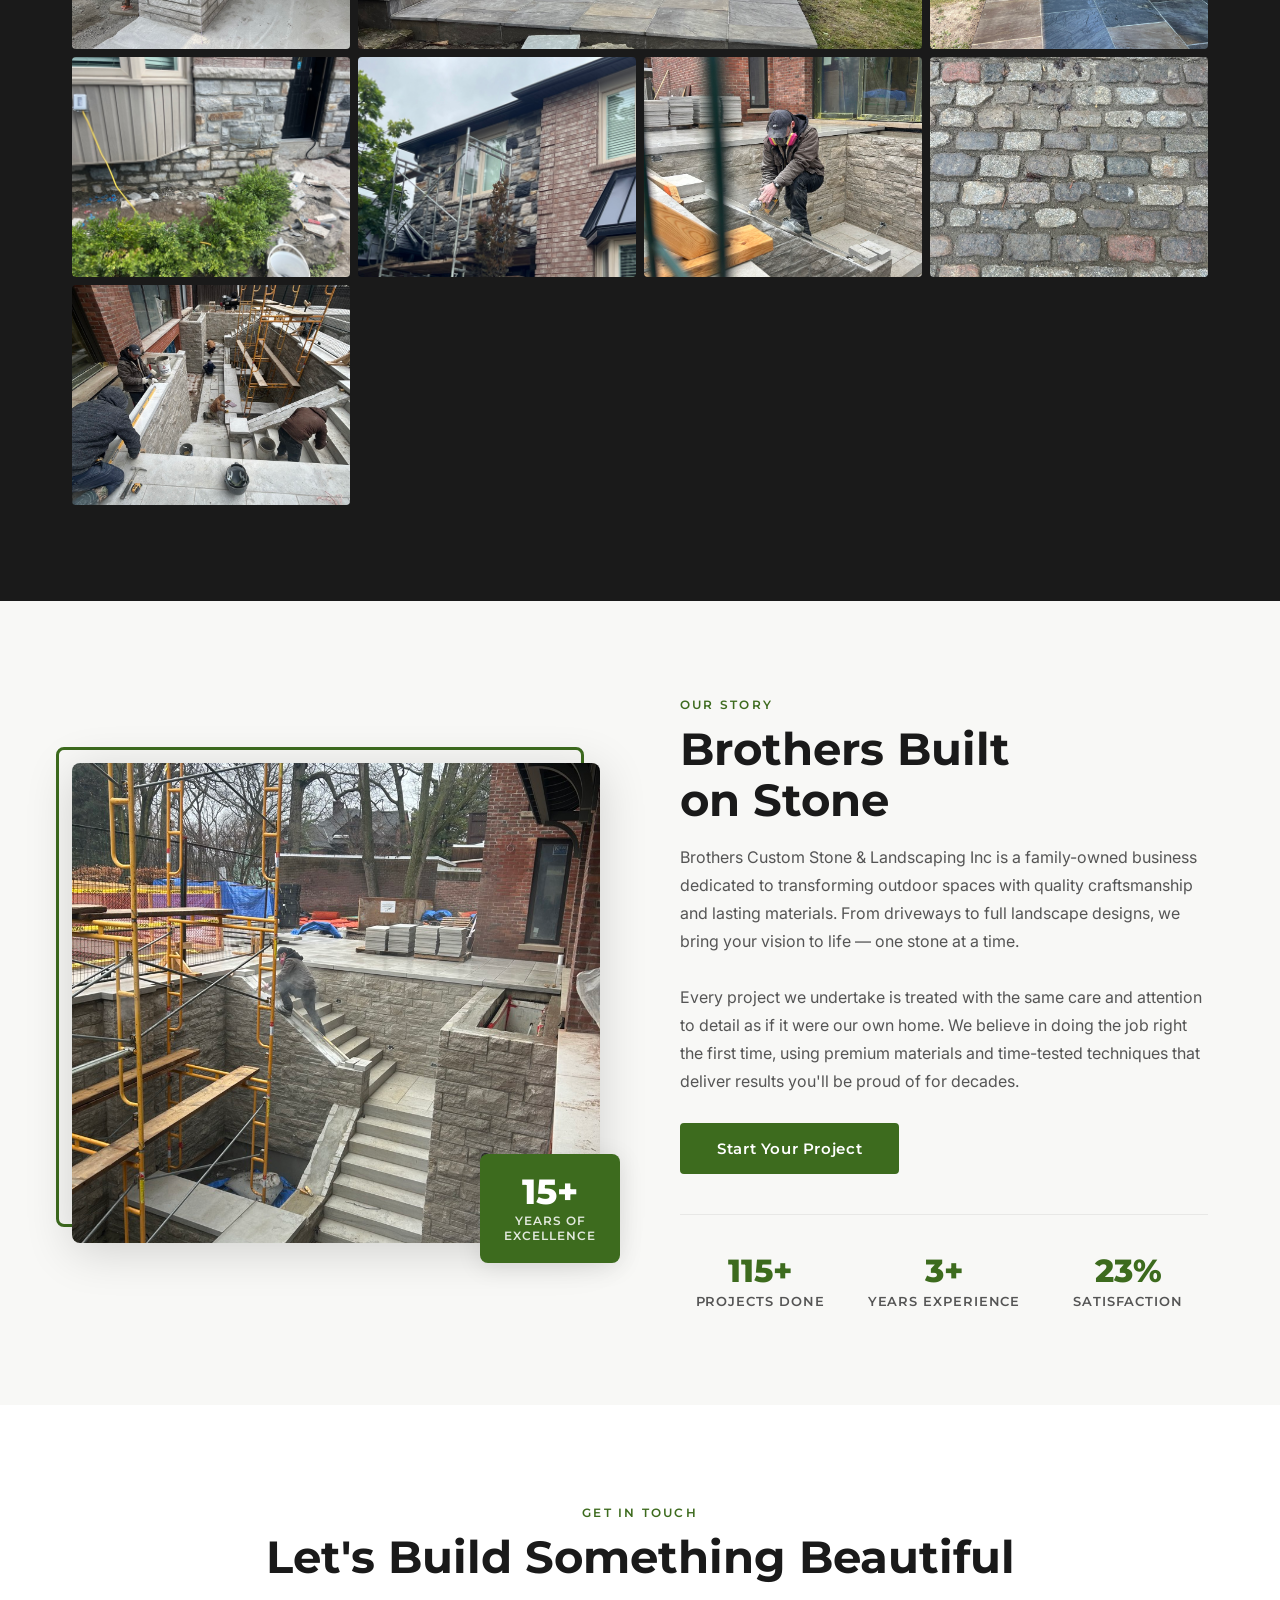
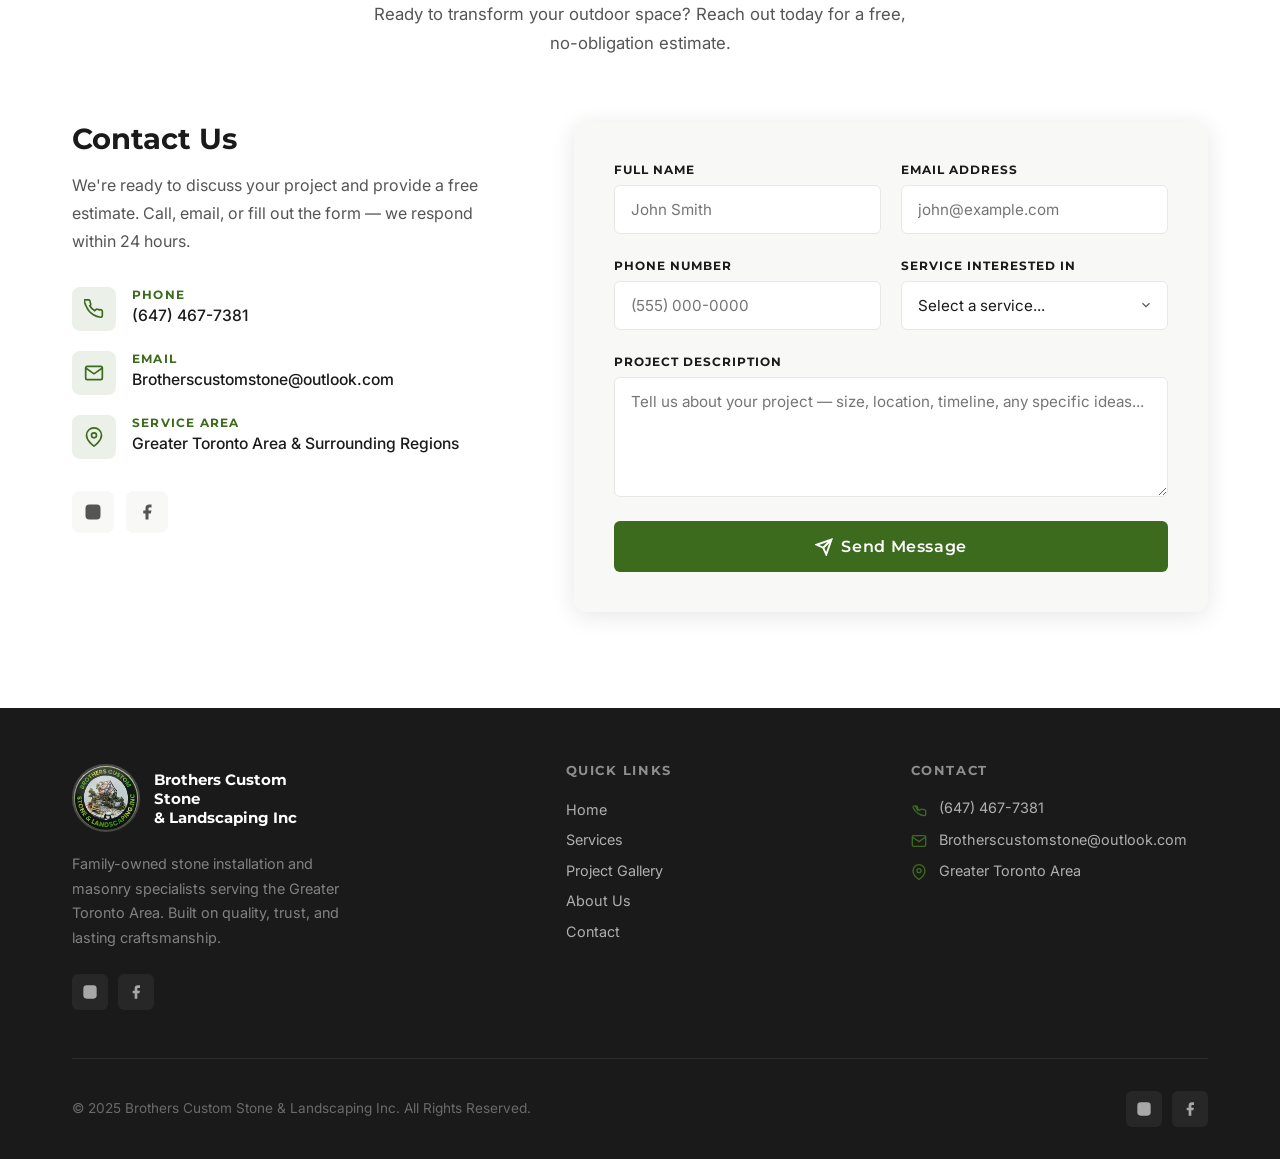
==== commit e0bf7bd7: "Add Instagram icon to navbar" ====
--- a/index.html
+++ b/index.html
@@ -34,6 +34,7 @@
       <li><a href="#about" class="nav-link">About</a></li>
       <li><a href="#contact" class="nav-link">Contact</a></li>
       <li><a href="#contact" class="nav-cta">Free Quote</a></li>
+      <li><a href="https://www.instagram.com/brotherscustomstone" target="_blank" rel="noopener noreferrer" aria-label="Instagram" style="display:flex;align-items:center;color:inherit;opacity:0.8;transition:opacity 0.2s;" onmouseover="this.style.opacity='1'" onmouseout="this.style.opacity='0.8'"><svg xmlns="http://www.w3.org/2000/svg" width="20" height="20" viewBox="0 0 24 24" fill="none" stroke="currentColor" stroke-width="2" stroke-linecap="round" stroke-linejoin="round"><rect x="2" y="2" width="20" height="20" rx="5" ry="5"/><path d="M16 11.37A4 4 0 1112.63 8 4 4 0 0116 11.37z"/><line x1="17.5" y1="6.5" x2="17.51" y2="6.5" stroke-width="3"/></svg></a></li>
     </ul>
     <button class="hamburger" aria-label="Toggle menu">
       <span></span><span></span><span></span>
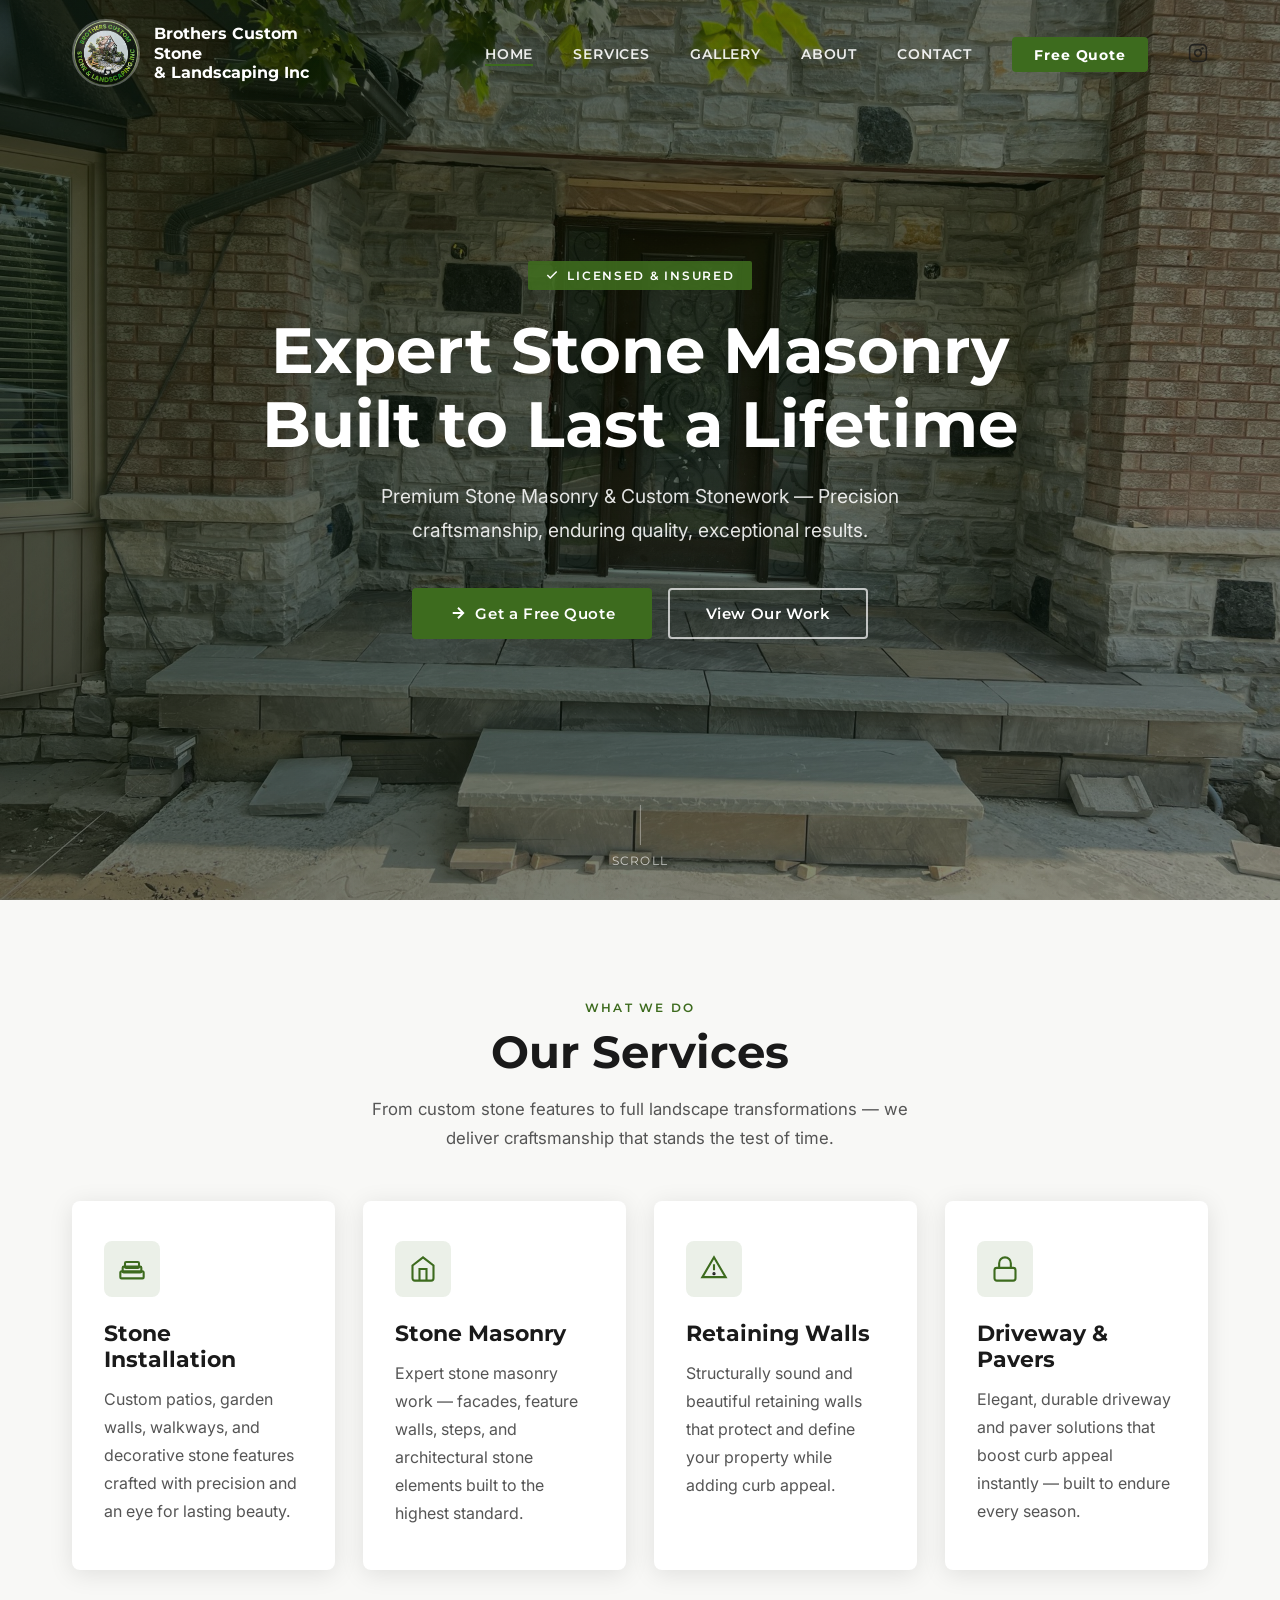
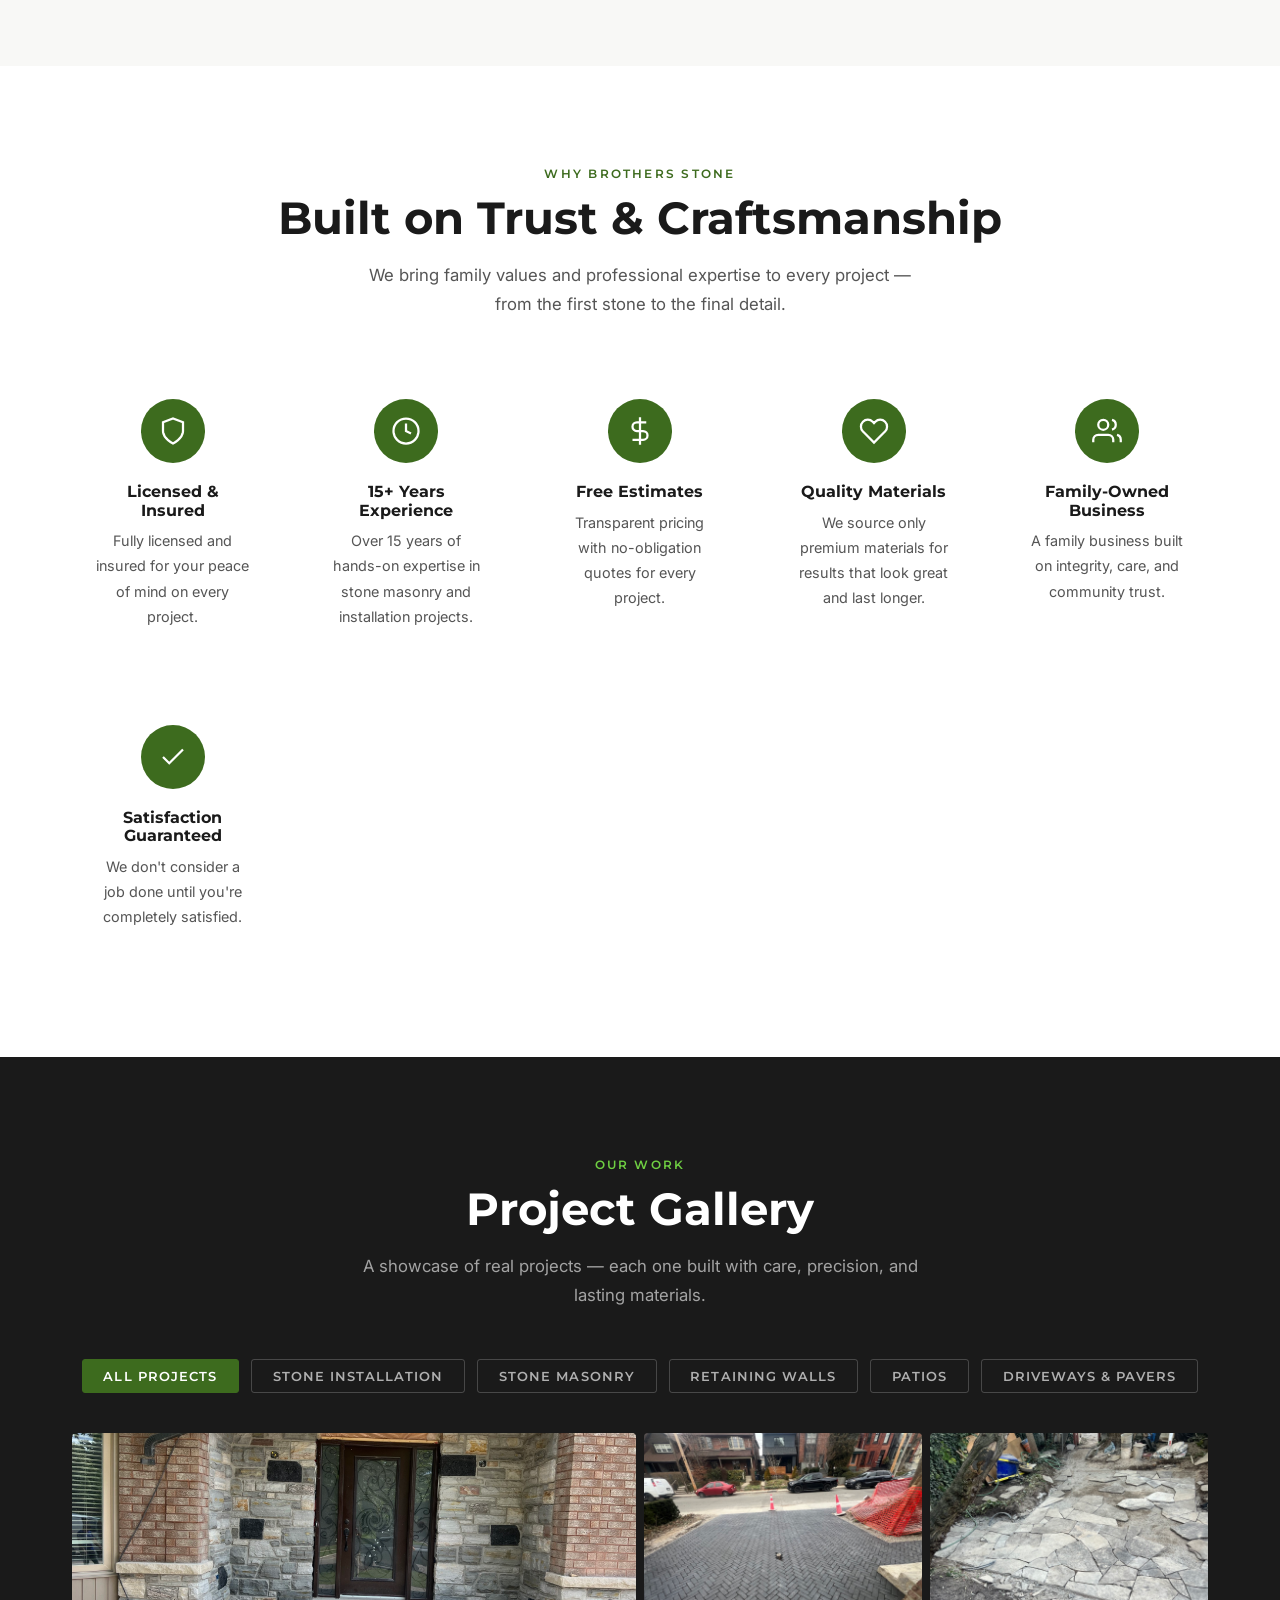
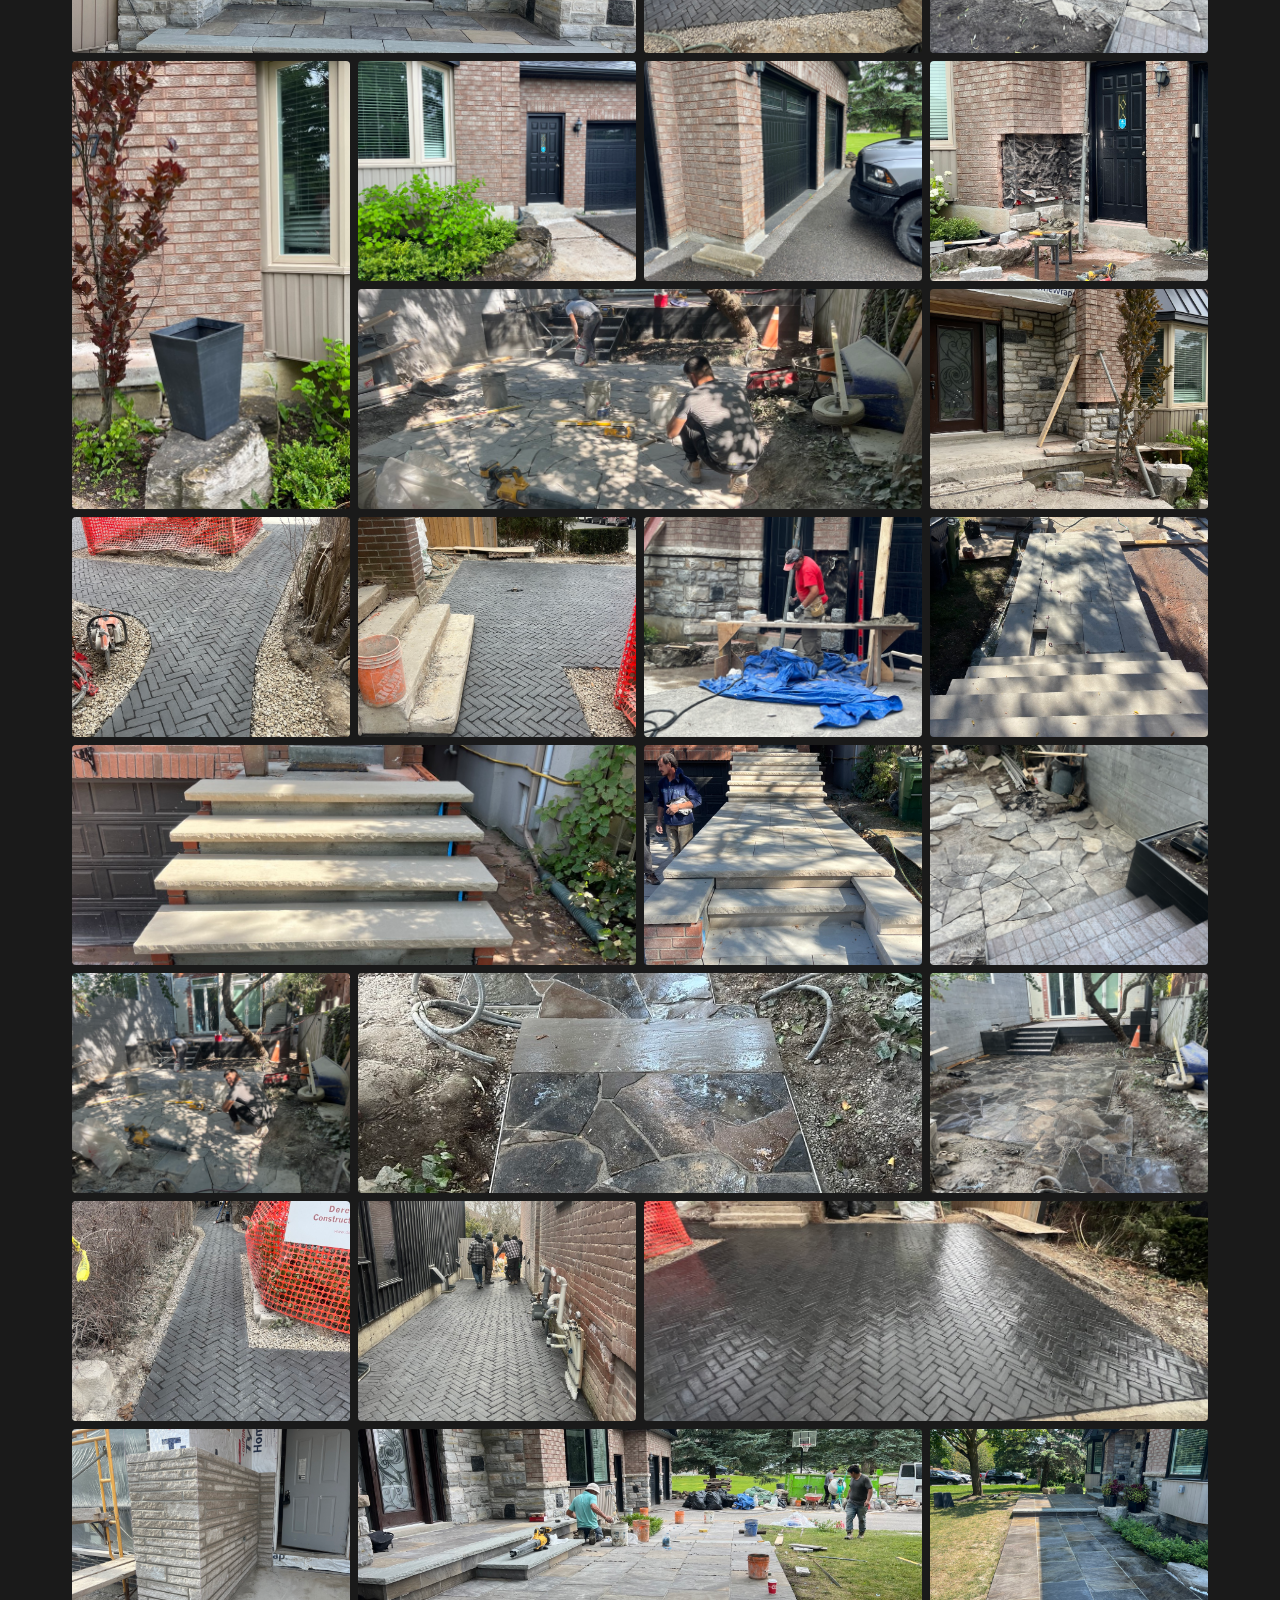
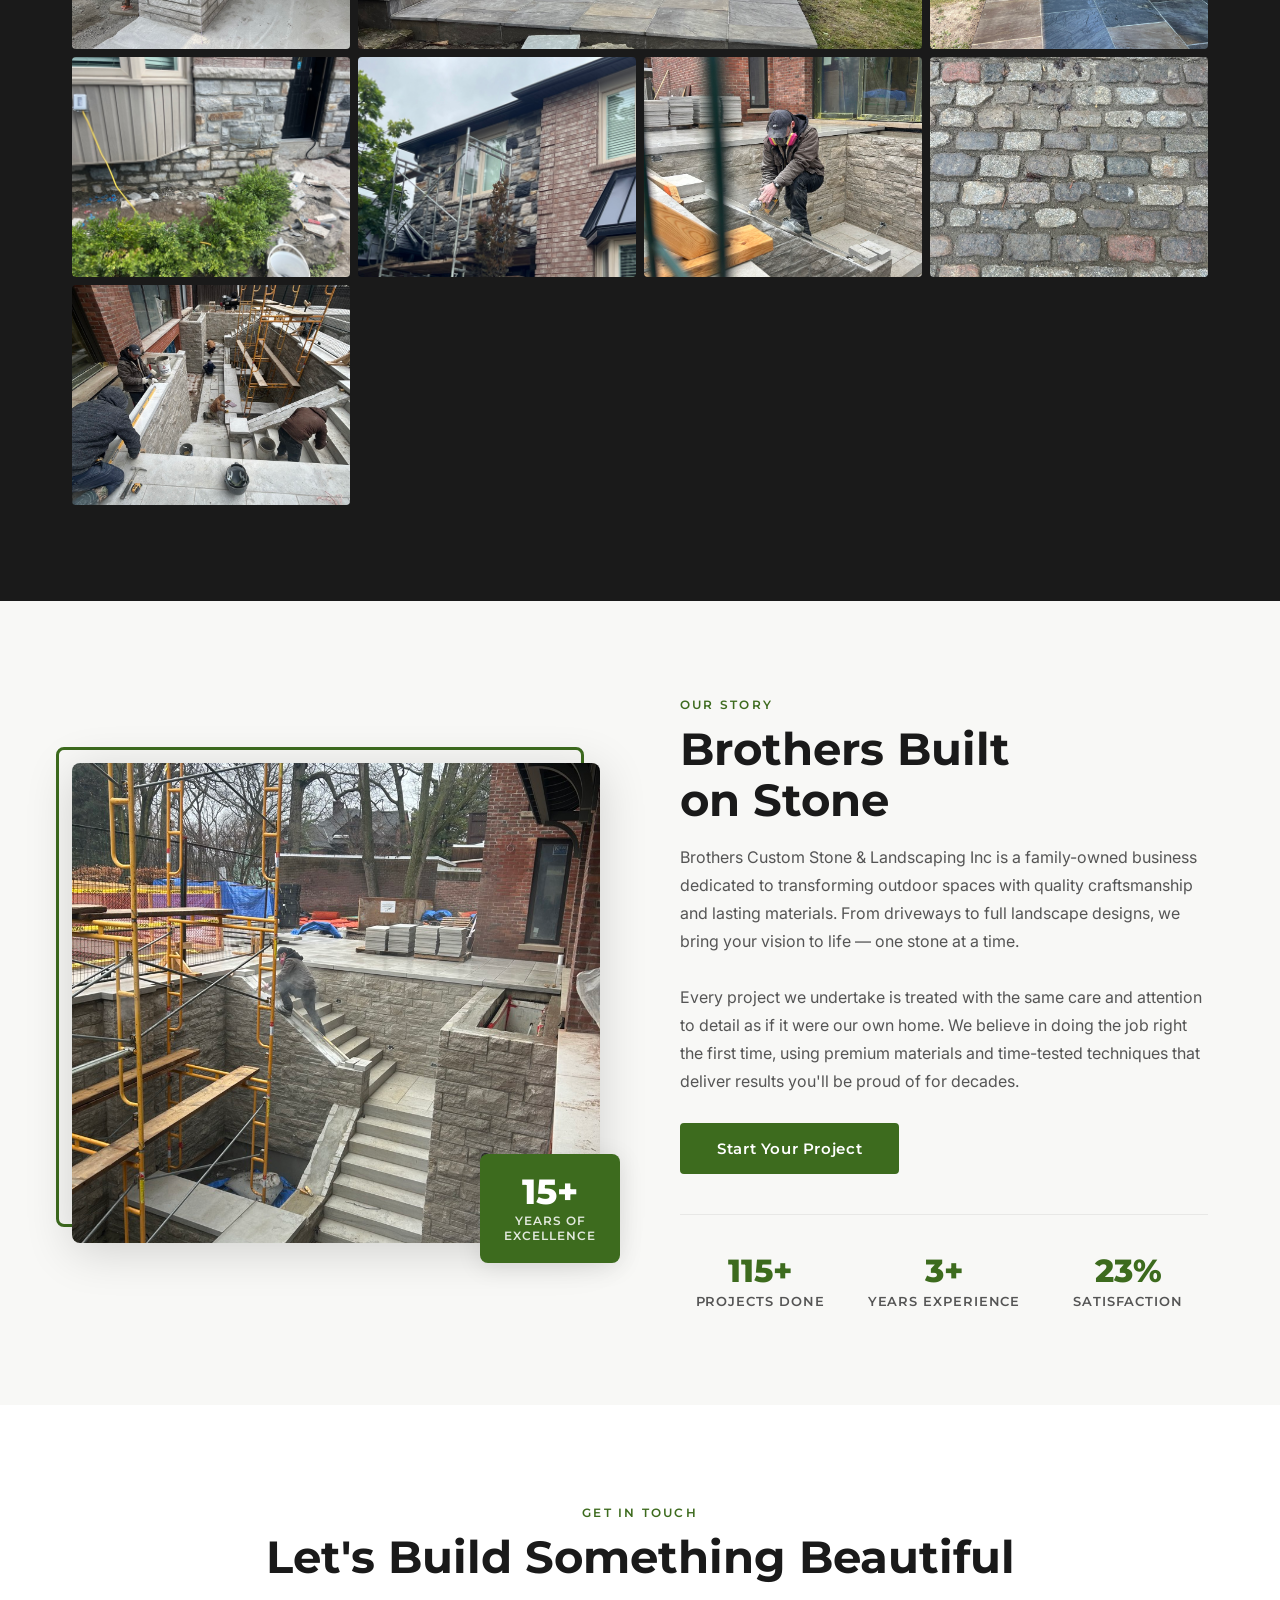
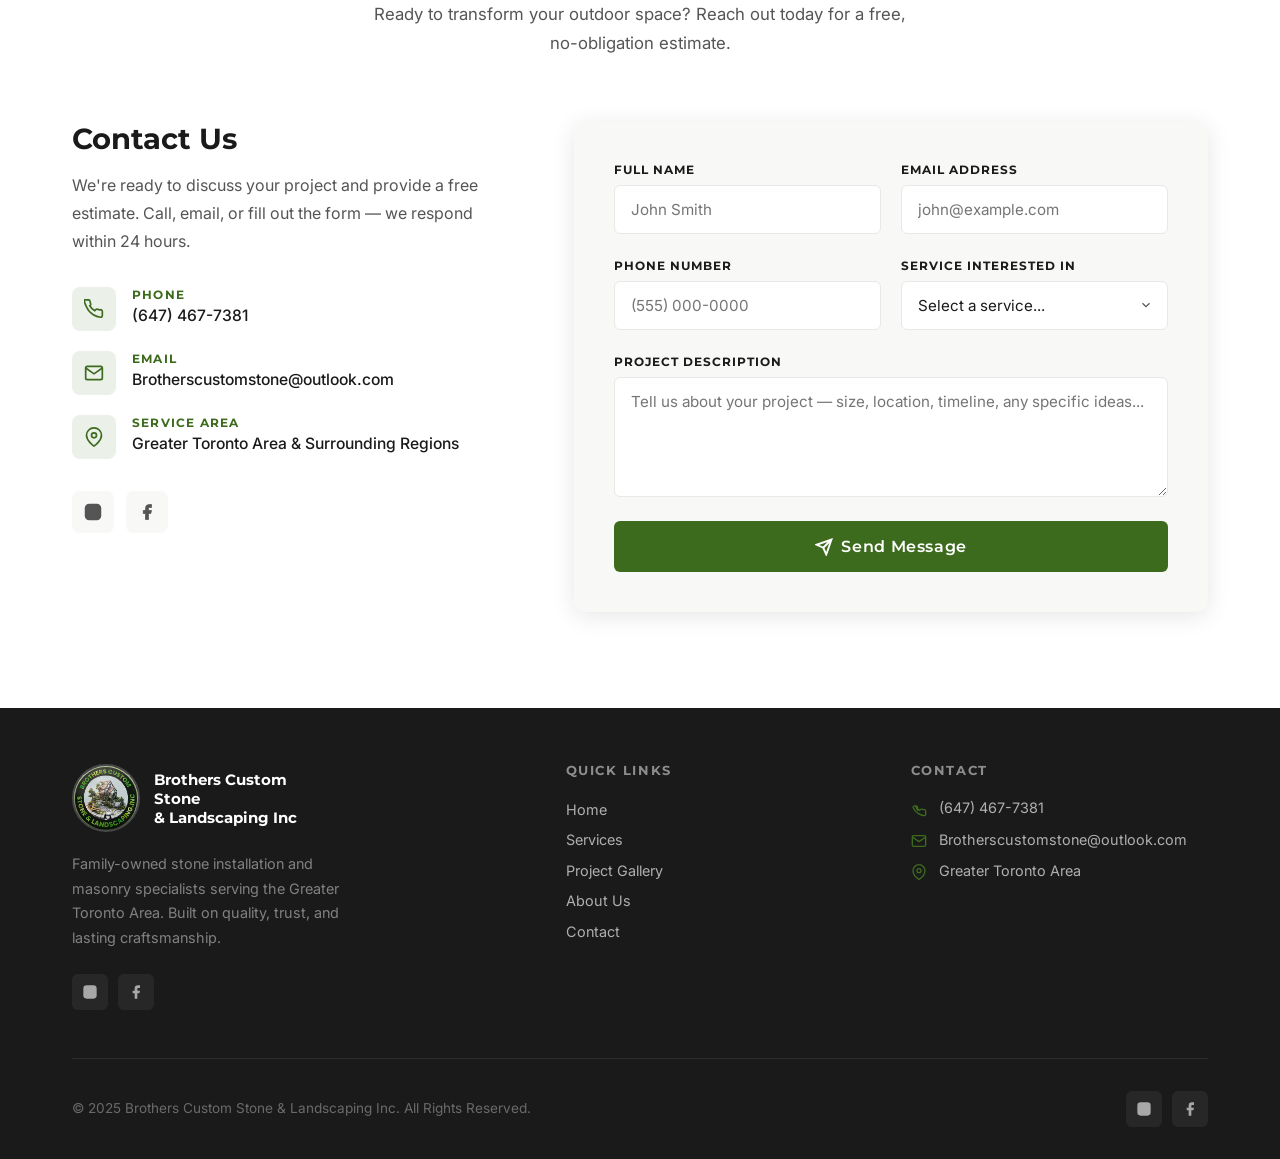
==== commit 892c3c59: "Fix Instagram icon rendering in contact section" ====
--- a/index.html
+++ b/index.html
@@ -536,7 +536,7 @@
         </div>
         <div class="contact-social">
           <a href="https://www.instagram.com/brotherscustomstone" target="_blank" rel="noopener noreferrer" class="social-link" aria-label="Instagram">
-            <svg viewBox="0 0 24 24"><rect x="2" y="2" width="20" height="20" rx="5" ry="5"/><path d="M16 11.37A4 4 0 1112.63 8 4 4 0 0116 11.37z"/><line x1="17.5" y1="6.5" x2="17.51" y2="6.5" stroke-width="3" stroke-linecap="round"/></svg>
+            <svg viewBox="0 0 24 24" fill="none" stroke="currentColor" stroke-width="2" stroke-linecap="round" stroke-linejoin="round"><rect x="2" y="2" width="20" height="20" rx="5" ry="5"/><path d="M16 11.37A4 4 0 1112.63 8 4 4 0 0116 11.37z"/><line x1="17.5" y1="6.5" x2="17.51" y2="6.5" stroke-width="3"/></svg>
           </a>
           <a href="#" class="social-link" aria-label="Facebook">
             <svg viewBox="0 0 24 24"><path d="M18 2h-3a5 5 0 00-5 5v3H7v4h3v8h4v-8h3l1-4h-4V7a1 1 0 011-1h3z"/></svg>
--- a/styles.css
+++ b/styles.css
@@ -685,8 +685,8 @@
   transition: var(--transition);
 }
 .social-link:hover { background: var(--green); }
-.social-link svg { width: 18px; height: 18px; fill: var(--mid-gray); transition: fill var(--transition); }
-.social-link:hover svg { fill: var(--white); }
+.social-link svg { width: 18px; height: 18px; fill: var(--mid-gray); stroke: var(--mid-gray); transition: fill var(--transition), stroke var(--transition); }
+.social-link:hover svg { fill: var(--white); stroke: var(--white); }
 
 .contact-form {
   background: var(--off-white);
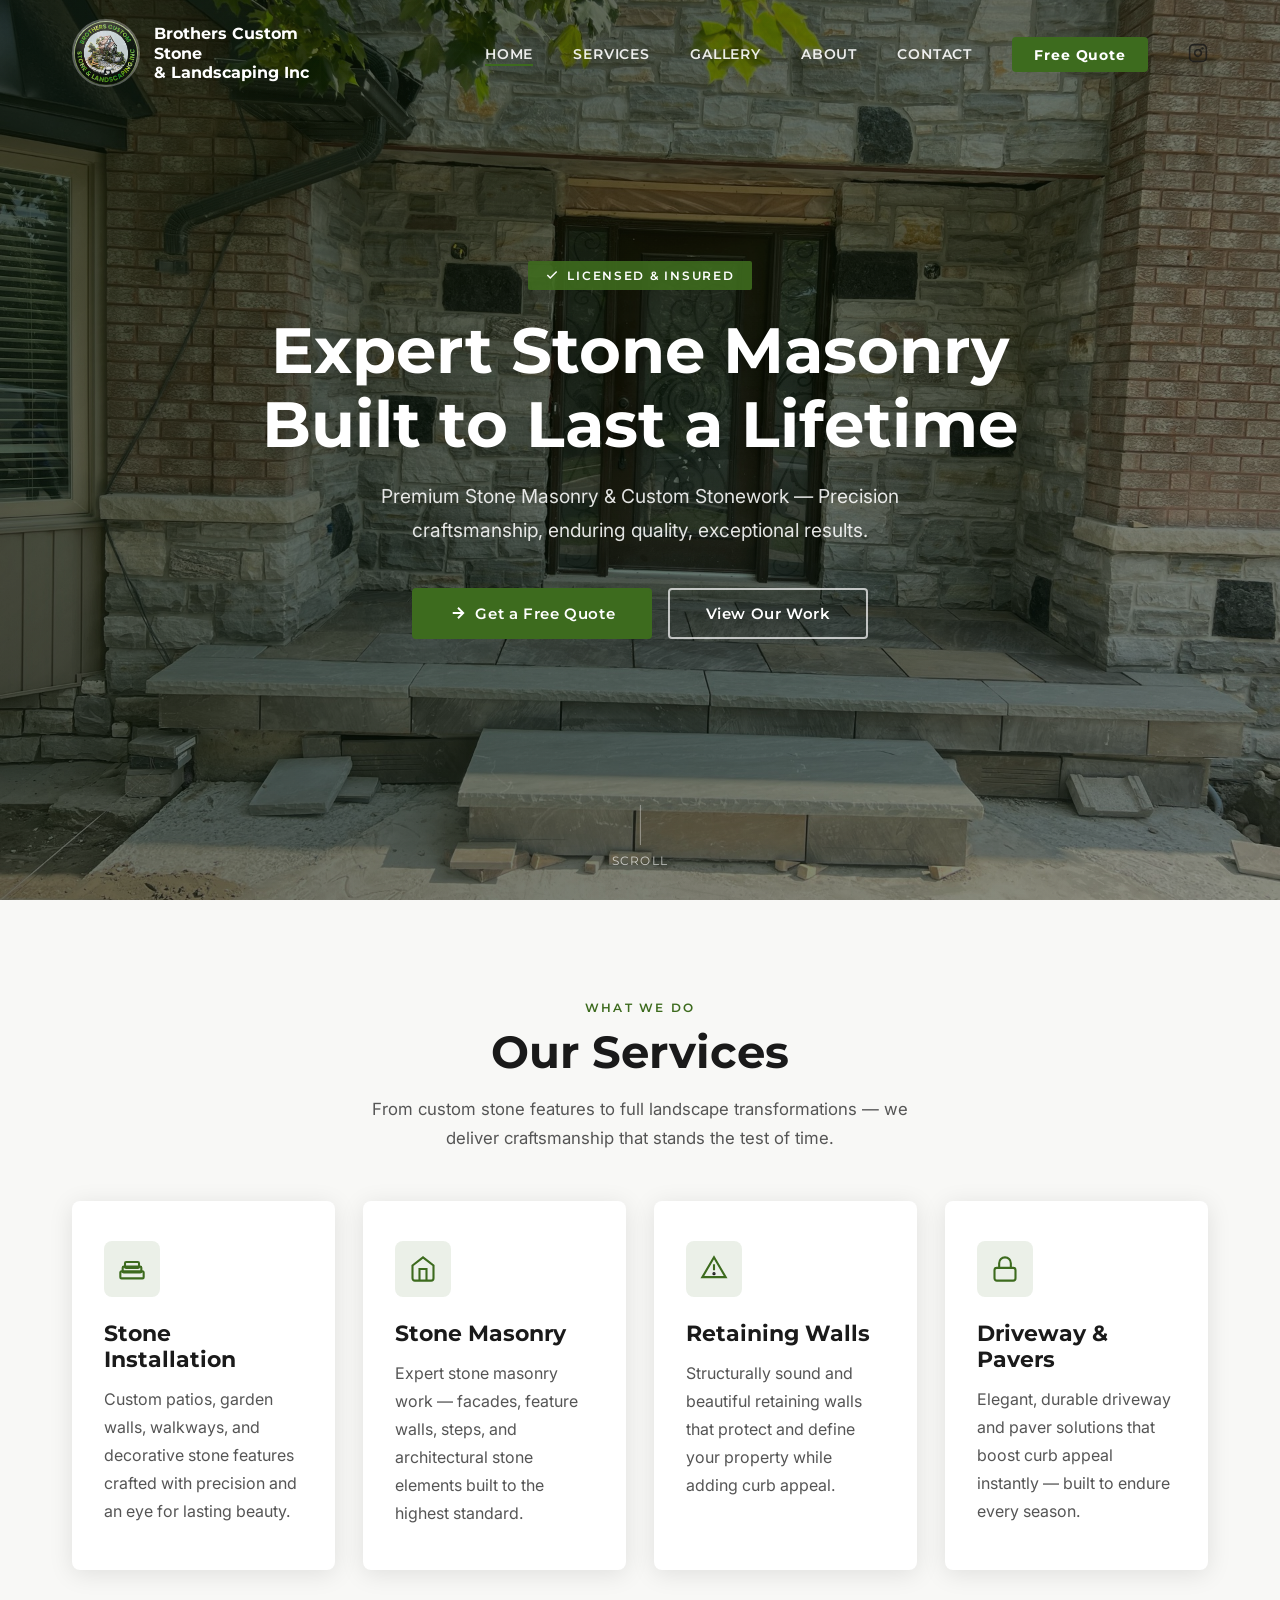
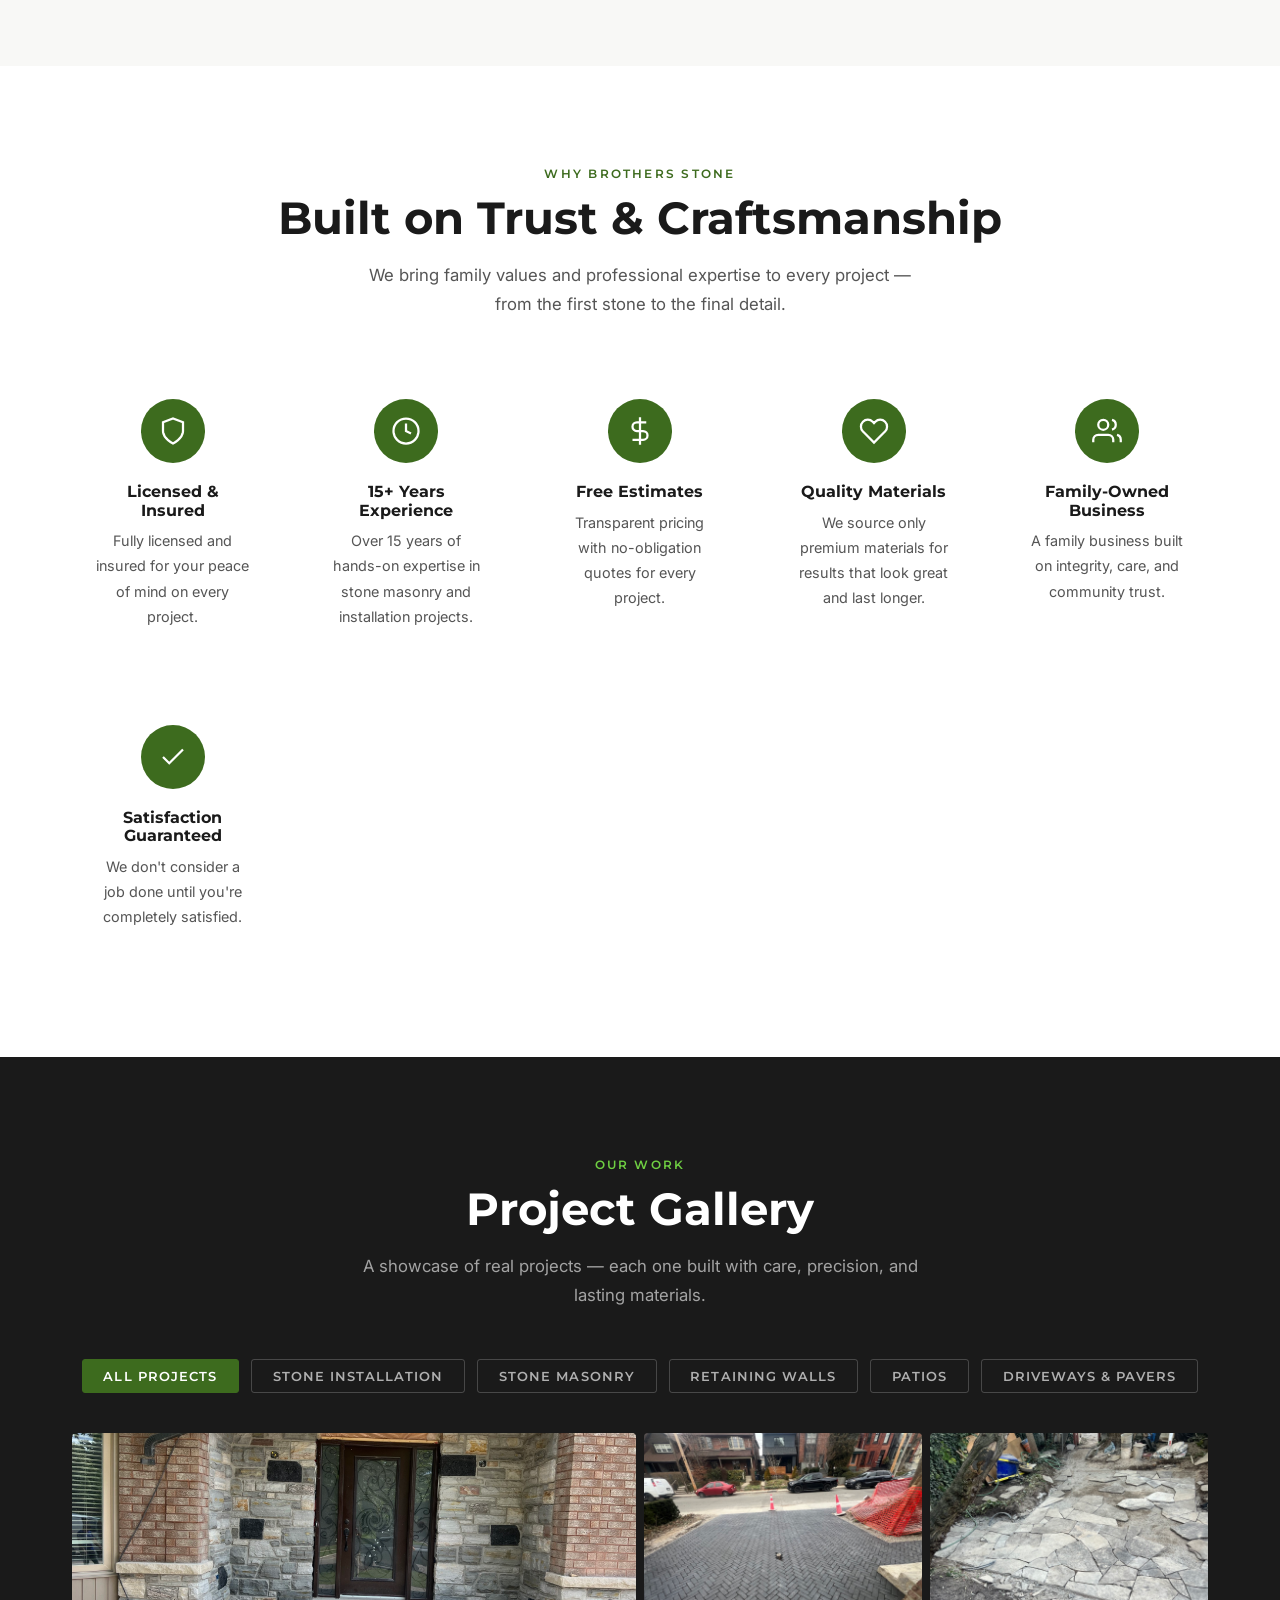
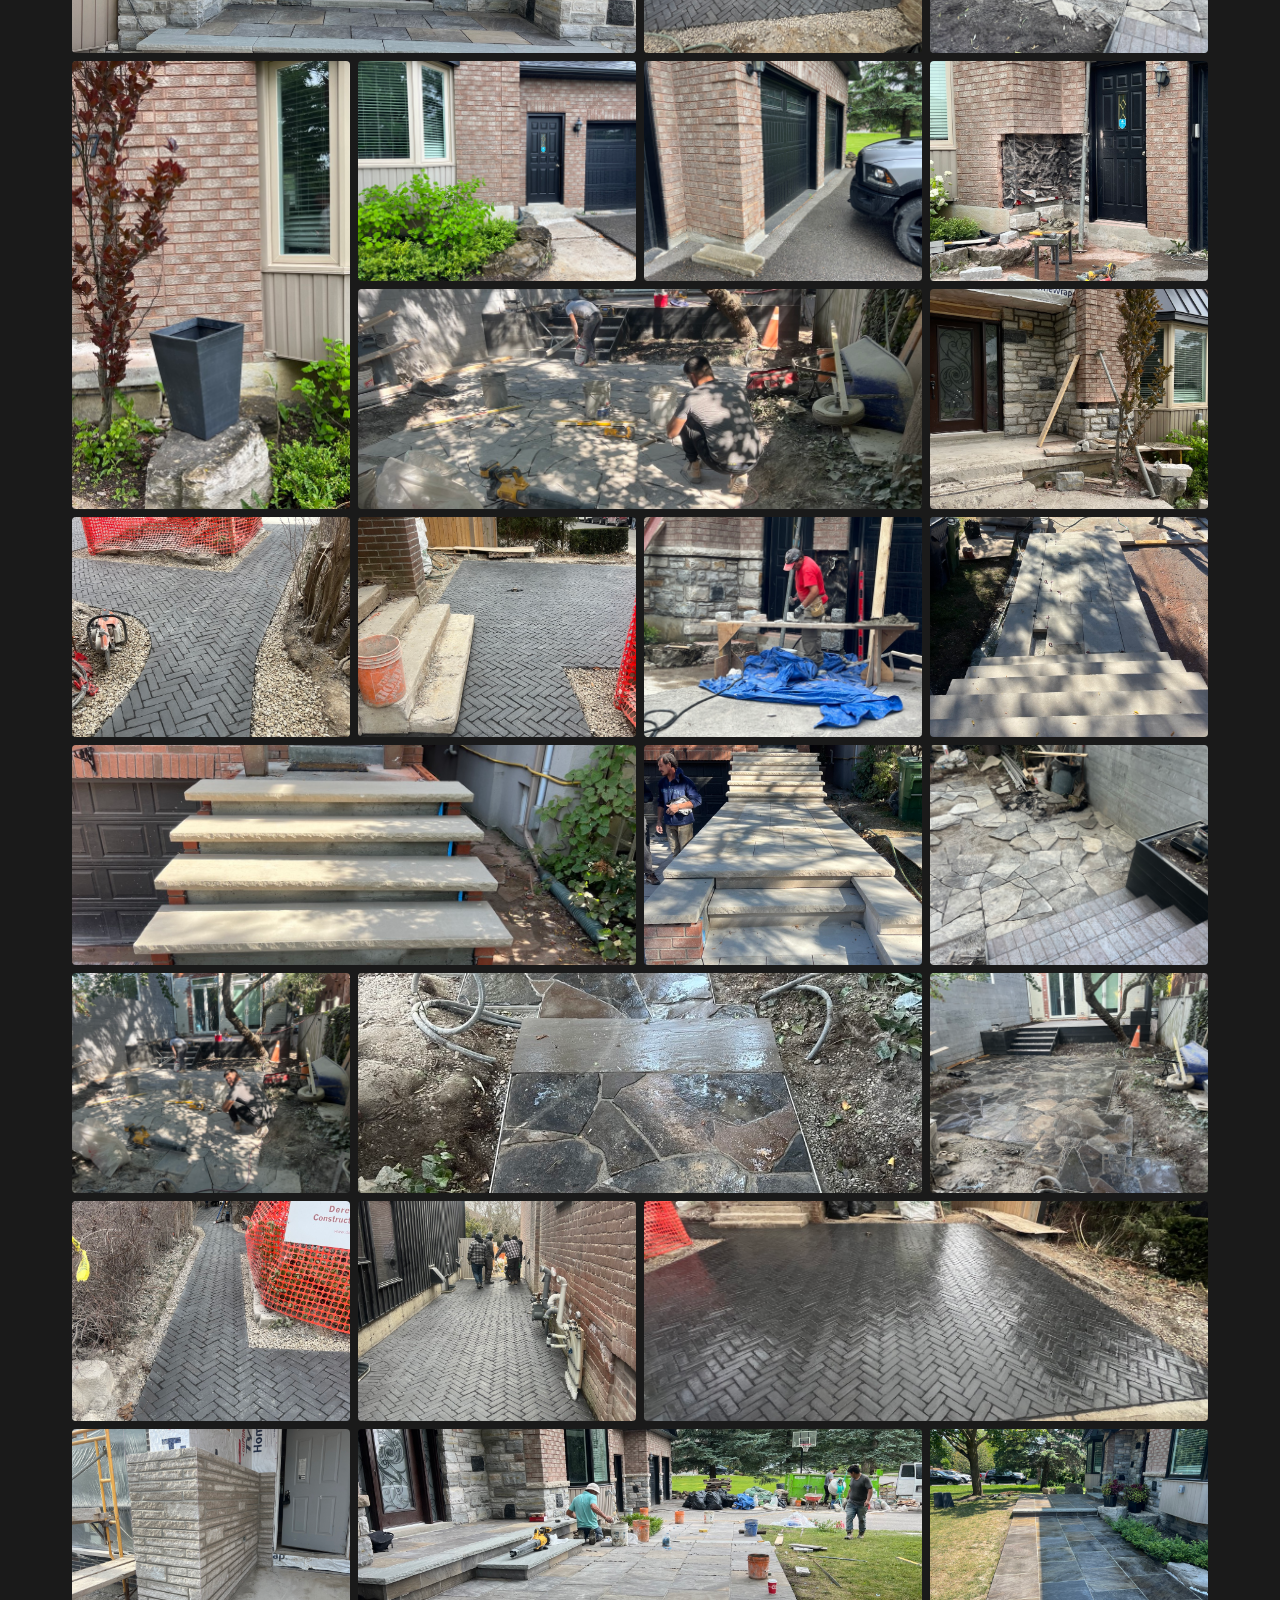
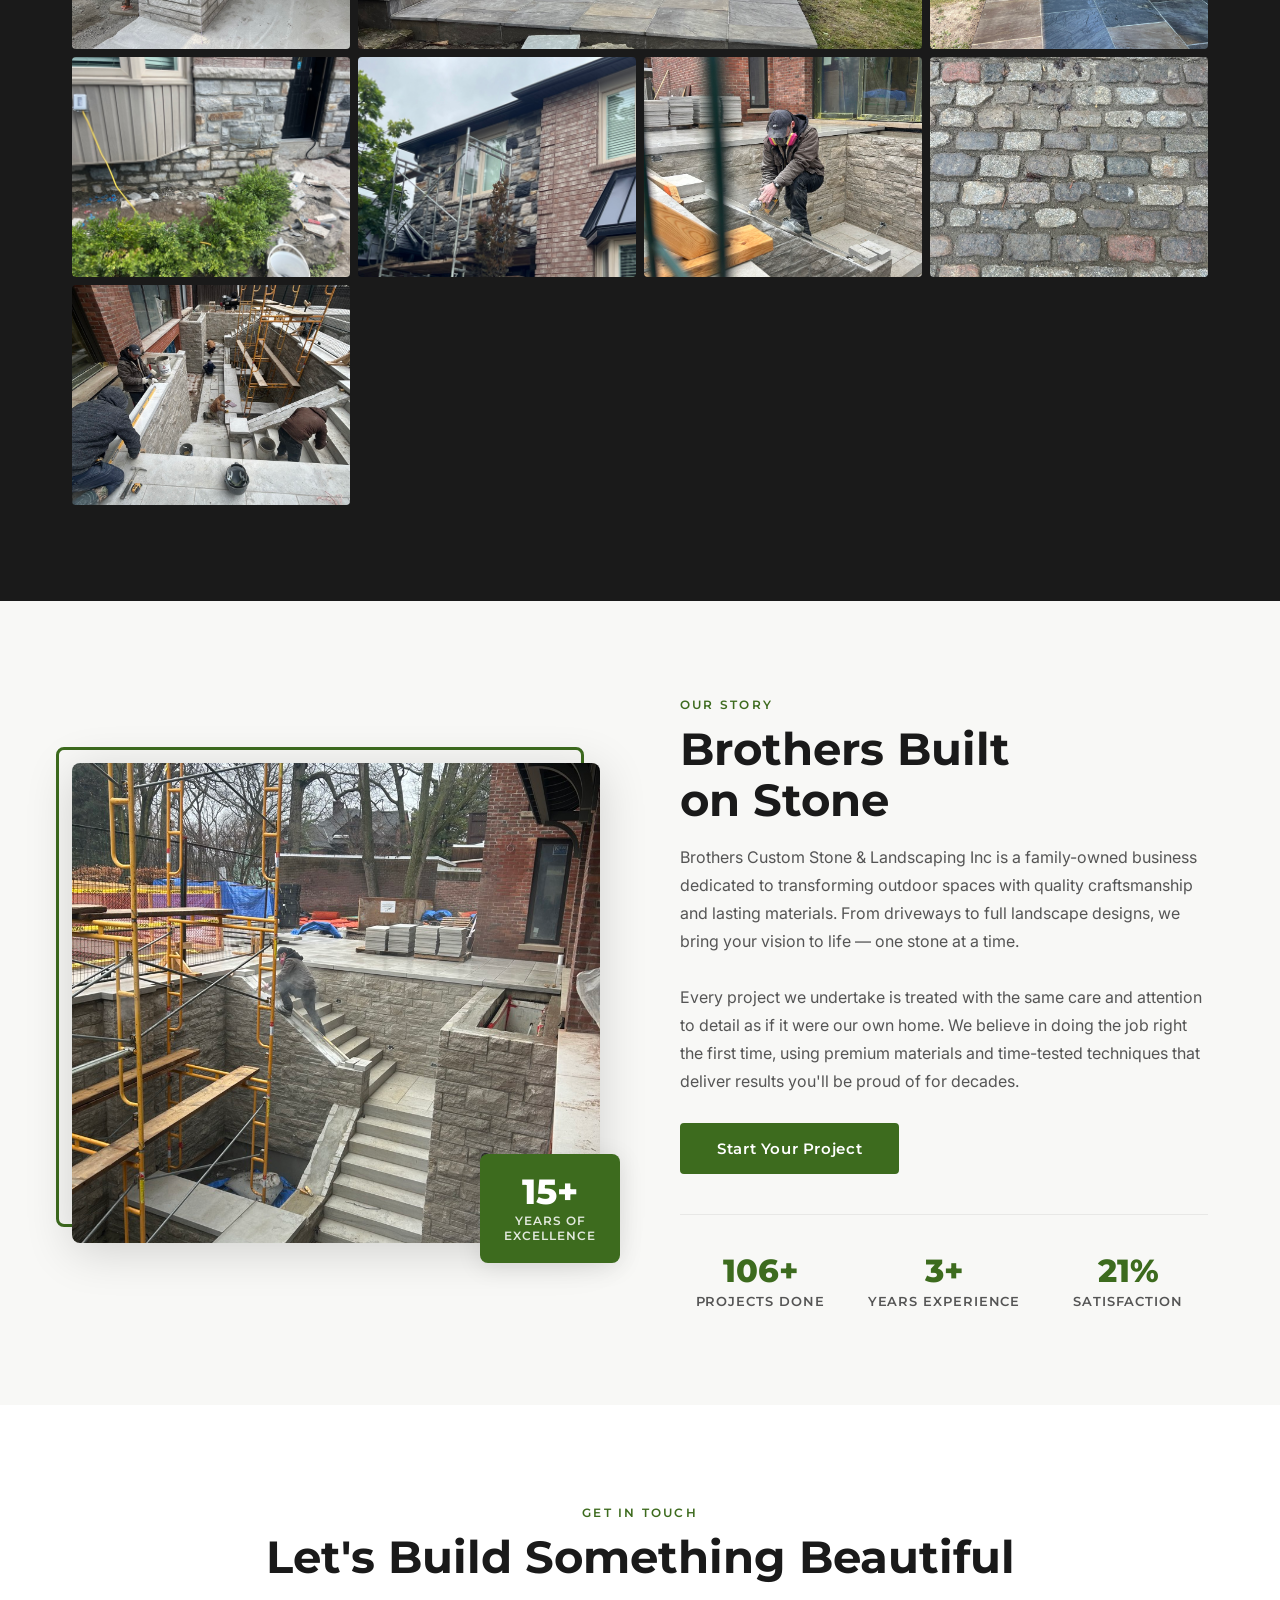
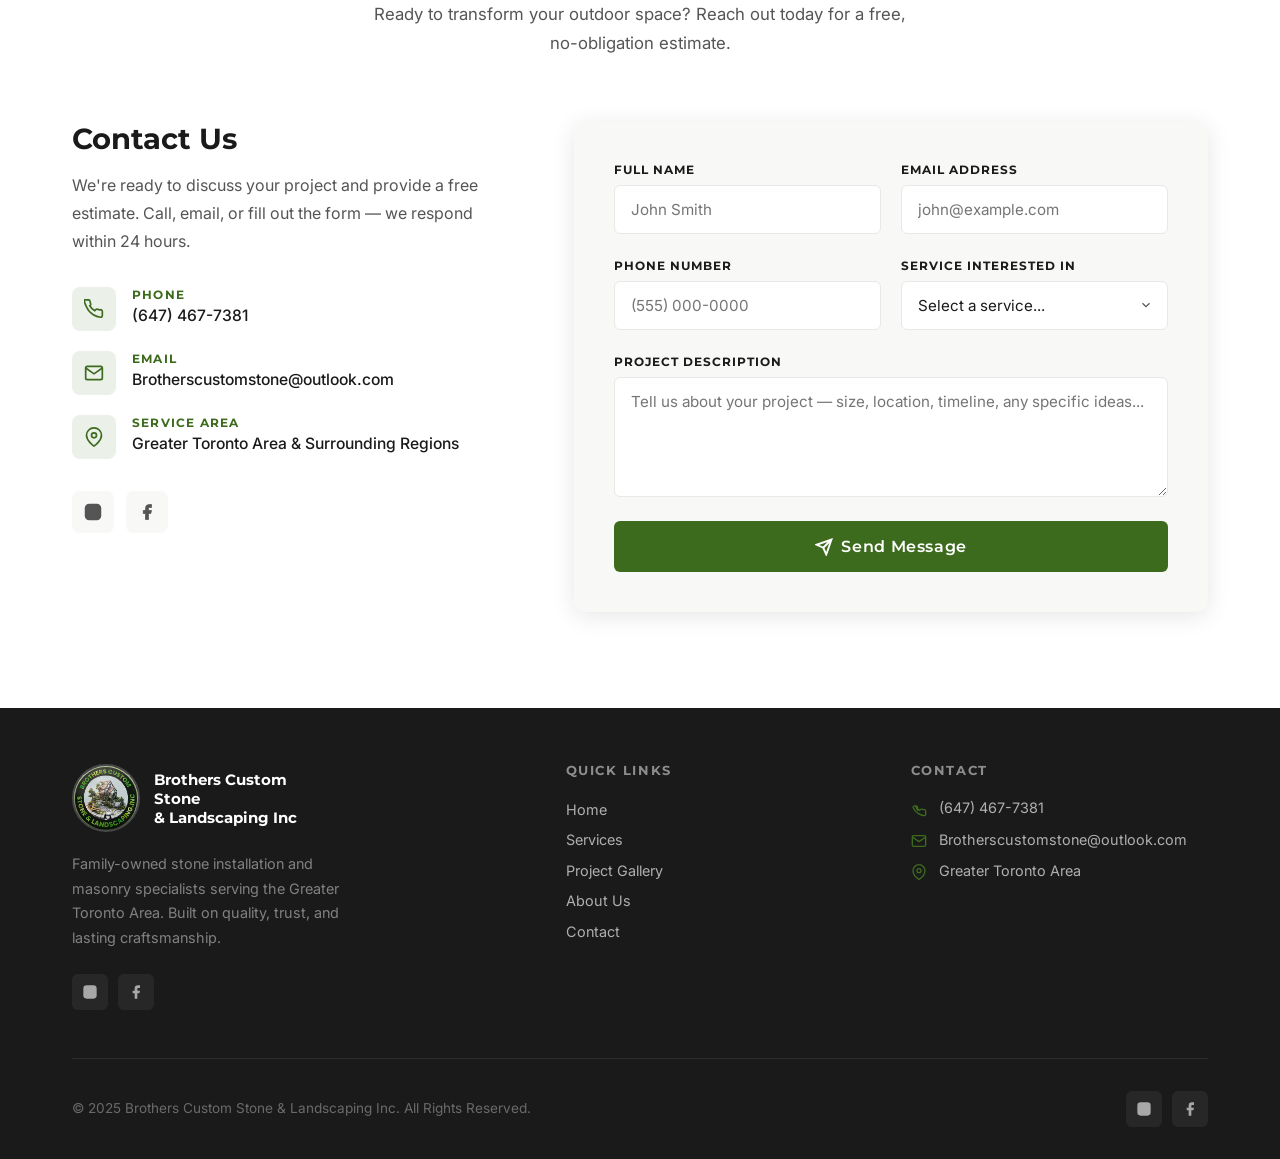
==== commit 8f5185f0: "Integrate Firebase Realtime Database — sync admin changes across all devices" ====
--- a/index.html
+++ b/index.html
@@ -679,6 +679,9 @@
 </div>
 
 <script src="script.js"></script>
+<script src="https://www.gstatic.com/firebasejs/9.23.0/firebase-app-compat.js"></script>
+<script src="https://www.gstatic.com/firebasejs/9.23.0/firebase-database-compat.js"></script>
+<script src="firebase-db.js"></script>
 <script src="site-data.js"></script>
 </body>
 </html>
